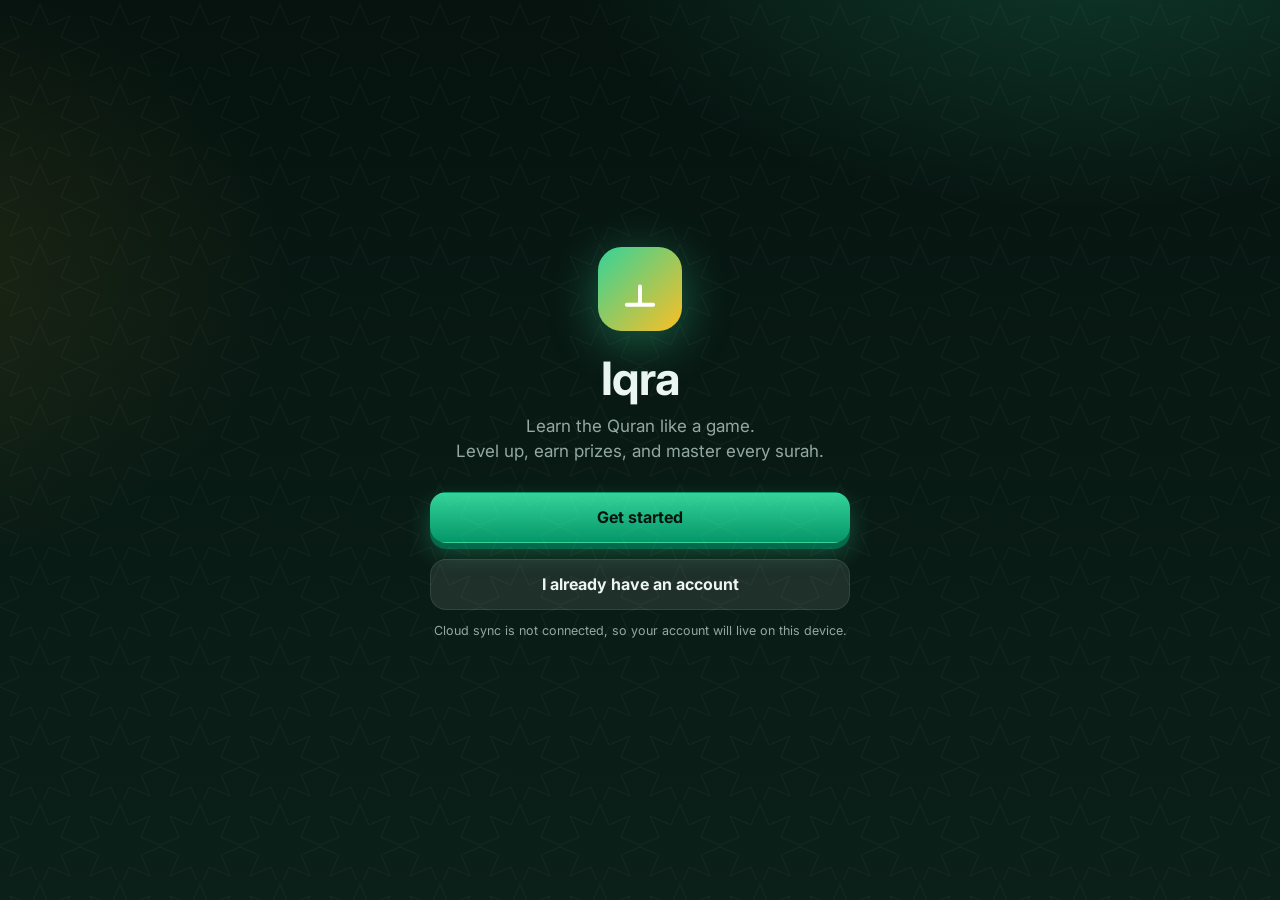
==== index.html @ e97f6e77 "Add Iqra: gamified Quran learning app Static site + Cloudflare Pages Function (KV accounts, Groq rec" ====
<!doctype html>
<html lang="en">
<head>
<meta charset="utf-8">
<meta name="viewport" content="width=device-width,initial-scale=1,viewport-fit=cover">
<meta name="theme-color" content="#06130f">
<meta name="apple-mobile-web-app-capable" content="yes">
<meta name="apple-mobile-web-app-status-bar-style" content="black-translucent">
<meta name="description" content="Iqra — learn the Quran like a game. Levels, prizes, arcade breaks and an AI recitation coach.">
<title>Iqra — Learn the Quran</title>
<link rel="manifest" href="manifest.webmanifest">
<link rel="icon" href="icon.svg" type="image/svg+xml">
<link rel="apple-touch-icon" href="icon.svg">
<link rel="preconnect" href="https://fonts.googleapis.com">
<link rel="preconnect" href="https://fonts.gstatic.com" crossorigin>
<link href="https://fonts.googleapis.com/css2?family=Amiri+Quran&family=Inter:wght@400;500;600;700;800&display=swap" rel="stylesheet">
<link rel="stylesheet" href="css/style.css">
</head>
<body>
<div id="app"></div>
<noscript><p style="padding:24px;color:#fff">Iqra needs JavaScript to run.</p></noscript>
<script type="module" src="js/app.js"></script>
</body>
</html>
---- css/style.css ----
:root{--ac:#34d399;--ac2:#059669;--gold:#fbbf24;--bg:#06130f;--bg2:#0b2019;--card:rgba(255,255,255,.055);--bd:rgba(255,255,255,.09);--tx:#ecf5f1;--mut:#93a8a0;--bad:#f87171;--warn:#fb923c;--info:#60a5fa;--fs:30px;--r:20px}
:root[data-theme=midnight]{--ac:#60a5fa;--ac2:#2563eb;--bg:#060a18;--bg2:#0c1530}
:root[data-theme=rose]{--ac:#f472b6;--ac2:#db2777;--bg:#14070f;--bg2:#2a0f1f}
:root[data-theme=sand]{--ac:#fbbf24;--ac2:#d97706;--gold:#34d399;--bg:#140f06;--bg2:#2a1f0c}
:root[data-theme=violet]{--ac:#a78bfa;--ac2:#7c3aed;--bg:#0c0714;--bg2:#1a1030}
.sw[data-theme=emerald]{--a:#34d399;--b:#06130f}.sw[data-theme=midnight]{--a:#60a5fa;--b:#060a18}.sw[data-theme=rose]{--a:#f472b6;--b:#14070f}.sw[data-theme=sand]{--a:#fbbf24;--b:#140f06}.sw[data-theme=violet]{--a:#a78bfa;--b:#0c0714}
*{box-sizing:border-box;-webkit-tap-highlight-color:transparent}
html{background:var(--bg)}
body{margin:0;font-family:Inter,system-ui,-apple-system,'Segoe UI',Roboto,sans-serif;color:var(--tx);background:radial-gradient(900px 500px at 85% -10%,color-mix(in srgb,var(--ac) 22%,transparent),transparent 60%),radial-gradient(700px 500px at -10% 30%,color-mix(in srgb,var(--gold) 10%,transparent),transparent 60%),linear-gradient(180deg,var(--bg),var(--bg2));background-attachment:fixed;min-height:100vh;line-height:1.45;-webkit-font-smoothing:antialiased}
body::before{content:"";position:fixed;inset:0;pointer-events:none;opacity:.05;background-image:url("data:image/svg+xml,%3Csvg xmlns='http://www.w3.org/2000/svg' width='80' height='80'%3E%3Cpath d='M40 4l9 21 21-9-9 21 21 9-21 9 9 21-21-9-9 21-9-21-21 9 9-21-21-9 21-9-9-21 21 9z' fill='none' stroke='white' stroke-width='1'/%3E%3C/svg%3E")}
body.noscroll{overflow:hidden}
h1,h2,h3{margin:0;line-height:1.2}h1{font-size:22px}h2{font-size:24px;margin-bottom:6px}h3{font-size:17px}
a{color:inherit;text-decoration:none}button{font:inherit;color:inherit;cursor:pointer;border:0;background:none}
.ar{font-family:'Amiri Quran','Scheherazade New','Noto Naskh Arabic',serif;direction:rtl;line-height:2.1;font-size:var(--fs)}
.muted{color:var(--mut)}.small{font-size:12.5px}.center{text-align:center}.grow{flex:1;min-width:0}.ok-t{color:var(--ac)}
.row-between{display:flex;align-items:center;justify-content:space-between;gap:12px}.row-gap{display:flex;gap:10px;flex-wrap:wrap}.col-gap{display:flex;flex-direction:column;gap:10px}
.view{max-width:720px;margin:0 auto;padding:max(18px,env(safe-area-inset-top)) 16px 130px}
.top{display:flex;align-items:center;justify-content:space-between;gap:10px;margin:6px 0 16px}.who{display:flex;align-items:center;gap:12px;min-width:0}.who h1{font-size:18px}
.avatar{width:46px;height:46px;border-radius:16px;display:grid;place-items:center;font-size:24px;background:linear-gradient(145deg,color-mix(in srgb,var(--ac) 35%,transparent),var(--card));border:1px solid var(--bd);flex:none}
.chips{display:flex;gap:6px}.chip{padding:6px 11px;border-radius:999px;background:var(--card);border:1px solid var(--bd);font-size:13px;font-weight:600;white-space:nowrap}.chip.gold{color:var(--gold)}
.card{background:var(--card);border:1px solid var(--bd);border-radius:var(--r);padding:16px;margin-bottom:14px;backdrop-filter:blur(8px);-webkit-backdrop-filter:blur(8px)}
.card.hero{display:flex;align-items:center;justify-content:space-between;gap:14px;background:linear-gradient(135deg,color-mix(in srgb,var(--ac) 22%,transparent),var(--card))}.hero-l{flex:1}
.eyebrow{display:block;text-transform:uppercase;letter-spacing:.08em;font-size:11px;font-weight:700;color:var(--ac);margin-bottom:6px}
.xpbar,.progress{height:10px;border-radius:99px;background:rgba(255,255,255,.08);overflow:hidden;margin:8px 0}.progress.thin{height:6px;margin:6px 0}
.xpbar i,.progress i{display:block;height:100%;border-radius:99px;background:linear-gradient(90deg,var(--ac2),var(--ac));transition:width .6s}
.continue h3{font-size:20px}.continue .progress{margin:14px 0}.sname{font-size:26px;line-height:1.6;color:var(--gold)}
.btn{display:inline-flex;align-items:center;justify-content:center;gap:8px;padding:13px 18px;border-radius:16px;font-weight:700;background:rgba(255,255,255,.09);border:1px solid var(--bd);transition:transform .12s,filter .15s;text-align:center}
.btn:active{transform:scale(.97)}.btn:disabled{opacity:.5;cursor:default}.btn.small{padding:8px 13px;font-size:13px;border-radius:12px}
.btn.primary{background:linear-gradient(180deg,var(--ac),var(--ac2));color:#04130d;border-color:transparent;box-shadow:0 6px 0 color-mix(in srgb,var(--ac2) 70%,black),0 10px 24px color-mix(in srgb,var(--ac) 30%,transparent);margin-bottom:6px}
.btn.primary:active{transform:translateY(4px);box-shadow:0 2px 0 color-mix(in srgb,var(--ac2) 70%,black)}
.btn.gold{background:linear-gradient(180deg,#fde68a,var(--gold));color:#2a1d00;border-color:transparent;box-shadow:0 6px 0 #b45309}.btn.gold:active{transform:translateY(4px);box-shadow:0 2px 0 #b45309}
.btn.ghost{background:none;border-color:transparent;color:var(--mut)}.btn.danger{background:linear-gradient(180deg,#fb7185,#e11d48);color:#fff;border-color:transparent}.btn.danger-o{border-color:var(--bad);color:var(--bad)}
.btn.big-mic{width:100%;padding:16px;font-size:16px}
.tiles{display:grid;grid-template-columns:repeat(3,1fr);gap:10px;margin-bottom:14px}.tile{background:var(--card);border:1px solid var(--bd);border-radius:18px;padding:14px 8px;display:flex;flex-direction:column;align-items:center;gap:3px;text-align:center}.tile span{font-size:26px}.tile b{font-size:13px}.tile small{color:var(--mut);font-size:11px}
.tip{display:flex;gap:12px;align-items:center}.tip span{font-size:28px}.tip small{display:block}
.quest{display:flex;align-items:center;gap:10px;padding:9px 0;border-top:1px solid var(--bd)}.quest:first-of-type{border-top:0}.quest.done b{color:var(--ac)}
.daily-ar{font-size:calc(var(--fs) + 2px);text-align:center;margin:8px 0}.en{color:#cfe0d9;margin:6px 0}.tl{color:var(--gold);font-style:italic;margin:6px 0;font-size:14px}
.skeleton{height:80px;border-radius:14px;background:linear-gradient(90deg,var(--card),rgba(255,255,255,.1),var(--card));background-size:200% 100%;animation:sk 1.2s infinite}@keyframes sk{to{background-position:-200% 0}}
/* inputs */
label{display:block;margin:12px 0 4px;font-size:13px;font-weight:600;color:var(--mut)}
input,select{width:100%;padding:13px 14px;margin-top:6px;border-radius:14px;border:1px solid var(--bd);background:rgba(0,0,0,.28);color:var(--tx);font:inherit;outline:none}
input:focus,select:focus{border-color:var(--ac);box-shadow:0 0 0 3px color-mix(in srgb,var(--ac) 25%,transparent)}input[type=range]{padding:0;accent-color:var(--ac)}input[type=checkbox]{width:22px;height:22px;margin:0;accent-color:var(--ac)}
select option{background:#10201b}.search{margin:0 0 12px;border-radius:16px}.err{color:var(--bad);min-height:20px;font-size:13px;margin:8px 0}hr{border:0;border-top:1px solid var(--bd);margin:16px 0}
.switch-row{display:flex;align-items:center;justify-content:space-between;gap:12px;padding:10px 0;color:var(--tx)}.switch-row span{display:flex;flex-direction:column;font-size:15px}
.chips-row{display:flex;gap:8px;flex-wrap:wrap;margin:8px 0 12px}.chips-row.scroll{flex-wrap:nowrap;overflow-x:auto;padding-bottom:4px;scrollbar-width:none}.chips-row.tight{margin:0}
.pick{padding:10px 16px;border-radius:999px;background:var(--card);border:1px solid var(--bd);font-weight:600;white-space:nowrap}.pick.sm{padding:6px 12px;font-size:12px}.pick.on{background:color-mix(in srgb,var(--ac) 25%,transparent);border-color:var(--ac);color:var(--ac)}
/* auth */
.auth{min-height:100vh;display:grid;place-items:center;padding:24px 16px}.auth-card{width:100%;max-width:420px}.logo{width:84px;margin:0 auto 14px}.logo svg{width:100%;filter:drop-shadow(0 10px 24px color-mix(in srgb,var(--ac) 40%,transparent))}
.hero-t{font-size:46px;text-align:center;letter-spacing:-.02em}.lead{text-align:center;color:var(--mut);font-size:17px;margin:8px 0 28px}.dots{display:flex;gap:6px;justify-content:center;margin-bottom:18px}.dots i{width:28px;height:5px;border-radius:9px;background:var(--bd)}.dots i.on{background:var(--ac)}
.auth-card h2{margin-bottom:12px}.auth-card .btn{width:100%}
/* quran list */
.slist{display:flex;flex-direction:column;gap:8px}.srow{display:flex;align-items:center;gap:12px;padding:12px;border-radius:18px;background:var(--card);border:1px solid var(--bd)}
.snum{width:44px;height:44px;display:grid;place-items:center;flex:none;position:relative}.snum::before{content:"";position:absolute;inset:0;background:color-mix(in srgb,var(--ac) 22%,transparent);transform:rotate(45deg) scale(.72);border-radius:10px}.snum::after{content:"";position:absolute;inset:0;background:color-mix(in srgb,var(--ac) 22%,transparent);border-radius:10px;transform:scale(.72)}.snum b{position:relative;z-index:1;font-size:14px}
.sinfo{flex:1;min-width:0}.sinfo small{color:var(--mut);display:block;font-size:12px}.sright{text-align:right;display:flex;flex-direction:column;align-items:flex-end}.sright .sname{font-size:22px;line-height:1.5}.stat{font-style:normal}.lockt{color:var(--mut);font-size:11px}
.srow.locked{opacity:.55}.srow.mastered{border-color:color-mix(in srgb,var(--gold) 55%,transparent)}.srow.learned{border-color:color-mix(in srgb,var(--ac) 45%,transparent)}
.back{display:inline-block;color:var(--ac);font-weight:600;margin-bottom:10px}
.surah-head{text-align:center}.big-name{font-size:44px;color:var(--gold);line-height:1.6}.surah-head .btn{width:100%}.surah-head.mastered{border-color:var(--gold)}
.bismillah{text-align:center;font-size:calc(var(--fs) + 4px);margin:14px 0}
.ayah{padding:14px 16px;border-radius:18px;margin-bottom:10px;background:var(--card);border:1px solid var(--bd);transition:background .3s,border-color .3s}.ayah.learned{border-color:color-mix(in srgb,var(--ac) 35%,transparent)}.ayah.playing{background:color-mix(in srgb,var(--ac) 18%,transparent);border-color:var(--ac)}
.ayah .ar{margin:6px 0}.ayah-top{display:flex;align-items:center;gap:8px}.num{width:28px;height:28px;border-radius:9px;display:grid;place-items:center;background:color-mix(in srgb,var(--ac) 25%,transparent);font-size:12px;font-weight:700}.chk{color:var(--ac);margin-left:auto}
.icon-btn{width:40px;height:40px;border-radius:14px;display:inline-grid;place-items:center;background:var(--card);border:1px solid var(--bd);font-size:16px}.icon-btn.sm{width:30px;height:30px;font-size:12px;border-radius:10px}.icon-btn.fav{color:#f472b6}
/* progress */
.stats4{display:grid;grid-template-columns:repeat(2,1fr);gap:10px}.stats3{display:grid;grid-template-columns:repeat(3,1fr);gap:10px}.stat{text-align:center;margin:0;padding:14px 8px}.stat b{display:block;font-size:24px}.stat small{color:var(--mut)}
.stats4+.card,.stats3+.card{margin-top:14px}.stats3{margin-bottom:14px}.stats4{margin-bottom:0}
.chart{width:100%;height:auto;margin-top:8px}.chart text{fill:var(--mut);font-size:11px}.chart .val{fill:var(--tx);font-weight:700}.cbar{fill:color-mix(in srgb,var(--ac) 45%,transparent)}.cbar.today{fill:var(--ac)}
.ring{position:relative;display:grid;place-items:center;margin:0 auto}.ring svg{width:100%;height:100%}.rb{fill:none;stroke:rgba(255,255,255,.09);stroke-width:8}.rf{fill:none;stroke:var(--ac);stroke-width:8;stroke-linecap:round;transition:stroke-dashoffset .6s}.rl{position:absolute;text-align:center;display:flex;flex-direction:column}.rl b{font-size:17px}.rl small{font-size:10px;color:var(--mut)}
.rings{display:flex;justify-content:space-around;flex-wrap:wrap;gap:8px}
.grid114{display:grid;grid-template-columns:repeat(auto-fill,minmax(38px,1fr));gap:6px}.cell{aspect-ratio:1;border-radius:10px;display:grid;place-items:center;font-size:12px;font-weight:700;background:rgba(255,255,255,.06);color:var(--mut)}
.cell.learning,.c.learning{background:color-mix(in srgb,var(--info) 40%,transparent);color:#fff}.cell.learned,.c.learned{background:color-mix(in srgb,var(--ac) 55%,transparent);color:#04130d}.cell.mastered,.c.mastered{background:linear-gradient(135deg,#fde68a,var(--gold));color:#2a1d00}
.legend{display:flex;gap:12px;flex-wrap:wrap;font-size:12px;color:var(--mut);margin:6px 0 10px;align-items:center}.legend .c{display:inline-block;width:10px;height:10px;border-radius:3px;background:rgba(255,255,255,.12);margin-right:4px}
.mrow{display:flex;align-items:center;gap:12px;padding:10px 0;border-top:1px solid var(--bd)}.badges{display:grid;grid-template-columns:repeat(auto-fill,minmax(100px,1fr));gap:10px}.badge{text-align:center;padding:12px 6px;border-radius:16px;background:rgba(255,255,255,.04);opacity:.5;display:flex;flex-direction:column;gap:2px}.badge span{font-size:28px}.badge b{font-size:12px}.badge small{font-size:10px;color:var(--mut)}.badge.got{opacity:1;background:color-mix(in srgb,var(--gold) 14%,transparent);border:1px solid color-mix(in srgb,var(--gold) 35%,transparent)}
/* more */
.list{padding:4px 14px}.lrow{display:flex;align-items:center;gap:12px;padding:13px 0;border-top:1px solid var(--bd)}.lrow:first-child{border-top:0}.lrow.cur{color:var(--ac);font-weight:700}.lrow small{display:block}.ico{width:38px;height:38px;border-radius:12px;background:var(--card);display:grid;place-items:center;font-size:20px;flex:none}.lrow i{color:var(--mut);font-style:normal;font-size:22px}
.form .btn{width:100%;margin-top:12px}.preview{text-align:center;margin-top:10px}.sec{margin:18px 0 8px;color:var(--ac);font-size:14px;text-transform:uppercase;letter-spacing:.06em}
.advice{display:flex;gap:14px;align-items:flex-start;padding:14px}.advice span{font-size:26px}.advice p{margin:3px 0 0}.hadith p{margin:0 0 8px}.hadith-today{background:linear-gradient(135deg,color-mix(in srgb,var(--gold) 18%,transparent),var(--card))}.quote{font-size:18px;font-weight:600;margin:6px 0 10px}
.shopgrid{display:grid;grid-template-columns:repeat(3,1fr);gap:10px}.shopi{background:var(--card);border:1px solid var(--bd);border-radius:18px;padding:14px 6px;display:flex;flex-direction:column;align-items:center;gap:8px;text-align:center}.shopi.eq{border-color:var(--ac)}.prev{font-size:34px;height:44px;display:grid;place-items:center}.sw{display:block;width:44px;height:44px;border-radius:50%;background:linear-gradient(135deg,var(--a),var(--b))}
.cal-h,.cal{display:grid;grid-template-columns:repeat(7,1fr);gap:6px}.cal-h{margin-top:12px;text-align:center;color:var(--mut);font-size:12px}.day{aspect-ratio:1;border-radius:12px;background:rgba(255,255,255,.05);font-weight:600;position:relative}.day.today{border:1px solid var(--ac)}.day.f{background:color-mix(in srgb,var(--ac) 35%,transparent)}.day i{position:absolute;bottom:5px;left:50%;width:5px;height:5px;margin-left:-2.5px;border-radius:50%;background:var(--gold)}
.countdown{font-size:42px;font-weight:800;font-variant-numeric:tabular-nums;color:var(--ac);margin:6px 0 14px}
.dhikr{text-align:center}.dhikr .ar{margin:10px 0}.dbtn{display:block;margin:12px auto;border-radius:50%;box-shadow:0 0 60px color-mix(in srgb,var(--ac) 25%,transparent);transition:transform .08s}.dbtn:active{transform:scale(.96)}.dbtn .rl b{font-size:56px}
.alpha{display:grid;grid-template-columns:repeat(4,1fr);gap:10px;margin:14px 0}.letter{background:var(--card);border:1px solid var(--bd);border-radius:16px;padding:8px 2px;display:flex;flex-direction:column;align-items:center}.letter .ar{font-size:36px;line-height:1.5}.letter small{color:var(--mut);font-size:11px}
.giant{font-size:110px;line-height:1.4;color:var(--gold)}.forms{display:flex;justify-content:space-around;margin:14px 0}.forms div{text-align:center;display:flex;flex-direction:column}.forms .ar{font-size:40px;line-height:1.5}.forms small{color:var(--mut);font-size:11px}
/* glass nav */
.nav{position:fixed;left:50%;bottom:calc(14px + env(safe-area-inset-bottom));transform:translateX(-50%);width:min(92vw,400px);height:68px;padding:6px;display:grid;grid-template-columns:repeat(4,1fr);border-radius:999px;z-index:50;
background:linear-gradient(180deg,rgba(255,255,255,.17),rgba(255,255,255,.05));-webkit-backdrop-filter:blur(22px) saturate(200%) brightness(1.08);backdrop-filter:blur(22px) saturate(200%) brightness(1.08);border:1px solid rgba(255,255,255,.22);
box-shadow:0 14px 40px rgba(0,0,0,.5),inset 0 1px 0 rgba(255,255,255,.5),inset 0 -1px 0 rgba(255,255,255,.1),inset 0 0 22px rgba(255,255,255,.07)}
.nav .pill{position:absolute;top:6px;bottom:6px;left:6px;width:calc((100% - 12px)/4);border-radius:999px;background:linear-gradient(180deg,rgba(255,255,255,.3),rgba(255,255,255,.08));box-shadow:inset 0 1px 0 rgba(255,255,255,.55),inset 0 -6px 14px color-mix(in srgb,var(--ac) 25%,transparent),0 4px 14px rgba(0,0,0,.28);transition:transform .5s cubic-bezier(.34,1.5,.64,1)}
.nav a{position:relative;z-index:1;display:flex;flex-direction:column;align-items:center;justify-content:center;gap:2px;font-size:11px;font-weight:600;color:rgba(255,255,255,.65);transition:color .2s}.nav a svg{width:23px;height:23px}.nav a.on{color:#fff}
body.authing .nav{display:none}
/* sheet, toast, confetti */
.sheet-wrap{position:fixed;inset:0;z-index:300;background:rgba(0,0,0,.5);display:flex;align-items:flex-end;justify-content:center;opacity:0;transition:opacity .2s}.sheet-wrap.in{opacity:1}
.sheet{width:100%;max-width:560px;max-height:85vh;overflow:auto;background:linear-gradient(180deg,#15251f,#0d1a15);border:1px solid var(--bd);border-radius:26px 26px 0 0;padding:12px 20px calc(24px + env(safe-area-inset-bottom));transform:translateY(30px);transition:transform .25s}.sheet-wrap.in .sheet{transform:none}.sheet .btn{width:100%;margin-top:12px}.grab{width:44px;height:5px;border-radius:9px;background:var(--bd);margin:0 auto 14px}
#toasts{position:fixed;top:max(14px,env(safe-area-inset-top));left:50%;transform:translateX(-50%);z-index:500;display:flex;flex-direction:column;gap:8px;align-items:center;pointer-events:none}.toast{display:flex;gap:8px;align-items:center;padding:11px 16px;border-radius:999px;background:rgba(20,35,29,.92);border:1px solid var(--bd);backdrop-filter:blur(12px);box-shadow:0 8px 30px rgba(0,0,0,.4);animation:tin .3s}.toast.out{opacity:0;transform:translateY(-8px);transition:.4s}@keyframes tin{from{opacity:0;transform:translateY(-14px)}}
.confetti{position:fixed;inset:0;pointer-events:none;z-index:600;overflow:hidden}.confetti i{position:absolute;top:-12px;width:9px;height:14px;border-radius:2px;animation:fall 2.4s ease-in forwards}@keyframes fall{to{transform:translate(var(--dx),105vh) rotate(var(--r));opacity:.9}}
/* game overlay */
.game{position:fixed;inset:0;z-index:200;display:flex;flex-direction:column;background:linear-gradient(180deg,var(--bg),var(--bg2));overflow:hidden}.game.arcade{z-index:250}.game.recite{z-index:220}
.game-top{display:flex;align-items:center;gap:12px;padding:max(14px,env(safe-area-inset-top)) 16px 10px;max-width:640px;width:100%;margin:0 auto}.game-top b{font-size:17px}
.bar{flex:1;height:14px;border-radius:99px;background:rgba(255,255,255,.1);overflow:hidden}.bar i{display:block;height:100%;width:0;background:linear-gradient(90deg,var(--ac2),var(--ac));border-radius:99px;transition:width .4s;box-shadow:inset 0 3px 0 rgba(255,255,255,.3)}
.combo{font-weight:800;color:var(--mut);min-width:54px;text-align:right}.combo.hot{color:var(--gold);animation:pulse .6s infinite alternate}@keyframes pulse{to{transform:scale(1.15)}}
.game-body{flex:1;overflow:auto;padding:10px 18px 24px;max-width:640px;width:100%;margin:0 auto}.game-foot{padding:12px 18px calc(18px + env(safe-area-inset-bottom));max-width:640px;width:100%;margin:0 auto;border-top:1px solid var(--bd)}.game-foot:empty{border:0;padding:0}.game-foot .btn{width:100%}
.step-tag{font-size:12px;text-transform:uppercase;letter-spacing:.07em;color:var(--ac);font-weight:700;margin-bottom:8px}.q{font-size:20px;font-weight:700;margin:6px 0}.big{font-size:calc(var(--fs) + 6px);text-align:center;margin:14px 0}
.listen{margin:6px 0 10px;padding:9px 16px;border-radius:99px;background:color-mix(in srgb,var(--info) 22%,transparent);border:1px solid color-mix(in srgb,var(--info) 50%,transparent);font-weight:700}
.slots{min-height:86px;display:flex;flex-wrap:wrap;gap:8px;padding:12px;margin:12px 0;border-radius:18px;border:2px dashed var(--bd);align-content:flex-start;justify-content:flex-start}.slots.good{border-color:var(--ac);background:color-mix(in srgb,var(--ac) 12%,transparent)}.slots.badx{border-color:var(--bad);animation:shake .4s}.ph{color:var(--mut);font-size:14px;align-self:center;margin:auto}
.bank{display:flex;flex-wrap:wrap;gap:8px;justify-content:center}.chip.ar{font-size:26px;line-height:1.7;padding:2px 14px;border-radius:14px;background:rgba(255,255,255,.08);border:1px solid var(--bd);box-shadow:0 3px 0 rgba(0,0,0,.35)}.chip.ghost{background:rgba(255,255,255,.03);border:1px dashed var(--bd);box-shadow:none;color:transparent;min-width:60px;height:56px;border-radius:14px}
.opts{display:grid;grid-template-columns:1fr 1fr;gap:10px;margin-top:14px}.opts.col{grid-template-columns:1fr}
.opt{padding:14px;border-radius:16px;background:rgba(255,255,255,.07);border:2px solid var(--bd);box-shadow:0 3px 0 rgba(0,0,0,.3);font-weight:600;text-align:center;line-height:1.4}.opt.ar{font-size:26px;line-height:1.8}.opts.col .opt:not(.ar){text-align:left;font-weight:500}
.opt.right{border-color:var(--ac);background:color-mix(in srgb,var(--ac) 20%,transparent)}.opt.wrong{border-color:var(--bad);background:color-mix(in srgb,var(--bad) 20%,transparent);animation:shake .4s}.opt.locked{pointer-events:none}
.opt.seq{display:flex;align-items:center;gap:10px;justify-content:center;position:relative}.opt.seq .ar{font-size:22px;line-height:1.8}.opt.seq i{position:absolute;left:10px;width:26px;height:26px;border-radius:50%;background:var(--ac);color:#04130d;display:grid;place-items:center;font-style:normal;font-weight:800;font-size:13px}.opt.seq.sel{border-color:var(--ac)}
.blank{display:inline-block;min-width:70px;border-bottom:3px solid var(--gold);color:var(--gold);text-align:center}@keyframes shake{25%{transform:translateX(-6px)}75%{transform:translateX(6px)}}
.fb{padding:12px 14px;border-radius:14px;margin-bottom:12px;display:flex;flex-direction:column;gap:2px;animation:tin .25s}.fb.ok{background:color-mix(in srgb,var(--ac) 22%,transparent);color:var(--ac)}.fb.bad{background:color-mix(in srgb,var(--bad) 20%,transparent);color:var(--bad)}.fb span{color:var(--tx);font-size:14px}.fb .ar{font-size:20px;line-height:1.8}
.result{text-align:center;padding-top:10px}.result h2{margin:8px 0}.big-emoji{font-size:64px}.stars{font-size:56px;display:flex;justify-content:center;gap:6px}.stars i{font-style:normal;color:rgba(255,255,255,.15);transform:scale(.4);opacity:0}.stars i.on{color:var(--gold);animation:pop .5s forwards;text-shadow:0 0 24px rgba(251,191,36,.6)}@keyframes pop{60%{transform:scale(1.3)}to{transform:scale(1);opacity:1}}.stars i:not(.on){opacity:1;transform:none}
.stat-row{display:grid;grid-template-columns:repeat(4,1fr);gap:8px;margin:18px 0}.stat-row div{background:var(--card);border-radius:14px;padding:10px 2px;border:1px solid var(--bd)}.stat-row b{display:block;font-size:19px}.stat-row small{color:var(--mut);font-size:11px}
.banner{padding:12px 14px;border-radius:14px;background:color-mix(in srgb,var(--info) 18%,transparent);margin:10px 0;text-align:left}.banner.gold{background:color-mix(in srgb,var(--gold) 20%,transparent)}.banner.bad{background:color-mix(in srgb,var(--bad) 18%,transparent)}
.score{font-size:60px;font-weight:800;color:var(--gold)}.gcard{display:flex;align-items:center;gap:14px;width:100%;text-align:left;padding:16px;margin-top:12px;border-radius:20px;background:var(--card);border:1px solid var(--bd);box-shadow:0 4px 0 rgba(0,0,0,.3)}.gcard span{font-size:38px}.gcard small{display:block;color:var(--mut)}.gcard:active{transform:translateY(2px)}
.g-head{display:flex;justify-content:space-between;align-items:center;margin-bottom:10px;font-size:17px}.mem{display:grid;grid-template-columns:repeat(4,1fr);gap:8px;margin:10px 0}.mcard{aspect-ratio:3/4;position:relative;border-radius:14px;perspective:600px}.mcard .f,.mcard .b{position:absolute;inset:0;display:grid;place-items:center;border-radius:14px;backface-visibility:hidden;transition:transform .35s;font-weight:700}.mcard .f{background:linear-gradient(145deg,var(--ac2),var(--ac));color:#04130d;font-size:22px}.mcard .b{background:rgba(255,255,255,.12);transform:rotateY(180deg);font-size:15px}.mcard .b.ar{font-size:34px;line-height:1.4}.mcard.open .f,.mcard.done .f{transform:rotateY(180deg)}.mcard.open .b,.mcard.done .b{transform:none}.mcard.done .b{background:color-mix(in srgb,var(--ac) 30%,transparent)}
.target{text-align:center;font-size:18px;margin-bottom:8px}.target .ar{font-size:40px;color:var(--gold);line-height:1.4}.field{position:relative;height:min(58vh,440px);border-radius:20px;overflow:hidden;background:linear-gradient(180deg,rgba(96,165,250,.12),rgba(52,211,153,.12));border:1px solid var(--bd)}
.bub{position:absolute;bottom:-90px;width:74px;height:74px;border-radius:50%;font-size:34px;line-height:1;display:grid;place-items:center;background:radial-gradient(circle at 30% 25%,rgba(255,255,255,.55),hsla(var(--h),80%,60%,.35) 55%,hsla(var(--h),80%,50%,.55));border:1px solid rgba(255,255,255,.4);animation:rise linear forwards;color:#fff;padding:0}@keyframes rise{to{transform:translateY(-560px)}}.bub.pop{animation:none;transform:scale(1.5);opacity:0;transition:.25s}.bub.bad{background:rgba(248,113,113,.5)}
canvas#cv{width:100%;max-width:360px;display:block;margin:0 auto;border-radius:20px;border:1px solid var(--bd);touch-action:manipulation}
/* recitation */
.coach-note{padding:12px 14px;border-radius:14px;background:color-mix(in srgb,var(--info) 14%,transparent);margin:6px 0 10px;font-size:14px}
.rtext{padding:16px;border-radius:18px;background:var(--card);border:1px solid var(--bd);text-align:center;margin:12px 0;font-size:calc(var(--fs) + 2px);line-height:2.4}.rtext.hidden-text{filter:blur(14px);user-select:none}
.w{border-radius:8px;padding:0 2px;cursor:default}.w.wrong,.w.missing{background:color-mix(in srgb,var(--bad) 28%,transparent);border-bottom:3px solid var(--bad);cursor:pointer}.w.missing{border-bottom-style:dashed}.w.pron{background:color-mix(in srgb,var(--warn) 28%,transparent);border-bottom:3px solid var(--warn);cursor:pointer}.w.taj{border-bottom:3px dotted var(--info);cursor:pointer}
.legend .w{font-size:12px;padding:2px 8px}.aend{color:var(--gold);font-size:.75em}
.recbar{display:flex;align-items:center;justify-content:center;gap:10px;margin-bottom:12px;font-size:22px}.dot{width:14px;height:14px;border-radius:50%;background:var(--bad);animation:pulse .8s infinite alternate}
.score-ring{width:150px;height:150px;border-radius:50%;margin:10px auto;display:flex;flex-direction:column;align-items:center;justify-content:center;border:10px solid color-mix(in srgb,var(--warn) 60%,transparent);background:var(--card)}.score-ring.pass{border-color:var(--ac);box-shadow:0 0 50px color-mix(in srgb,var(--ac) 40%,transparent)}.score-ring b{font-size:38px}.score-ring small{color:var(--mut)}
.issues{display:flex;flex-direction:column;gap:8px}.issue{display:flex;gap:14px;align-items:center;text-align:left;padding:10px 14px;border-radius:14px;background:var(--card);border:1px solid var(--bd);border-left:4px solid var(--info)}.issue.wrong,.issue.missing{border-left-color:var(--bad)}.issue.pron{border-left-color:var(--warn)}.issue .ar{font-size:28px;line-height:1.6}.issue small{display:block;color:var(--mut)}
.spinner{width:56px;height:56px;border-radius:50%;border:5px solid var(--bd);border-top-color:var(--ac);margin:30px auto 16px;animation:spin 1s linear infinite}@keyframes spin{to{transform:rotate(360deg)}}
@media(min-width:700px){.view{padding-top:30px}.nav{width:420px}}
@media(prefers-reduced-motion:reduce){*{animation-duration:.01ms!important;transition-duration:.01ms!important}}
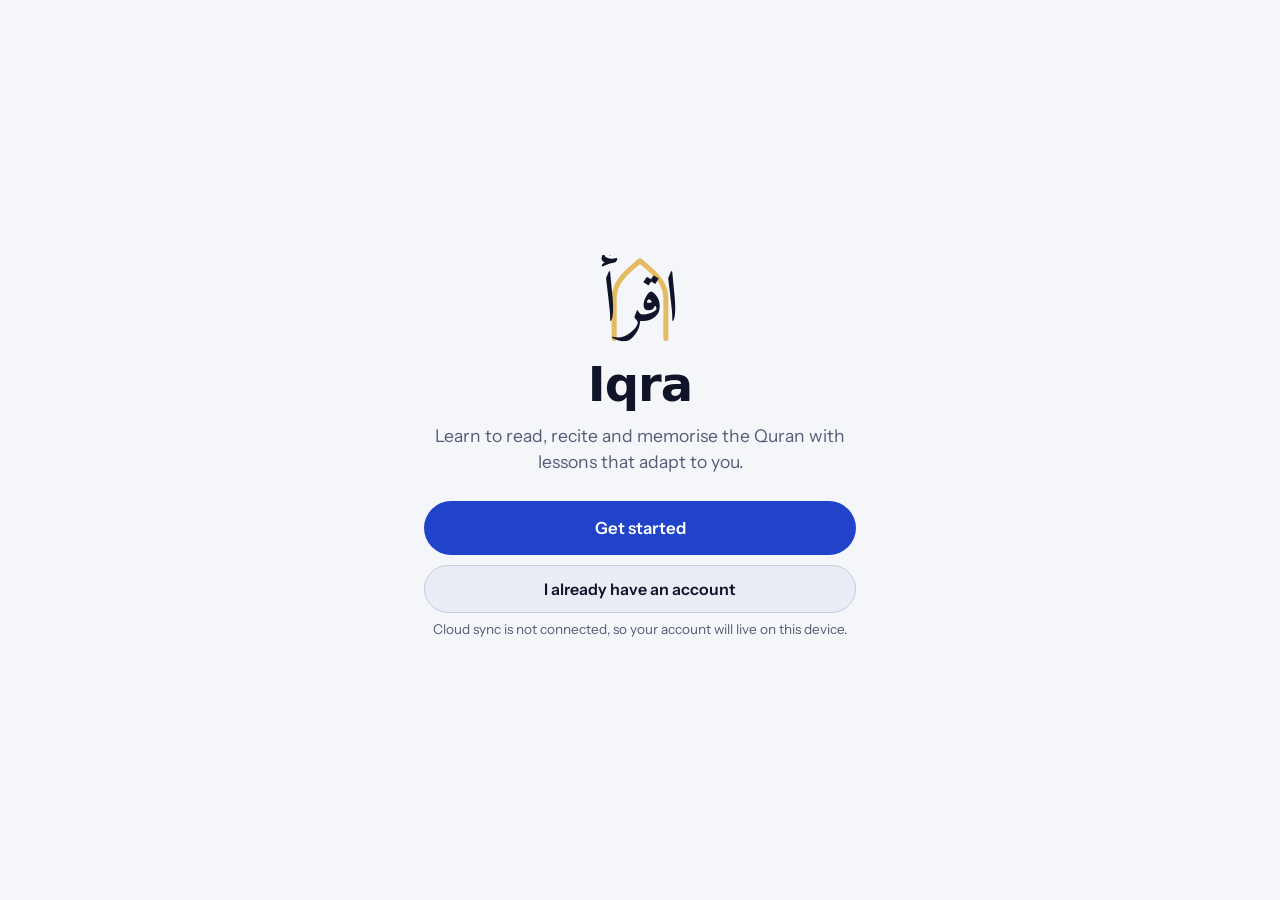
==== commit 9846ef9a: "Iqra v2: recitation grading, Nur chat, redesigned UI, mini player, glass nav, levels, resume lessons" ====
--- a/index.html
+++ b/index.html
@@ -2,18 +2,21 @@
 <html lang="en">
 <head>
 <meta charset="utf-8">
-<meta name="viewport" content="width=device-width,initial-scale=1,viewport-fit=cover">
-<meta name="theme-color" content="#06130f">
+<meta name="viewport" content="width=device-width,initial-scale=1,minimum-scale=1,maximum-scale=1,user-scalable=no,viewport-fit=cover">
+<meta name="theme-color" content="#0b0f24">
+<meta name="color-scheme" content="dark light">
 <meta name="apple-mobile-web-app-capable" content="yes">
+<meta name="mobile-web-app-capable" content="yes">
 <meta name="apple-mobile-web-app-status-bar-style" content="black-translucent">
-<meta name="description" content="Iqra — learn the Quran like a game. Levels, prizes, arcade breaks and an AI recitation coach.">
-<title>Iqra — Learn the Quran</title>
+<meta name="format-detection" content="telephone=no">
+<meta name="description" content="Iqra: learn to read, recite and memorise the Quran with adaptive lessons, graded recitation and an AI coach.">
+<title>Iqra | Learn the Quran</title>
 <link rel="manifest" href="manifest.webmanifest">
 <link rel="icon" href="icon.svg" type="image/svg+xml">
 <link rel="apple-touch-icon" href="icon.svg">
-<link rel="preconnect" href="https://fonts.googleapis.com">
-<link rel="preconnect" href="https://fonts.gstatic.com" crossorigin>
-<link href="https://fonts.googleapis.com/css2?family=Amiri+Quran&family=Inter:wght@400;500;600;700;800&display=swap" rel="stylesheet">
+<link rel="preload" href="fonts/instrument-sans.woff2" as="font" type="font/woff2" crossorigin>
+<link rel="preload" href="fonts/bricolage-grotesque.woff2" as="font" type="font/woff2" crossorigin>
+<link rel="preload" href="fonts/amiri-quran-arabic.woff2" as="font" type="font/woff2" crossorigin>
 <link rel="stylesheet" href="css/style.css">
 </head>
 <body>
--- a/css/style.css
+++ b/css/style.css
@@ -1,128 +1,372 @@
-:root{--ac:#34d399;--ac2:#059669;--gold:#fbbf24;--bg:#06130f;--bg2:#0b2019;--card:rgba(255,255,255,.055);--bd:rgba(255,255,255,.09);--tx:#ecf5f1;--mut:#93a8a0;--bad:#f87171;--warn:#fb923c;--info:#60a5fa;--fs:30px;--r:20px}
-:root[data-theme=midnight]{--ac:#60a5fa;--ac2:#2563eb;--bg:#060a18;--bg2:#0c1530}
-:root[data-theme=rose]{--ac:#f472b6;--ac2:#db2777;--bg:#14070f;--bg2:#2a0f1f}
-:root[data-theme=sand]{--ac:#fbbf24;--ac2:#d97706;--gold:#34d399;--bg:#140f06;--bg2:#2a1f0c}
-:root[data-theme=violet]{--ac:#a78bfa;--ac2:#7c3aed;--bg:#0c0714;--bg2:#1a1030}
-.sw[data-theme=emerald]{--a:#34d399;--b:#06130f}.sw[data-theme=midnight]{--a:#60a5fa;--b:#060a18}.sw[data-theme=rose]{--a:#f472b6;--b:#14070f}.sw[data-theme=sand]{--a:#fbbf24;--b:#140f06}.sw[data-theme=violet]{--a:#a78bfa;--b:#0c0714}
+/* Iqra: illuminated-manuscript palette driven by one hue (--h). Dark lapis by default. */
+@font-face{font-family:'Bricolage Grotesque';src:url(../fonts/bricolage-grotesque.woff2) format('woff2');font-weight:200 800;font-display:swap}
+@font-face{font-family:'Instrument Sans';src:url(../fonts/instrument-sans.woff2) format('woff2');font-weight:400 700;font-display:swap}
+@font-face{font-family:'Amiri Quran';src:url(../fonts/amiri-quran-arabic.woff2) format('woff2');font-weight:400;font-display:swap}
+
+:root{
+  --h:228;--fs:30px;
+  --r-card:26px;--r-md:18px;--r-sm:14px;
+  --bg:hsl(var(--h) 40% 7%);--card:hsl(var(--h) 32% 11%);--card2:hsl(var(--h) 30% 15%);--line:hsl(var(--h) 26% 20%);--line2:hsl(var(--h) 24% 27%);
+  --ink:hsl(var(--h) 25% 94%);--mute:hsl(var(--h) 14% 68%);--dim:hsl(var(--h) 12% 50%);
+  --ac:hsl(var(--h) 88% 70%);--ac-ink:hsl(var(--h) 50% 9%);--ac-soft:hsl(var(--h) 60% 62% / .16);
+  --gold:hsl(41 72% 64%);--gold-soft:hsl(41 70% 60% / .15);--gold-ink:hsl(41 60% 12%);
+  --good:hsl(152 52% 54%);--bad:hsl(350 74% 66%);--warn:hsl(38 85% 60%);
+  --glass:rgba(255,255,255,.07);--glass-line:rgba(255,255,255,.2);--glass-hi:rgba(255,255,255,.38);--shadow:0 10px 34px rgba(0,0,0,.35);
+  --star:url("data:image/svg+xml,%3Csvg xmlns='http://www.w3.org/2000/svg' width='56' height='56' viewBox='0 0 56 56'%3E%3Cg fill='none' stroke='%23fff' stroke-opacity='.055' stroke-width='1'%3E%3Crect x='12' y='12' width='32' height='32'/%3E%3Crect x='12' y='12' width='32' height='32' transform='rotate(45 28 28)'/%3E%3C/g%3E%3C/svg%3E");
+  color-scheme:dark;
+}
+@media (prefers-color-scheme:light){:root:not([data-mode=dark]){--bg:hsl(var(--h) 40% 97%);--card:#fff;--card2:hsl(var(--h) 38% 94%);--line:hsl(var(--h) 28% 90%);--line2:hsl(var(--h) 24% 82%);
+  --ink:hsl(var(--h) 45% 11%);--mute:hsl(var(--h) 16% 40%);--dim:hsl(var(--h) 12% 58%);
+  --ac:hsl(var(--h) 72% 46%);--ac-ink:#fff;--ac-soft:hsl(var(--h) 70% 50% / .1);
+  --gold:hsl(38 80% 38%);--gold-soft:hsl(41 80% 50% / .13);--gold-ink:#fff;
+  --good:hsl(152 62% 30%);--bad:hsl(350 68% 44%);--warn:hsl(32 90% 38%);
+  --glass:rgba(255,255,255,.38);--glass-line:rgba(255,255,255,.7);--glass-hi:rgba(255,255,255,.9);--shadow:0 10px 30px hsl(var(--h) 40% 20% / .14);
+  --star:url("data:image/svg+xml,%3Csvg xmlns='http://www.w3.org/2000/svg' width='56' height='56' viewBox='0 0 56 56'%3E%3Cg fill='none' stroke='%23000' stroke-opacity='.05' stroke-width='1'%3E%3Crect x='12' y='12' width='32' height='32'/%3E%3Crect x='12' y='12' width='32' height='32' transform='rotate(45 28 28)'/%3E%3C/g%3E%3C/svg%3E");color-scheme:light;}}
+:root[data-mode=dark]{color-scheme:dark}
+:root[data-mode=light]{--bg:hsl(var(--h) 40% 97%);--card:#fff;--card2:hsl(var(--h) 38% 94%);--line:hsl(var(--h) 28% 90%);--line2:hsl(var(--h) 24% 82%);
+  --ink:hsl(var(--h) 45% 11%);--mute:hsl(var(--h) 16% 40%);--dim:hsl(var(--h) 12% 58%);
+  --ac:hsl(var(--h) 72% 46%);--ac-ink:#fff;--ac-soft:hsl(var(--h) 70% 50% / .1);
+  --gold:hsl(38 80% 38%);--gold-soft:hsl(41 80% 50% / .13);--gold-ink:#fff;
+  --good:hsl(152 62% 30%);--bad:hsl(350 68% 44%);--warn:hsl(32 90% 38%);
+  --glass:rgba(255,255,255,.38);--glass-line:rgba(255,255,255,.7);--glass-hi:rgba(255,255,255,.9);--shadow:0 10px 30px hsl(var(--h) 40% 20% / .14);
+  --star:url("data:image/svg+xml,%3Csvg xmlns='http://www.w3.org/2000/svg' width='56' height='56' viewBox='0 0 56 56'%3E%3Cg fill='none' stroke='%23000' stroke-opacity='.05' stroke-width='1'%3E%3Crect x='12' y='12' width='32' height='32'/%3E%3Crect x='12' y='12' width='32' height='32' transform='rotate(45 28 28)'/%3E%3C/g%3E%3C/svg%3E");color-scheme:light;}
+
 *{box-sizing:border-box;-webkit-tap-highlight-color:transparent}
-html{background:var(--bg)}
-body{margin:0;font-family:Inter,system-ui,-apple-system,'Segoe UI',Roboto,sans-serif;color:var(--tx);background:radial-gradient(900px 500px at 85% -10%,color-mix(in srgb,var(--ac) 22%,transparent),transparent 60%),radial-gradient(700px 500px at -10% 30%,color-mix(in srgb,var(--gold) 10%,transparent),transparent 60%),linear-gradient(180deg,var(--bg),var(--bg2));background-attachment:fixed;min-height:100vh;line-height:1.45;-webkit-font-smoothing:antialiased}
-body::before{content:"";position:fixed;inset:0;pointer-events:none;opacity:.05;background-image:url("data:image/svg+xml,%3Csvg xmlns='http://www.w3.org/2000/svg' width='80' height='80'%3E%3Cpath d='M40 4l9 21 21-9-9 21 21 9-21 9 9 21-21-9-9 21-9-21-21 9 9-21-21-9 21-9-9-21 21 9z' fill='none' stroke='white' stroke-width='1'/%3E%3C/svg%3E")}
+html{touch-action:manipulation;-webkit-text-size-adjust:100%;overscroll-behavior:none;background:var(--bg)}
+body{margin:0;background:var(--bg);color:var(--ink);font:400 16px/1.5 'Instrument Sans',system-ui,-apple-system,sans-serif;-webkit-font-smoothing:antialiased;overscroll-behavior:none;-webkit-user-select:none;user-select:none;-webkit-touch-callout:none;min-height:100dvh}
+input,textarea,select,.msg .bub{-webkit-user-select:text;user-select:text}
 body.noscroll{overflow:hidden}
-h1,h2,h3{margin:0;line-height:1.2}h1{font-size:22px}h2{font-size:24px;margin-bottom:6px}h3{font-size:17px}
-a{color:inherit;text-decoration:none}button{font:inherit;color:inherit;cursor:pointer;border:0;background:none}
-.ar{font-family:'Amiri Quran','Scheherazade New','Noto Naskh Arabic',serif;direction:rtl;line-height:2.1;font-size:var(--fs)}
-.muted{color:var(--mut)}.small{font-size:12.5px}.center{text-align:center}.grow{flex:1;min-width:0}.ok-t{color:var(--ac)}
-.row-between{display:flex;align-items:center;justify-content:space-between;gap:12px}.row-gap{display:flex;gap:10px;flex-wrap:wrap}.col-gap{display:flex;flex-direction:column;gap:10px}
-.view{max-width:720px;margin:0 auto;padding:max(18px,env(safe-area-inset-top)) 16px 130px}
-.top{display:flex;align-items:center;justify-content:space-between;gap:10px;margin:6px 0 16px}.who{display:flex;align-items:center;gap:12px;min-width:0}.who h1{font-size:18px}
-.avatar{width:46px;height:46px;border-radius:16px;display:grid;place-items:center;font-size:24px;background:linear-gradient(145deg,color-mix(in srgb,var(--ac) 35%,transparent),var(--card));border:1px solid var(--bd);flex:none}
-.chips{display:flex;gap:6px}.chip{padding:6px 11px;border-radius:999px;background:var(--card);border:1px solid var(--bd);font-size:13px;font-weight:600;white-space:nowrap}.chip.gold{color:var(--gold)}
-.card{background:var(--card);border:1px solid var(--bd);border-radius:var(--r);padding:16px;margin-bottom:14px;backdrop-filter:blur(8px);-webkit-backdrop-filter:blur(8px)}
-.card.hero{display:flex;align-items:center;justify-content:space-between;gap:14px;background:linear-gradient(135deg,color-mix(in srgb,var(--ac) 22%,transparent),var(--card))}.hero-l{flex:1}
-.eyebrow{display:block;text-transform:uppercase;letter-spacing:.08em;font-size:11px;font-weight:700;color:var(--ac);margin-bottom:6px}
-.xpbar,.progress{height:10px;border-radius:99px;background:rgba(255,255,255,.08);overflow:hidden;margin:8px 0}.progress.thin{height:6px;margin:6px 0}
-.xpbar i,.progress i{display:block;height:100%;border-radius:99px;background:linear-gradient(90deg,var(--ac2),var(--ac));transition:width .6s}
-.continue h3{font-size:20px}.continue .progress{margin:14px 0}.sname{font-size:26px;line-height:1.6;color:var(--gold)}
-.btn{display:inline-flex;align-items:center;justify-content:center;gap:8px;padding:13px 18px;border-radius:16px;font-weight:700;background:rgba(255,255,255,.09);border:1px solid var(--bd);transition:transform .12s,filter .15s;text-align:center}
-.btn:active{transform:scale(.97)}.btn:disabled{opacity:.5;cursor:default}.btn.small{padding:8px 13px;font-size:13px;border-radius:12px}
-.btn.primary{background:linear-gradient(180deg,var(--ac),var(--ac2));color:#04130d;border-color:transparent;box-shadow:0 6px 0 color-mix(in srgb,var(--ac2) 70%,black),0 10px 24px color-mix(in srgb,var(--ac) 30%,transparent);margin-bottom:6px}
-.btn.primary:active{transform:translateY(4px);box-shadow:0 2px 0 color-mix(in srgb,var(--ac2) 70%,black)}
-.btn.gold{background:linear-gradient(180deg,#fde68a,var(--gold));color:#2a1d00;border-color:transparent;box-shadow:0 6px 0 #b45309}.btn.gold:active{transform:translateY(4px);box-shadow:0 2px 0 #b45309}
-.btn.ghost{background:none;border-color:transparent;color:var(--mut)}.btn.danger{background:linear-gradient(180deg,#fb7185,#e11d48);color:#fff;border-color:transparent}.btn.danger-o{border-color:var(--bad);color:var(--bad)}
-.btn.big-mic{width:100%;padding:16px;font-size:16px}
-.tiles{display:grid;grid-template-columns:repeat(3,1fr);gap:10px;margin-bottom:14px}.tile{background:var(--card);border:1px solid var(--bd);border-radius:18px;padding:14px 8px;display:flex;flex-direction:column;align-items:center;gap:3px;text-align:center}.tile span{font-size:26px}.tile b{font-size:13px}.tile small{color:var(--mut);font-size:11px}
-.tip{display:flex;gap:12px;align-items:center}.tip span{font-size:28px}.tip small{display:block}
-.quest{display:flex;align-items:center;gap:10px;padding:9px 0;border-top:1px solid var(--bd)}.quest:first-of-type{border-top:0}.quest.done b{color:var(--ac)}
-.daily-ar{font-size:calc(var(--fs) + 2px);text-align:center;margin:8px 0}.en{color:#cfe0d9;margin:6px 0}.tl{color:var(--gold);font-style:italic;margin:6px 0;font-size:14px}
-.skeleton{height:80px;border-radius:14px;background:linear-gradient(90deg,var(--card),rgba(255,255,255,.1),var(--card));background-size:200% 100%;animation:sk 1.2s infinite}@keyframes sk{to{background-position:-200% 0}}
-/* inputs */
-label{display:block;margin:12px 0 4px;font-size:13px;font-weight:600;color:var(--mut)}
-input,select{width:100%;padding:13px 14px;margin-top:6px;border-radius:14px;border:1px solid var(--bd);background:rgba(0,0,0,.28);color:var(--tx);font:inherit;outline:none}
-input:focus,select:focus{border-color:var(--ac);box-shadow:0 0 0 3px color-mix(in srgb,var(--ac) 25%,transparent)}input[type=range]{padding:0;accent-color:var(--ac)}input[type=checkbox]{width:22px;height:22px;margin:0;accent-color:var(--ac)}
-select option{background:#10201b}.search{margin:0 0 12px;border-radius:16px}.err{color:var(--bad);min-height:20px;font-size:13px;margin:8px 0}hr{border:0;border-top:1px solid var(--bd);margin:16px 0}
-.switch-row{display:flex;align-items:center;justify-content:space-between;gap:12px;padding:10px 0;color:var(--tx)}.switch-row span{display:flex;flex-direction:column;font-size:15px}
-.chips-row{display:flex;gap:8px;flex-wrap:wrap;margin:8px 0 12px}.chips-row.scroll{flex-wrap:nowrap;overflow-x:auto;padding-bottom:4px;scrollbar-width:none}.chips-row.tight{margin:0}
-.pick{padding:10px 16px;border-radius:999px;background:var(--card);border:1px solid var(--bd);font-weight:600;white-space:nowrap}.pick.sm{padding:6px 12px;font-size:12px}.pick.on{background:color-mix(in srgb,var(--ac) 25%,transparent);border-color:var(--ac);color:var(--ac)}
-/* auth */
-.auth{min-height:100vh;display:grid;place-items:center;padding:24px 16px}.auth-card{width:100%;max-width:420px}.logo{width:84px;margin:0 auto 14px}.logo svg{width:100%;filter:drop-shadow(0 10px 24px color-mix(in srgb,var(--ac) 40%,transparent))}
-.hero-t{font-size:46px;text-align:center;letter-spacing:-.02em}.lead{text-align:center;color:var(--mut);font-size:17px;margin:8px 0 28px}.dots{display:flex;gap:6px;justify-content:center;margin-bottom:18px}.dots i{width:28px;height:5px;border-radius:9px;background:var(--bd)}.dots i.on{background:var(--ac)}
-.auth-card h2{margin-bottom:12px}.auth-card .btn{width:100%}
-/* quran list */
-.slist{display:flex;flex-direction:column;gap:8px}.srow{display:flex;align-items:center;gap:12px;padding:12px;border-radius:18px;background:var(--card);border:1px solid var(--bd)}
-.snum{width:44px;height:44px;display:grid;place-items:center;flex:none;position:relative}.snum::before{content:"";position:absolute;inset:0;background:color-mix(in srgb,var(--ac) 22%,transparent);transform:rotate(45deg) scale(.72);border-radius:10px}.snum::after{content:"";position:absolute;inset:0;background:color-mix(in srgb,var(--ac) 22%,transparent);border-radius:10px;transform:scale(.72)}.snum b{position:relative;z-index:1;font-size:14px}
-.sinfo{flex:1;min-width:0}.sinfo small{color:var(--mut);display:block;font-size:12px}.sright{text-align:right;display:flex;flex-direction:column;align-items:flex-end}.sright .sname{font-size:22px;line-height:1.5}.stat{font-style:normal}.lockt{color:var(--mut);font-size:11px}
-.srow.locked{opacity:.55}.srow.mastered{border-color:color-mix(in srgb,var(--gold) 55%,transparent)}.srow.learned{border-color:color-mix(in srgb,var(--ac) 45%,transparent)}
-.back{display:inline-block;color:var(--ac);font-weight:600;margin-bottom:10px}
-.surah-head{text-align:center}.big-name{font-size:44px;color:var(--gold);line-height:1.6}.surah-head .btn{width:100%}.surah-head.mastered{border-color:var(--gold)}
-.bismillah{text-align:center;font-size:calc(var(--fs) + 4px);margin:14px 0}
-.ayah{padding:14px 16px;border-radius:18px;margin-bottom:10px;background:var(--card);border:1px solid var(--bd);transition:background .3s,border-color .3s}.ayah.learned{border-color:color-mix(in srgb,var(--ac) 35%,transparent)}.ayah.playing{background:color-mix(in srgb,var(--ac) 18%,transparent);border-color:var(--ac)}
-.ayah .ar{margin:6px 0}.ayah-top{display:flex;align-items:center;gap:8px}.num{width:28px;height:28px;border-radius:9px;display:grid;place-items:center;background:color-mix(in srgb,var(--ac) 25%,transparent);font-size:12px;font-weight:700}.chk{color:var(--ac);margin-left:auto}
-.icon-btn{width:40px;height:40px;border-radius:14px;display:inline-grid;place-items:center;background:var(--card);border:1px solid var(--bd);font-size:16px}.icon-btn.sm{width:30px;height:30px;font-size:12px;border-radius:10px}.icon-btn.fav{color:#f472b6}
-/* progress */
-.stats4{display:grid;grid-template-columns:repeat(2,1fr);gap:10px}.stats3{display:grid;grid-template-columns:repeat(3,1fr);gap:10px}.stat{text-align:center;margin:0;padding:14px 8px}.stat b{display:block;font-size:24px}.stat small{color:var(--mut)}
-.stats4+.card,.stats3+.card{margin-top:14px}.stats3{margin-bottom:14px}.stats4{margin-bottom:0}
-.chart{width:100%;height:auto;margin-top:8px}.chart text{fill:var(--mut);font-size:11px}.chart .val{fill:var(--tx);font-weight:700}.cbar{fill:color-mix(in srgb,var(--ac) 45%,transparent)}.cbar.today{fill:var(--ac)}
-.ring{position:relative;display:grid;place-items:center;margin:0 auto}.ring svg{width:100%;height:100%}.rb{fill:none;stroke:rgba(255,255,255,.09);stroke-width:8}.rf{fill:none;stroke:var(--ac);stroke-width:8;stroke-linecap:round;transition:stroke-dashoffset .6s}.rl{position:absolute;text-align:center;display:flex;flex-direction:column}.rl b{font-size:17px}.rl small{font-size:10px;color:var(--mut)}
-.rings{display:flex;justify-content:space-around;flex-wrap:wrap;gap:8px}
-.grid114{display:grid;grid-template-columns:repeat(auto-fill,minmax(38px,1fr));gap:6px}.cell{aspect-ratio:1;border-radius:10px;display:grid;place-items:center;font-size:12px;font-weight:700;background:rgba(255,255,255,.06);color:var(--mut)}
-.cell.learning,.c.learning{background:color-mix(in srgb,var(--info) 40%,transparent);color:#fff}.cell.learned,.c.learned{background:color-mix(in srgb,var(--ac) 55%,transparent);color:#04130d}.cell.mastered,.c.mastered{background:linear-gradient(135deg,#fde68a,var(--gold));color:#2a1d00}
-.legend{display:flex;gap:12px;flex-wrap:wrap;font-size:12px;color:var(--mut);margin:6px 0 10px;align-items:center}.legend .c{display:inline-block;width:10px;height:10px;border-radius:3px;background:rgba(255,255,255,.12);margin-right:4px}
-.mrow{display:flex;align-items:center;gap:12px;padding:10px 0;border-top:1px solid var(--bd)}.badges{display:grid;grid-template-columns:repeat(auto-fill,minmax(100px,1fr));gap:10px}.badge{text-align:center;padding:12px 6px;border-radius:16px;background:rgba(255,255,255,.04);opacity:.5;display:flex;flex-direction:column;gap:2px}.badge span{font-size:28px}.badge b{font-size:12px}.badge small{font-size:10px;color:var(--mut)}.badge.got{opacity:1;background:color-mix(in srgb,var(--gold) 14%,transparent);border:1px solid color-mix(in srgb,var(--gold) 35%,transparent)}
-/* more */
-.list{padding:4px 14px}.lrow{display:flex;align-items:center;gap:12px;padding:13px 0;border-top:1px solid var(--bd)}.lrow:first-child{border-top:0}.lrow.cur{color:var(--ac);font-weight:700}.lrow small{display:block}.ico{width:38px;height:38px;border-radius:12px;background:var(--card);display:grid;place-items:center;font-size:20px;flex:none}.lrow i{color:var(--mut);font-style:normal;font-size:22px}
-.form .btn{width:100%;margin-top:12px}.preview{text-align:center;margin-top:10px}.sec{margin:18px 0 8px;color:var(--ac);font-size:14px;text-transform:uppercase;letter-spacing:.06em}
-.advice{display:flex;gap:14px;align-items:flex-start;padding:14px}.advice span{font-size:26px}.advice p{margin:3px 0 0}.hadith p{margin:0 0 8px}.hadith-today{background:linear-gradient(135deg,color-mix(in srgb,var(--gold) 18%,transparent),var(--card))}.quote{font-size:18px;font-weight:600;margin:6px 0 10px}
-.shopgrid{display:grid;grid-template-columns:repeat(3,1fr);gap:10px}.shopi{background:var(--card);border:1px solid var(--bd);border-radius:18px;padding:14px 6px;display:flex;flex-direction:column;align-items:center;gap:8px;text-align:center}.shopi.eq{border-color:var(--ac)}.prev{font-size:34px;height:44px;display:grid;place-items:center}.sw{display:block;width:44px;height:44px;border-radius:50%;background:linear-gradient(135deg,var(--a),var(--b))}
-.cal-h,.cal{display:grid;grid-template-columns:repeat(7,1fr);gap:6px}.cal-h{margin-top:12px;text-align:center;color:var(--mut);font-size:12px}.day{aspect-ratio:1;border-radius:12px;background:rgba(255,255,255,.05);font-weight:600;position:relative}.day.today{border:1px solid var(--ac)}.day.f{background:color-mix(in srgb,var(--ac) 35%,transparent)}.day i{position:absolute;bottom:5px;left:50%;width:5px;height:5px;margin-left:-2.5px;border-radius:50%;background:var(--gold)}
-.countdown{font-size:42px;font-weight:800;font-variant-numeric:tabular-nums;color:var(--ac);margin:6px 0 14px}
-.dhikr{text-align:center}.dhikr .ar{margin:10px 0}.dbtn{display:block;margin:12px auto;border-radius:50%;box-shadow:0 0 60px color-mix(in srgb,var(--ac) 25%,transparent);transition:transform .08s}.dbtn:active{transform:scale(.96)}.dbtn .rl b{font-size:56px}
-.alpha{display:grid;grid-template-columns:repeat(4,1fr);gap:10px;margin:14px 0}.letter{background:var(--card);border:1px solid var(--bd);border-radius:16px;padding:8px 2px;display:flex;flex-direction:column;align-items:center}.letter .ar{font-size:36px;line-height:1.5}.letter small{color:var(--mut);font-size:11px}
-.giant{font-size:110px;line-height:1.4;color:var(--gold)}.forms{display:flex;justify-content:space-around;margin:14px 0}.forms div{text-align:center;display:flex;flex-direction:column}.forms .ar{font-size:40px;line-height:1.5}.forms small{color:var(--mut);font-size:11px}
-/* glass nav */
-.nav{position:fixed;left:50%;bottom:calc(14px + env(safe-area-inset-bottom));transform:translateX(-50%);width:min(92vw,400px);height:68px;padding:6px;display:grid;grid-template-columns:repeat(4,1fr);border-radius:999px;z-index:50;
-background:linear-gradient(180deg,rgba(255,255,255,.17),rgba(255,255,255,.05));-webkit-backdrop-filter:blur(22px) saturate(200%) brightness(1.08);backdrop-filter:blur(22px) saturate(200%) brightness(1.08);border:1px solid rgba(255,255,255,.22);
-box-shadow:0 14px 40px rgba(0,0,0,.5),inset 0 1px 0 rgba(255,255,255,.5),inset 0 -1px 0 rgba(255,255,255,.1),inset 0 0 22px rgba(255,255,255,.07)}
-.nav .pill{position:absolute;top:6px;bottom:6px;left:6px;width:calc((100% - 12px)/4);border-radius:999px;background:linear-gradient(180deg,rgba(255,255,255,.3),rgba(255,255,255,.08));box-shadow:inset 0 1px 0 rgba(255,255,255,.55),inset 0 -6px 14px color-mix(in srgb,var(--ac) 25%,transparent),0 4px 14px rgba(0,0,0,.28);transition:transform .5s cubic-bezier(.34,1.5,.64,1)}
-.nav a{position:relative;z-index:1;display:flex;flex-direction:column;align-items:center;justify-content:center;gap:2px;font-size:11px;font-weight:600;color:rgba(255,255,255,.65);transition:color .2s}.nav a svg{width:23px;height:23px}.nav a.on{color:#fff}
-body.authing .nav{display:none}
-/* sheet, toast, confetti */
-.sheet-wrap{position:fixed;inset:0;z-index:300;background:rgba(0,0,0,.5);display:flex;align-items:flex-end;justify-content:center;opacity:0;transition:opacity .2s}.sheet-wrap.in{opacity:1}
-.sheet{width:100%;max-width:560px;max-height:85vh;overflow:auto;background:linear-gradient(180deg,#15251f,#0d1a15);border:1px solid var(--bd);border-radius:26px 26px 0 0;padding:12px 20px calc(24px + env(safe-area-inset-bottom));transform:translateY(30px);transition:transform .25s}.sheet-wrap.in .sheet{transform:none}.sheet .btn{width:100%;margin-top:12px}.grab{width:44px;height:5px;border-radius:9px;background:var(--bd);margin:0 auto 14px}
-#toasts{position:fixed;top:max(14px,env(safe-area-inset-top));left:50%;transform:translateX(-50%);z-index:500;display:flex;flex-direction:column;gap:8px;align-items:center;pointer-events:none}.toast{display:flex;gap:8px;align-items:center;padding:11px 16px;border-radius:999px;background:rgba(20,35,29,.92);border:1px solid var(--bd);backdrop-filter:blur(12px);box-shadow:0 8px 30px rgba(0,0,0,.4);animation:tin .3s}.toast.out{opacity:0;transform:translateY(-8px);transition:.4s}@keyframes tin{from{opacity:0;transform:translateY(-14px)}}
-.confetti{position:fixed;inset:0;pointer-events:none;z-index:600;overflow:hidden}.confetti i{position:absolute;top:-12px;width:9px;height:14px;border-radius:2px;animation:fall 2.4s ease-in forwards}@keyframes fall{to{transform:translate(var(--dx),105vh) rotate(var(--r));opacity:.9}}
-/* game overlay */
-.game{position:fixed;inset:0;z-index:200;display:flex;flex-direction:column;background:linear-gradient(180deg,var(--bg),var(--bg2));overflow:hidden}.game.arcade{z-index:250}.game.recite{z-index:220}
-.game-top{display:flex;align-items:center;gap:12px;padding:max(14px,env(safe-area-inset-top)) 16px 10px;max-width:640px;width:100%;margin:0 auto}.game-top b{font-size:17px}
-.bar{flex:1;height:14px;border-radius:99px;background:rgba(255,255,255,.1);overflow:hidden}.bar i{display:block;height:100%;width:0;background:linear-gradient(90deg,var(--ac2),var(--ac));border-radius:99px;transition:width .4s;box-shadow:inset 0 3px 0 rgba(255,255,255,.3)}
-.combo{font-weight:800;color:var(--mut);min-width:54px;text-align:right}.combo.hot{color:var(--gold);animation:pulse .6s infinite alternate}@keyframes pulse{to{transform:scale(1.15)}}
-.game-body{flex:1;overflow:auto;padding:10px 18px 24px;max-width:640px;width:100%;margin:0 auto}.game-foot{padding:12px 18px calc(18px + env(safe-area-inset-bottom));max-width:640px;width:100%;margin:0 auto;border-top:1px solid var(--bd)}.game-foot:empty{border:0;padding:0}.game-foot .btn{width:100%}
-.step-tag{font-size:12px;text-transform:uppercase;letter-spacing:.07em;color:var(--ac);font-weight:700;margin-bottom:8px}.q{font-size:20px;font-weight:700;margin:6px 0}.big{font-size:calc(var(--fs) + 6px);text-align:center;margin:14px 0}
-.listen{margin:6px 0 10px;padding:9px 16px;border-radius:99px;background:color-mix(in srgb,var(--info) 22%,transparent);border:1px solid color-mix(in srgb,var(--info) 50%,transparent);font-weight:700}
-.slots{min-height:86px;display:flex;flex-wrap:wrap;gap:8px;padding:12px;margin:12px 0;border-radius:18px;border:2px dashed var(--bd);align-content:flex-start;justify-content:flex-start}.slots.good{border-color:var(--ac);background:color-mix(in srgb,var(--ac) 12%,transparent)}.slots.badx{border-color:var(--bad);animation:shake .4s}.ph{color:var(--mut);font-size:14px;align-self:center;margin:auto}
-.bank{display:flex;flex-wrap:wrap;gap:8px;justify-content:center}.chip.ar{font-size:26px;line-height:1.7;padding:2px 14px;border-radius:14px;background:rgba(255,255,255,.08);border:1px solid var(--bd);box-shadow:0 3px 0 rgba(0,0,0,.35)}.chip.ghost{background:rgba(255,255,255,.03);border:1px dashed var(--bd);box-shadow:none;color:transparent;min-width:60px;height:56px;border-radius:14px}
-.opts{display:grid;grid-template-columns:1fr 1fr;gap:10px;margin-top:14px}.opts.col{grid-template-columns:1fr}
-.opt{padding:14px;border-radius:16px;background:rgba(255,255,255,.07);border:2px solid var(--bd);box-shadow:0 3px 0 rgba(0,0,0,.3);font-weight:600;text-align:center;line-height:1.4}.opt.ar{font-size:26px;line-height:1.8}.opts.col .opt:not(.ar){text-align:left;font-weight:500}
-.opt.right{border-color:var(--ac);background:color-mix(in srgb,var(--ac) 20%,transparent)}.opt.wrong{border-color:var(--bad);background:color-mix(in srgb,var(--bad) 20%,transparent);animation:shake .4s}.opt.locked{pointer-events:none}
-.opt.seq{display:flex;align-items:center;gap:10px;justify-content:center;position:relative}.opt.seq .ar{font-size:22px;line-height:1.8}.opt.seq i{position:absolute;left:10px;width:26px;height:26px;border-radius:50%;background:var(--ac);color:#04130d;display:grid;place-items:center;font-style:normal;font-weight:800;font-size:13px}.opt.seq.sel{border-color:var(--ac)}
-.blank{display:inline-block;min-width:70px;border-bottom:3px solid var(--gold);color:var(--gold);text-align:center}@keyframes shake{25%{transform:translateX(-6px)}75%{transform:translateX(6px)}}
-.fb{padding:12px 14px;border-radius:14px;margin-bottom:12px;display:flex;flex-direction:column;gap:2px;animation:tin .25s}.fb.ok{background:color-mix(in srgb,var(--ac) 22%,transparent);color:var(--ac)}.fb.bad{background:color-mix(in srgb,var(--bad) 20%,transparent);color:var(--bad)}.fb span{color:var(--tx);font-size:14px}.fb .ar{font-size:20px;line-height:1.8}
-.result{text-align:center;padding-top:10px}.result h2{margin:8px 0}.big-emoji{font-size:64px}.stars{font-size:56px;display:flex;justify-content:center;gap:6px}.stars i{font-style:normal;color:rgba(255,255,255,.15);transform:scale(.4);opacity:0}.stars i.on{color:var(--gold);animation:pop .5s forwards;text-shadow:0 0 24px rgba(251,191,36,.6)}@keyframes pop{60%{transform:scale(1.3)}to{transform:scale(1);opacity:1}}.stars i:not(.on){opacity:1;transform:none}
-.stat-row{display:grid;grid-template-columns:repeat(4,1fr);gap:8px;margin:18px 0}.stat-row div{background:var(--card);border-radius:14px;padding:10px 2px;border:1px solid var(--bd)}.stat-row b{display:block;font-size:19px}.stat-row small{color:var(--mut);font-size:11px}
-.banner{padding:12px 14px;border-radius:14px;background:color-mix(in srgb,var(--info) 18%,transparent);margin:10px 0;text-align:left}.banner.gold{background:color-mix(in srgb,var(--gold) 20%,transparent)}.banner.bad{background:color-mix(in srgb,var(--bad) 18%,transparent)}
-.score{font-size:60px;font-weight:800;color:var(--gold)}.gcard{display:flex;align-items:center;gap:14px;width:100%;text-align:left;padding:16px;margin-top:12px;border-radius:20px;background:var(--card);border:1px solid var(--bd);box-shadow:0 4px 0 rgba(0,0,0,.3)}.gcard span{font-size:38px}.gcard small{display:block;color:var(--mut)}.gcard:active{transform:translateY(2px)}
-.g-head{display:flex;justify-content:space-between;align-items:center;margin-bottom:10px;font-size:17px}.mem{display:grid;grid-template-columns:repeat(4,1fr);gap:8px;margin:10px 0}.mcard{aspect-ratio:3/4;position:relative;border-radius:14px;perspective:600px}.mcard .f,.mcard .b{position:absolute;inset:0;display:grid;place-items:center;border-radius:14px;backface-visibility:hidden;transition:transform .35s;font-weight:700}.mcard .f{background:linear-gradient(145deg,var(--ac2),var(--ac));color:#04130d;font-size:22px}.mcard .b{background:rgba(255,255,255,.12);transform:rotateY(180deg);font-size:15px}.mcard .b.ar{font-size:34px;line-height:1.4}.mcard.open .f,.mcard.done .f{transform:rotateY(180deg)}.mcard.open .b,.mcard.done .b{transform:none}.mcard.done .b{background:color-mix(in srgb,var(--ac) 30%,transparent)}
-.target{text-align:center;font-size:18px;margin-bottom:8px}.target .ar{font-size:40px;color:var(--gold);line-height:1.4}.field{position:relative;height:min(58vh,440px);border-radius:20px;overflow:hidden;background:linear-gradient(180deg,rgba(96,165,250,.12),rgba(52,211,153,.12));border:1px solid var(--bd)}
-.bub{position:absolute;bottom:-90px;width:74px;height:74px;border-radius:50%;font-size:34px;line-height:1;display:grid;place-items:center;background:radial-gradient(circle at 30% 25%,rgba(255,255,255,.55),hsla(var(--h),80%,60%,.35) 55%,hsla(var(--h),80%,50%,.55));border:1px solid rgba(255,255,255,.4);animation:rise linear forwards;color:#fff;padding:0}@keyframes rise{to{transform:translateY(-560px)}}.bub.pop{animation:none;transform:scale(1.5);opacity:0;transition:.25s}.bub.bad{background:rgba(248,113,113,.5)}
-canvas#cv{width:100%;max-width:360px;display:block;margin:0 auto;border-radius:20px;border:1px solid var(--bd);touch-action:manipulation}
+h1,h2,h3{font-family:'Bricolage Grotesque',system-ui,sans-serif;letter-spacing:-.02em;line-height:1.15;margin:0;font-weight:650}
+h1{font-size:1.45rem}h2{font-size:1.5rem}h3{font-size:1.1rem}
+p{margin:.4em 0}a{color:inherit;text-decoration:none}
+button{font:inherit;color:inherit;cursor:pointer;border:0;background:none;padding:0;-webkit-appearance:none;appearance:none}
+button:disabled{cursor:default}
+:focus-visible{outline:2px solid var(--ac);outline-offset:2px;border-radius:8px}
+.ar{font-family:'Amiri Quran','Scheherazade New',serif;font-weight:400;line-height:2.1}
+.ic{flex:none;vertical-align:-.2em}
+.muted{color:var(--mute)}.small{font-size:.85rem}.center{text-align:center}.grow{flex:1;min-width:0}.dim{color:var(--dim)}.sr-only{position:absolute;width:1px;height:1px;overflow:hidden;clip:rect(0 0 0 0)}
+.ok-t{color:var(--good)}
+hr{border:0;border-top:1px solid var(--line);margin:14px 0}
+.row-between{display:flex;justify-content:space-between;align-items:center;gap:10px}
+.row-gap{display:flex;gap:10px;align-items:center}.col-gap{display:flex;flex-direction:column;gap:10px}
+@keyframes rise{from{opacity:0;transform:translateY(14px)}to{opacity:1;transform:none}}
+@keyframes fade{from{opacity:0}to{opacity:1}}
+@keyframes shake{0%,100%{transform:none}20%{transform:translateX(-7px)}40%{transform:translateX(6px)}60%{transform:translateX(-4px)}80%{transform:translateX(3px)}}
+@keyframes spin{to{transform:rotate(360deg)}}
+@media (prefers-reduced-motion:reduce){*{animation-duration:.01ms!important;transition-duration:.01ms!important}}
+
+/* ---------- buttons, forms ---------- */
+.btn{display:inline-flex;align-items:center;justify-content:center;gap:8px;min-height:48px;padding:0 20px;border-radius:999px;background:var(--card2);border:1px solid var(--line2);font-weight:600;transition:transform .18s cubic-bezier(.2,.8,.2,1),background .2s,opacity .2s;text-align:center}
+.btn:active:not(:disabled){transform:scale(.97)}
+.btn:disabled{opacity:.45}
+.btn.primary{background:var(--ac);color:var(--ac-ink);border-color:transparent}
+.btn.gold{background:var(--gold);color:var(--gold-ink);border-color:transparent}
+.btn.ghost{background:transparent;border-color:transparent;color:var(--mute)}
+.btn.danger{background:var(--bad);color:#fff;border-color:transparent}
+.btn.danger-o{border-color:var(--bad);color:var(--bad);background:transparent}
+.btn.big{min-height:54px;font-size:1.05rem}
+.btn.small{min-height:38px;padding:0 14px;font-size:.9rem}
+.btn.on{background:var(--ac-soft);border-color:var(--ac)}
+.icon-btn{display:grid;place-items:center;width:44px;height:44px;border-radius:50%;transition:background .2s,transform .18s}
+.icon-btn:hover{background:var(--card2)}.icon-btn:active{transform:scale(.92)}
+.icon-btn.sm{width:36px;height:36px}.icon-btn.fav{color:var(--bad)}.icon-btn.fav .ic path{fill:currentColor}
+label{display:block;font-weight:500;color:var(--mute);font-size:.9rem;margin:14px 0 6px}
+input,select,textarea{width:100%;min-height:50px;padding:0 16px;border-radius:var(--r-md);border:1px solid var(--line2);background:var(--card);color:var(--ink);font:inherit;font-size:16px;margin-top:6px}
+input[type=range]{padding:0;min-height:36px;accent-color:var(--ac);background:none;border:0}
+input[type=checkbox]{width:auto;min-height:0;margin:0}
+input:focus,select:focus,textarea:focus{outline:2px solid var(--ac);outline-offset:1px}
+.switch-row{display:flex;justify-content:space-between;align-items:center;gap:14px;color:var(--ink);font-size:1rem;margin:0;padding:12px 0;border-bottom:1px solid var(--line)}
+.switch-row:last-of-type{border-bottom:0}
+.switch-row small{display:block;font-weight:400}
+input[role=switch]{appearance:none;-webkit-appearance:none;width:52px;height:32px;border-radius:999px;background:var(--line2);position:relative;transition:background .25s;flex:none;margin:0;border:0;padding:0;min-height:0}
+input[role=switch]::after{content:'';position:absolute;top:3px;left:3px;width:26px;height:26px;border-radius:50%;background:#fff;transition:transform .3s cubic-bezier(.3,1.4,.5,1);box-shadow:0 1px 4px rgba(0,0,0,.3)}
+input[role=switch]:checked{background:var(--ac)}input[role=switch]:checked::after{transform:translateX(20px)}
+.err{color:var(--bad);min-height:1.3em;font-size:.9rem;margin:8px 0 0}
+.seg{display:flex;padding:4px;border-radius:999px;background:var(--card2);border:1px solid var(--line);gap:2px;position:relative}
+.seg button{flex:1;min-height:40px;border-radius:999px;font-weight:600;color:var(--mute);transition:background .25s,color .25s}
+.seg button.on{background:var(--ac);color:var(--ac-ink)}
+.seg.sm button{min-height:32px;padding:0 12px;font-size:.85rem;flex:none}
+.chips-row{display:flex;gap:8px;flex-wrap:wrap;margin:10px 0}.chips-row.scroll{flex-wrap:nowrap;overflow-x:auto;scrollbar-width:none;margin-inline:-16px;padding-inline:16px}
+.pick{min-height:42px;padding:0 18px;border-radius:999px;border:1px solid var(--line2);background:var(--card);color:var(--mute);font-weight:600;white-space:nowrap;transition:all .22s}
+.pick.on{background:var(--ac);color:var(--ac-ink);border-color:transparent}
+
+/* ---------- cards, layout ---------- */
+.view{max-width:640px;margin:0 auto;padding:calc(env(safe-area-inset-top) + 16px) 16px calc(env(safe-area-inset-bottom) + 130px)}
+body.has-mini .view{padding-bottom:calc(env(safe-area-inset-bottom) + 196px)}
+.view.enter{animation:rise .45s cubic-bezier(.2,.8,.2,1)}
+.view>*+*{margin-top:14px}
+.card{background:var(--card);border:1px solid var(--line);border-radius:var(--r-card);padding:18px}
+.card h3{margin-bottom:4px}
+.top{display:flex;justify-content:space-between;align-items:center;gap:12px;margin-bottom:4px}
+.who{display:flex;align-items:center;gap:12px;min-width:0}.who h1{font-size:1.2rem}
+.avatar{display:grid;place-items:center;width:46px;height:46px;border-radius:50%;background:var(--ac-soft);color:var(--ac);flex:none}
+.chips{display:flex;gap:6px}
+.chip{display:inline-flex;align-items:center;gap:6px;min-height:34px;padding:0 12px;border-radius:999px;background:var(--card);border:1px solid var(--line);font-weight:600;font-size:.9rem;white-space:nowrap}
+.chip.gold{color:var(--gold);border-color:color-mix(in srgb,var(--gold) 35%,transparent)}
+.back{display:inline-flex;align-items:center;gap:2px;color:var(--mute);font-weight:600;min-height:40px;margin-left:-6px}
+.sec{margin:22px 0 4px}
+.banner{padding:14px 16px;border-radius:var(--r-md);background:var(--card2);border:1px solid var(--line)}
+.banner.gold{background:var(--gold-soft);border-color:color-mix(in srgb,var(--gold) 40%,transparent);color:var(--gold)}
+.banner.bad{background:color-mix(in srgb,var(--bad) 14%,var(--card));border-color:color-mix(in srgb,var(--bad) 40%,transparent)}
+.ico{display:inline-grid;place-items:center;width:40px;height:40px;border-radius:14px;background:var(--ac-soft);color:var(--ac);flex:none}
+.ico.big{width:52px;height:52px;border-radius:18px}
+.progress{height:10px;border-radius:99px;background:var(--card2);overflow:hidden;margin:12px 0}
+.progress.thin{height:6px;margin:8px 0 0}
+.progress i{display:block;height:100%;border-radius:inherit;background:var(--ac);transition:width .8s cubic-bezier(.2,.8,.2,1)}
+.progress.good i{background:var(--good)}.progress.mid i{background:var(--gold)}.progress.low i{background:var(--bad)}
+.xpbar{height:8px;border-radius:99px;background:var(--card2);overflow:hidden;margin:10px 0 6px}.xpbar i{display:block;height:100%;border-radius:inherit;background:var(--gold);transition:width .8s}
+.skeleton{height:90px;border-radius:var(--r-md);background:linear-gradient(90deg,var(--card2),var(--line),var(--card2));background-size:200% 100%;animation:sk 1.4s infinite;margin-top:10px}
+@keyframes sk{to{background-position:-200% 0}}
+.spinner{width:34px;height:34px;border-radius:50%;border:3px solid var(--line2);border-top-color:var(--ac);animation:spin .8s linear infinite}.spinner.sm{width:20px;height:20px;border-width:2px}
+
+/* ---------- auth ---------- */
+.auth{min-height:100dvh;display:grid;place-items:center;padding:24px 16px}
+.auth-card{width:100%;max-width:440px;padding:8px 4px}
+.auth-card.enter{animation:rise .5s cubic-bezier(.2,.8,.2,1)}
+.auth-card .col-gap{margin-top:18px}
+.logo{width:92px;height:92px;display:block;margin:0 auto 10px;--gold:hsl(41 72% 64%)}
+.logo .a-ar{font-family:'Amiri Quran'}
+.hero-t{font-size:3rem;text-align:center;font-weight:700}
+.lead{color:var(--mute);text-align:center;font-size:1.1rem;margin:10px 0 26px}
+.card-step .lead,.teach .lead{text-align:start;font-size:1.05rem;color:var(--mute);margin:12px 0}
+.dots{display:flex;gap:6px;margin-bottom:18px}.dots i{height:5px;flex:1;border-radius:9px;background:var(--line2);transition:background .3s}.dots i.on{background:var(--ac)}
+.levels{display:flex;flex-direction:column;gap:10px;margin:14px 0}
+.lv{display:flex;align-items:center;gap:14px;text-align:start;padding:14px;border-radius:var(--r-md);background:var(--card);border:1px solid var(--line);transition:all .22s}
+.lv>div{flex:1}.lv b{display:block}.lv small{display:block;color:var(--mute)}.lv em{display:block;font-style:normal;color:var(--ac);font-size:.82rem;margin-top:3px}
+.lv.on{border-color:var(--ac);background:var(--ac-soft)}.lv .chk,.lv>.ic{color:var(--ac)}
+
+/* ---------- home ---------- */
+.hero>.hero-l{min-width:0}.hero{display:grid;grid-template-columns:1fr 140px;align-items:center;gap:6px;padding:20px 8px 14px 20px;border-radius:32px;background:var(--star),var(--card);border:1px solid var(--line);overflow:hidden}
+.hero .mins{font-size:2.5rem;font-weight:700;margin-top:6px;line-height:1}.hero .mins span{font-size:.95rem;font-weight:500;color:var(--mute);letter-spacing:0;display:block;margin-top:6px}
+.trk{white-space:nowrap;display:inline-flex;align-items:center;gap:6px;margin-top:12px;min-height:38px;padding:0 12px;border-radius:999px;background:var(--card2);border:1px solid var(--line);font-weight:600;font-size:.88rem}
+.arch{width:150px;height:auto;display:block}
+.a-track{fill:none;stroke:var(--line2);stroke-width:5;stroke-linecap:round}
+.a-prog{fill:none;stroke:var(--gold);stroke-width:5;stroke-linecap:round;transition:stroke-dashoffset 1.4s cubic-bezier(.2,.8,.2,1)}
+.a-ar{font-family:'Amiri Quran';font-size:50px;fill:var(--ink)}
+.up-h{display:flex;align-items:center;gap:14px}.up-h>div{flex:1;min-width:0}.up-h p{margin:2px 0 0}.up-ar{font-size:1.9rem;line-height:1.4;color:var(--gold)}
+.up .row-gap,.resume .btn.big,.up .btn.big{margin-top:2px}.up .row-gap{margin-top:12px}.up>.btn{margin-top:12px;width:100%}
+.resume{border-color:color-mix(in srgb,var(--ac) 50%,var(--line));background:linear-gradient(var(--ac-soft),var(--ac-soft)),var(--card)}.resume .btn{width:100%}
+.tiles{display:grid;grid-template-columns:repeat(3,1fr);gap:10px}
+.tile{display:flex;flex-direction:column;align-items:flex-start;gap:2px;padding:14px;border-radius:var(--r-card);background:var(--card);border:1px solid var(--line);text-align:start;transition:transform .2s,border-color .2s}
+.tile:active{transform:scale(.97)}.tile .ico{margin-bottom:8px}.tile b{font-size:.98rem}.tile small{color:var(--mute);font-size:.8rem}
+.quest{display:flex;align-items:center;gap:12px;padding:10px 0}.quest+.quest{border-top:1px solid var(--line)}
+.qi{display:grid;place-items:center;width:30px;height:30px;border-radius:50%;background:var(--card2);color:var(--mute);flex:none}.quest.done .qi{background:var(--good);color:#06130c}.quest.done b{color:var(--mute)}
+.quest small{color:var(--gold);display:flex;align-items:center;gap:3px}.quest .progress{margin:6px 0 0}
+.daily-ar{font-size:calc(var(--fs) * .95);text-align:center;line-height:2.2;margin:8px 0}.daily .en{color:var(--mute);text-align:center}.daily .row-gap{justify-content:center;margin-top:12px}
+.nur-card{display:flex;align-items:center;gap:14px;width:100%;text-align:start}.nur-card small{display:block}
+
+/* ---------- path ---------- */
+.plist{display:flex;flex-direction:column;gap:8px;margin-top:14px!important}
+.prow{display:flex;align-items:center;gap:12px;width:100%;padding:12px 14px;border-radius:var(--r-md);background:var(--card);border:1px solid var(--line);text-align:start;transition:transform .18s,border-color .2s}
+.prow:active{transform:scale(.985)}.prow b{display:block}.prow small{display:block}
+.pn{display:grid;place-items:center;width:34px;height:34px;border-radius:50%;background:var(--card2);color:var(--mute);flex:none}
+.prow.done .pn{background:var(--good);color:#06130c}.prow.cur{border-color:var(--ac);background:var(--ac-soft)}.prow.cur .pn{background:var(--ac);color:var(--ac-ink)}
+.prow em{font-style:normal;font-size:.78rem;font-weight:700;color:var(--ac)}
+.prow.slim{border:0;border-radius:12px;background:none;padding:10px 4px;border-top:1px solid var(--line);border-radius:0}.prow.slim .pn{width:26px;height:26px}
+.lrow.plain{background:none;border:0}button.lrow{width:100%;text-align:start}
+
+/* ---------- quran ---------- */
+.search{display:flex;align-items:center;gap:10px;min-height:50px;padding:0 16px;border-radius:999px;background:var(--card);border:1px solid var(--line2);color:var(--mute);margin:10px 0 0}
+.search input{border:0;background:none;min-height:46px;margin:0;padding:0;outline:none!important}
+.srow{display:flex;align-items:center;gap:14px;padding:13px 4px;border-bottom:1px solid var(--line);transition:background .2s}.srow:active{background:var(--card)}
+.snum{display:grid;place-items:center;width:42px;height:42px;border-radius:14px;background:var(--card);border:1px solid var(--line);flex:none;font-size:.95rem}
+.srow.learning .snum{border-color:var(--ac);color:var(--ac)}.srow.learned .snum{background:var(--good);color:#06130c;border-color:transparent}.srow.mastered .snum{background:var(--gold);color:var(--gold-ink);border-color:transparent}
+.sinfo{flex:1;min-width:0}.sinfo b{display:block}.sinfo small{color:var(--mute)}.sright{display:flex;flex-direction:column;align-items:flex-end;gap:2px}.sname{font-size:1.35rem;line-height:1.5;color:var(--gold)}
+.stat{color:var(--good)}.lockt{color:var(--dim);display:flex;align-items:center;gap:3px}.srow.locked{opacity:.55}
+.surah-head{text-align:center}.big-name{font-size:3rem;line-height:1.5;color:var(--gold)}.surah-head .progress{margin:14px 0 8px}.surah-head .col-gap{margin-top:16px}
+.bismillah{text-align:center;font-size:calc(var(--fs) * 1.05);color:var(--gold);margin:18px 0 4px}
+.ayah{padding:16px 4px 18px;border-bottom:1px solid var(--line);border-radius:0;transition:background .4s}
+.ayah.playing{background:var(--ac-soft);border-radius:var(--r-md);padding-inline:12px}
+.ayah-top{display:flex;align-items:center;gap:10px}.num{display:grid;place-items:center;min-width:32px;height:32px;padding:0 6px;border-radius:50%;background:var(--card2);color:var(--mute);font-size:.82rem;font-weight:600}
+.chk{color:var(--good);display:inline-flex}
+.ayah .ar{font-size:var(--fs);line-height:2.25;text-align:right;margin:6px 0}.ayah .tl{color:var(--ac);font-style:italic;margin:4px 0}.ayah .en{color:var(--mute);margin:4px 0}
+
+/* ---------- progress ---------- */
+.stats4,.stats3{display:grid;gap:10px}.stats4{grid-template-columns:repeat(2,1fr)}.stats3{grid-template-columns:repeat(3,1fr)}
+.stat.card{text-align:center;padding:16px 10px}.stat b{display:block;font-family:'Bricolage Grotesque';font-size:1.8rem;font-weight:700}.stat small{color:var(--mute)}
+.chart{width:100%;margin-top:10px}.cbar{fill:var(--card2)}.cbar.today{fill:var(--ac)}.chart text{fill:var(--mute);font-size:11px}.chart .val{fill:var(--ink);font-weight:600}
+.rings{display:flex;justify-content:space-around;flex-wrap:wrap;gap:10px}
+.ring{position:relative;display:inline-block}.ring svg{width:100%;height:100%}.rb{fill:none;stroke:var(--card2);stroke-width:8}.rf{fill:none;stroke:var(--ac);stroke-width:8;stroke-linecap:round;transition:stroke-dashoffset 1s cubic-bezier(.2,.8,.2,1)}
+.rl{position:absolute;inset:0;display:flex;flex-direction:column;align-items:center;justify-content:center;text-align:center}.rl b{font-family:'Bricolage Grotesque';font-size:1.2rem}.rl small{color:var(--mute);font-size:.72rem}
+.legend{display:flex;flex-wrap:wrap;gap:12px;margin:10px 0;font-size:.8rem;color:var(--mute)}.legend .c{display:inline-block;width:11px;height:11px;border-radius:4px;margin-right:5px;background:var(--card2)}
+.c.learning{background:var(--ac)!important}.c.learned{background:var(--good)!important}.c.mastered{background:var(--gold)!important}
+.grid114{display:grid;grid-template-columns:repeat(auto-fill,minmax(38px,1fr));gap:6px}
+.cell{display:grid;place-items:center;aspect-ratio:1;border-radius:11px;background:var(--card2);font-size:.8rem;color:var(--mute);transition:transform .2s}.cell:active{transform:scale(.9)}
+.cell.learning{background:var(--ac-soft);color:var(--ac)}.cell.learned{background:var(--good);color:#06130c}.cell.mastered{background:var(--gold);color:var(--gold-ink)}
+.mrow{display:flex;align-items:center;gap:12px;padding:10px 0;border-top:1px solid var(--line)}.mrow:first-of-type{border-top:0}
+.badges{display:grid;grid-template-columns:repeat(auto-fill,minmax(96px,1fr));gap:10px;margin-top:12px}
+.badge{display:flex;flex-direction:column;align-items:center;text-align:center;gap:3px;padding:12px 6px;border-radius:var(--r-md);background:var(--card2);color:var(--dim)}.badge b{font-size:.82rem}.badge small{font-size:.7rem;line-height:1.25}
+.badge.got{background:var(--gold-soft);color:var(--gold)}.badge.got b{color:var(--ink)}.badge.got small{color:var(--mute)}
+.abars{display:flex;flex-direction:column;gap:2px;margin-top:8px}.ab{display:grid;grid-template-columns:28px 1fr 44px;align-items:center;gap:10px;font-size:.88rem}.ab .progress{margin:0}.ab b{text-align:right}
+
+/* ---------- lists, pages ---------- */
+.list{padding:6px 8px}
+.lrow{display:flex;align-items:center;gap:14px;padding:12px 10px;border-radius:var(--r-md);transition:background .2s}.lrow+.lrow{border-top:1px solid var(--line)}.lrow:active{background:var(--card2)}.lrow small{display:block}.lrow.cur{color:var(--gold)}
+.form h3{margin-bottom:6px}.form .btn{margin-top:12px}
+.swatches{display:flex;gap:12px;align-items:center;margin-top:8px}
+.sw-t{width:38px;height:38px;border-radius:50%;background:hsl(var(--sh) 80% 58%);border:3px solid var(--card);box-shadow:0 0 0 2px var(--line2);transition:box-shadow .25s,transform .2s}.sw-t.on{box-shadow:0 0 0 2px var(--ink)}.sw-t.big{width:56px;height:56px;display:block}
+.sw-more{display:grid;place-items:center;width:38px;height:38px;border-radius:50%;border:1px dashed var(--line2);color:var(--mute)}
+.preview{text-align:center;font-size:var(--fs);color:var(--gold)}
+.shopgrid{display:grid;grid-template-columns:repeat(2,1fr);gap:12px;margin-top:14px}
+.shopi{display:flex;flex-direction:column;align-items:center;gap:8px;padding:16px;border-radius:var(--r-card);background:var(--card);border:1px solid var(--line);text-align:center}.shopi.eq{border-color:var(--ac)}.shopi .prev{display:grid;place-items:center;height:60px;color:var(--ac)}.shopi small{display:flex;align-items:center;gap:4px}
+.cal-h,.cal{display:grid;grid-template-columns:repeat(7,1fr);gap:6px;text-align:center}.cal-h{color:var(--mute);font-size:.8rem;margin:14px 0 6px}
+.day{position:relative;aspect-ratio:1;border-radius:12px;background:var(--card2);font-weight:500}.day.today{outline:2px solid var(--ac)}.day.f{background:var(--ac);color:var(--ac-ink)}.day i{position:absolute;bottom:5px;left:50%;width:4px;height:4px;margin-left:-2px;border-radius:50%;background:currentColor}
+.hadith-today{background:var(--star),var(--card)}.quote{font-family:'Bricolage Grotesque';font-size:1.25rem;line-height:1.4;margin:10px 0}
+.hadith p{margin:0 0 8px}.advice{display:flex;gap:14px}.advice p{margin:2px 0 0}
+.countdown{font-family:'Bricolage Grotesque';font-size:2.6rem;font-variant-numeric:tabular-nums;margin:8px 0 14px}
+.dhikr{text-align:center}.dhikr .big{font-size:2.3rem;margin:10px 0;color:var(--gold)}.dbtn{border-radius:50%;transition:transform .1s}.dbtn:active{transform:scale(.96)}.dbtn .rl b{font-size:2.8rem}
+.alpha{display:grid;grid-template-columns:repeat(4,1fr);gap:10px;margin:14px 0}.letter{display:flex;flex-direction:column;align-items:center;padding:8px 4px 10px;border-radius:var(--r-md);background:var(--card);border:1px solid var(--line);transition:transform .18s}.letter:active{transform:scale(.94)}.letter .ar{font-size:2.2rem;line-height:1.7}.letter small{color:var(--mute)}
+.giant{font-size:6rem;line-height:1.5;color:var(--gold)}
+.forms{display:flex;justify-content:center;gap:10px;margin:12px 0}.forms>div{display:flex;flex-direction:column;align-items:center;min-width:64px;padding:6px 10px 8px;border-radius:var(--r-md);background:var(--card2)}.forms .ar{font-size:2.2rem;line-height:1.7}.forms small{color:var(--mute);font-size:.75rem}
+
+/* ---------- sheets, toasts ---------- */
+.sheet-wrap{position:fixed;inset:0;z-index:120;display:flex;align-items:flex-end;justify-content:center;background:rgba(0,0,0,0);transition:background .28s}
+.sheet-wrap.in{background:rgba(2,4,14,.55)}
+.sheet{width:100%;max-width:560px;max-height:88dvh;overflow:auto;background:var(--card);border:1px solid var(--line2);border-radius:30px 30px 0 0;padding:10px 20px calc(env(safe-area-inset-bottom) + 22px);transform:translateY(100%);transition:transform .38s cubic-bezier(.2,.9,.25,1)}
+.sheet-wrap.in .sheet{transform:none}.sheet-wrap.out{background:rgba(0,0,0,0)}.sheet-wrap.out .sheet{transform:translateY(100%)}
+.sheet>*+*{margin-top:12px}.grab{width:42px;height:5px;border-radius:9px;background:var(--line2);margin:0 auto 6px!important}
+.sheet .opts.col{margin-top:12px}.sheet .oi{display:inline-flex;margin-right:8px;color:var(--ac)}
+#toasts{position:fixed;top:calc(env(safe-area-inset-top) + 12px);left:0;right:0;z-index:130;display:flex;flex-direction:column;align-items:center;gap:8px;pointer-events:none}
+.toast{display:flex;align-items:center;gap:10px;padding:10px 18px 10px 12px;border-radius:999px;background:color-mix(in srgb,var(--card2) 82%,transparent);backdrop-filter:blur(18px) saturate(1.6);-webkit-backdrop-filter:blur(18px) saturate(1.6);border:1px solid var(--glass-line);box-shadow:var(--shadow);transform:translateY(-16px) scale(.96);opacity:0;transition:all .4s cubic-bezier(.2,.9,.25,1)}
+.toast.in{transform:none;opacity:1}.toast.out{transform:translateY(-12px);opacity:0}.t-ic{display:grid;place-items:center;width:28px;height:28px;border-radius:50%;background:var(--ac-soft);color:var(--ac)}
+.burst i{position:fixed;left:50%;top:32%;width:24px;height:24px;margin:-12px;border:2px solid var(--gold);border-radius:50%;z-index:140;pointer-events:none;animation:ringout 1.5s cubic-bezier(.2,.7,.3,1) forwards}.burst i+i{animation-delay:.18s}
+@keyframes ringout{from{transform:scale(.4);opacity:.9}to{transform:scale(16);opacity:0}}
+
+/* ---------- liquid glass navigation ---------- */
+.nav{position:fixed;left:50%;bottom:calc(env(safe-area-inset-bottom) + 12px);transform:translateX(-50%);width:min(440px,calc(100% - 28px));height:68px;display:grid;grid-template-columns:repeat(4,1fr);padding:0 6px;z-index:40;touch-action:none;cursor:grab;--gx:50px}
+.nav.press{cursor:grabbing}
+.nav-glass{position:absolute;inset:0;border-radius:999px;background:var(--glass);backdrop-filter:blur(16px) saturate(1.8);-webkit-backdrop-filter:blur(16px) saturate(1.8);border:1px solid var(--glass-line);box-shadow:inset 0 1px 0 var(--glass-hi),inset 0 -1px 0 rgba(255,255,255,.05),var(--shadow);transition:background .35s,backdrop-filter .35s,-webkit-backdrop-filter .35s,border-color .35s;overflow:hidden}
+.nav-glass::after{content:'';position:absolute;inset:0;border-radius:inherit;background:radial-gradient(130px 44px at var(--gx) -6px,rgba(255,255,255,.34),transparent 70%);opacity:.7;transition:opacity .3s;pointer-events:none}
+.nav.press .nav-glass{background:rgba(255,255,255,.015);backdrop-filter:blur(4px) saturate(2);-webkit-backdrop-filter:blur(4px) saturate(2);border-color:rgba(255,255,255,.3)}
+.nav.press .nav-glass::after{opacity:1}
+.nav-pill{position:absolute;left:0;top:7px;bottom:7px;border-radius:999px;z-index:1;background:linear-gradient(180deg,rgba(255,255,255,.2),rgba(255,255,255,.05));border:1px solid rgba(255,255,255,.3);box-shadow:inset 0 1px 1px rgba(255,255,255,.55),inset 0 -3px 6px rgba(255,255,255,.07),0 3px 14px rgba(0,0,0,.14);will-change:transform;backdrop-filter:blur(1px) brightness(1.12);-webkit-backdrop-filter:blur(1px) brightness(1.12);transition:background .3s,box-shadow .3s,border-color .3s;pointer-events:none}
+.nav.press .nav-pill{background:radial-gradient(circle at 32% 24%,rgba(255,255,255,.55),rgba(255,255,255,.08) 46%,rgba(255,255,255,.03));border-color:rgba(255,255,255,.55);box-shadow:inset 0 2px 3px rgba(255,255,255,.7),inset 0 -4px 8px rgba(255,255,255,.1),0 8px 22px rgba(0,0,0,.18)}
+.nav a{position:relative;z-index:2;display:flex;flex-direction:column;align-items:center;justify-content:center;gap:2px;color:var(--mute);font-size:11px;font-weight:600;transition:color .25s;-webkit-user-drag:none}
+.nav a.on,.nav a.hot{color:var(--ink)}.nav a.on .ni{color:var(--ac)}.nav a.hot .ni{color:var(--ac)}
+.ni{display:grid;place-items:center;will-change:transform}.nl{transition:opacity .25s}.nav.press .nl{opacity:.75}
+@media (hover:hover){.nav a:hover{color:var(--ink)}}
+
+/* ---------- mini player ---------- */
+.mini{position:fixed;left:50%;transform:translateX(-50%);bottom:calc(env(safe-area-inset-bottom) + 92px);width:min(440px,calc(100% - 28px));height:62px;z-index:38;display:flex;align-items:center;gap:4px;padding:0 8px 0 8px;border-radius:999px;background:color-mix(in srgb,var(--card2) 70%,transparent);backdrop-filter:blur(20px) saturate(1.7);-webkit-backdrop-filter:blur(20px) saturate(1.7);border:1px solid var(--glass-line);box-shadow:inset 0 1px 0 var(--glass-hi),var(--shadow);overflow:hidden;animation:miniin .5s cubic-bezier(.2,.9,.25,1)}
+.mini[hidden]{display:none}
+@keyframes miniin{from{opacity:0;transform:translate(-50%,20px) scale(.96)}to{opacity:1;transform:translateX(-50%)}}
+.mp-play{display:grid;place-items:center;width:46px;height:46px;border-radius:50%;background:var(--ac);color:var(--ac-ink);flex:none;transition:transform .15s}.mp-play:active{transform:scale(.92)}
+.mp-info{flex:1;min-width:0;display:flex;align-items:center;gap:10px;text-align:start;padding:0 6px;height:100%}
+.mp-t{min-width:0;display:flex;flex-direction:column}.mp-t b,.mp-t small{white-space:nowrap;overflow:hidden;text-overflow:ellipsis}.mp-t small{color:var(--mute);font-size:.8rem}.mp-t b{font-size:.95rem}
+.mp-eq{display:flex;align-items:flex-end;gap:2px;height:16px;flex:none}.mp-eq i{width:3px;height:30%;border-radius:2px;background:var(--gold)}
+.mp-eq.on i{animation:eq 1s ease-in-out infinite}.mp-eq.on i:nth-child(2){animation-delay:.2s}.mp-eq.on i:nth-child(3){animation-delay:.4s}
+@keyframes eq{0%,100%{height:25%}50%{height:100%}}
+.mp-b{display:grid;place-items:center;width:38px;height:38px;border-radius:50%;color:var(--mute);flex:none}.mp-b:disabled{opacity:.3}.mp-b:active{background:var(--card2)}
+.mp-bar{position:absolute;left:22px;right:22px;bottom:0;height:3px;border-radius:3px;background:transparent}.mp-bar b{display:block;height:100%;width:0;background:var(--gold);border-radius:3px;transition:width .3s linear}
+
+/* ---------- overlays: lesson, recite, nur, games ---------- */
+.lesson,.recite,.game,.nur{position:fixed;inset:0;background:var(--bg);display:flex;flex-direction:column;opacity:0;transform:translateY(22px);transition:opacity .3s,transform .4s cubic-bezier(.2,.9,.25,1)}
+.lesson.in,.recite.in,.game.in,.nur.in{opacity:1;transform:none}
+.lesson{z-index:70}.recite,.game{z-index:80}.nur{z-index:100}
+.l-top,.ov-top,.n-top{display:flex;align-items:center;gap:10px;padding:calc(env(safe-area-inset-top) + 8px) 12px 8px;flex:none}
+.ov-top{justify-content:space-between}.ov-top b{font-family:'Bricolage Grotesque';font-size:1.05rem}.ov-top span{width:44px}
+.l-bar{flex:1;height:8px;border-radius:9px;background:var(--card2);overflow:hidden}.l-bar i{display:block;height:100%;width:0;border-radius:inherit;background:var(--ac);transition:width .5s cubic-bezier(.2,.8,.2,1)}
+.l-count{color:var(--mute);font-size:.85rem;min-width:44px;text-align:right;font-variant-numeric:tabular-nums}
+.l-stage,.ov-body{flex:1;overflow-y:auto;overscroll-behavior:contain;padding:10px 20px 24px;max-width:640px;width:100%;margin:0 auto}
+.ov-body>*+*{margin-top:14px}
+.l-stage.enter>*{animation:rise .42s cubic-bezier(.2,.8,.2,1) both}
+.l-foot,.ov-foot{flex:none;padding:10px 20px calc(env(safe-area-inset-bottom) + 16px);max-width:640px;width:100%;margin:0 auto}
+.l-foot .btn,.ov-foot>.btn{width:100%}
+.l-fb{display:flex;align-items:center;gap:10px;min-height:0;max-height:0;overflow:hidden;opacity:0;padding:0 14px;border-radius:var(--r-md);font-weight:600;margin-bottom:0;transition:all .3s cubic-bezier(.2,.8,.2,1)}
+.l-fb.show{max-height:90px;opacity:1;padding:12px 14px;margin-bottom:10px}
+.l-fb.good{background:color-mix(in srgb,var(--good) 16%,var(--card));color:var(--good)}.l-fb.bad{background:color-mix(in srgb,var(--bad) 16%,var(--card));color:var(--bad)}
+.l-foot .btn:disabled{opacity:.4}
+.kicker{display:block;color:var(--mute);font-size:.85rem;margin-bottom:6px}
+.teach h2,.quiz h2,.card-step h2{margin-bottom:6px;outline:none}
+.big-ar{text-align:center;font-size:4.6rem;line-height:1.6;color:var(--gold);margin:14px 0}.big-ar.small{font-size:2rem;line-height:2}
+.teach-ar{font-size:calc(var(--fs) * 1.15);line-height:2.4;text-align:center;margin:10px 0;padding:0 2px}
+.teach-ar .gap{display:inline-block;min-width:3.2em;border-bottom:2px dashed var(--ac);vertical-align:middle;margin:0 .2em;text-align:center;transition:all .3s}.gap.filled{color:var(--good);border-bottom-style:solid}
+.exlist{display:flex;flex-direction:column;gap:8px;margin:14px 0}
+.ex{display:flex;align-items:center;justify-content:space-between;gap:14px;padding:12px 16px;border-radius:var(--r-md);background:var(--card);border:1px solid var(--line);flex-direction:row-reverse}.ex .ar{font-size:1.7rem;line-height:1.9;color:var(--ink);text-align:right}.ex small{color:var(--mute);text-align:left;flex:1}
+.note{display:flex;gap:10px;padding:12px 14px;border-radius:var(--r-md);background:var(--gold-soft);color:var(--gold);font-size:.92rem}
+.words{display:flex;flex-wrap:wrap;gap:8px;justify-content:center;margin:16px 0}
+.wd{display:flex;flex-direction:column;align-items:center;gap:1px;min-width:68px;padding:8px 12px 10px;border-radius:var(--r-md);background:var(--card);border:1px solid var(--line);transition:transform .18s cubic-bezier(.3,1.5,.5,1),border-color .2s,background .2s}
+.wd .ar{font-size:1.75rem;line-height:2}.wd .tr{color:var(--ac);font-size:.78rem}.wd .en{color:var(--mute);font-size:.78rem;max-width:110px;text-align:center;line-height:1.2}
+.wd.tap{transform:scale(1.08);border-color:var(--gold);background:var(--gold-soft)}.wd[data-na]{cursor:default}
+.en-line{color:var(--mute);text-align:center;margin:10px 0}.tl{color:var(--ac);text-align:center;font-style:italic}
+.teach-tools{display:flex;gap:8px;justify-content:center;margin-top:14px}.hint-line{color:var(--dim);text-align:center;font-size:.85rem}
+.listen{display:flex;align-items:center;justify-content:center;gap:10px;width:100%;min-height:76px;border-radius:var(--r-card);background:var(--ac-soft);color:var(--ac);font-weight:700;margin:12px 0;transition:transform .18s}.listen:active{transform:scale(.98)}
+.opts{display:flex;flex-direction:column;gap:10px;margin-top:16px}.opts.grid{display:grid;grid-template-columns:repeat(2,1fr)}
+.opt{display:flex;align-items:center;justify-content:space-between;gap:10px;padding:16px 18px;border-radius:var(--r-md);background:var(--card);border:1.5px solid var(--line);text-align:start;font-weight:500;transition:transform .16s,border-color .2s,background .25s,opacity .25s}
+.opt:active:not(:disabled){transform:scale(.98)}.opts.grid .opt{justify-content:center;text-align:center}.opt:disabled{opacity:.6}
+.opt.ar-opt .ar{font-size:1.9rem;line-height:2;width:100%;text-align:center;color:var(--ink)}.opts.col .ar-opt .ar{text-align:right;font-size:1.5rem}
+.opt.right{border-color:var(--good);background:color-mix(in srgb,var(--good) 15%,var(--card));opacity:1}.opt.wrong{border-color:var(--bad);background:color-mix(in srgb,var(--bad) 14%,var(--card));opacity:1;animation:shake .4s}
+/* word chips. Padding is in em with generous line-height so diacritics never poke out of the box */
+.line{display:flex;flex-wrap:wrap;gap:10px;justify-content:center;padding:14px;border-radius:var(--r-card)}
+.line.answer{min-height:96px;background:var(--card);border:1.5px dashed var(--line2);align-content:flex-start;transition:border-color .3s}
+.line.answer.has{border-style:solid;border-color:var(--ac)}.line.answer:not(.has)::before{content:attr(data-empty);color:var(--dim);align-self:center;font-size:.9rem}
+.line.bank{margin-top:10px;min-height:80px}
+.sw{display:inline-flex;align-items:center;justify-content:center;padding:.1em .8em .35em;min-height:3.1em;border-radius:18px;background:var(--card2);border:1.5px solid var(--line2);font-size:1rem;touch-action:none;cursor:grab;transition:background .2s,border-color .2s;overflow:visible}
+.sw .ar{display:block;font-size:1.65rem;line-height:2.3;padding:.05em 0 .12em;white-space:nowrap}
+.sw:active{background:var(--ac-soft)}.sw.right{border-color:var(--good);background:color-mix(in srgb,var(--good) 16%,var(--card))}.sw.bad{border-color:var(--bad);background:color-mix(in srgb,var(--bad) 16%,var(--card))}
+.sw.lifting{box-shadow:0 14px 34px rgba(0,0,0,.35);background:var(--ac-soft);border-color:var(--ac);cursor:grabbing}.sw.ph{background:transparent;border:1.5px dashed var(--ac);box-shadow:none}.sw.ph>*{visibility:hidden}
+.shake{animation:shake .4s}body.dragging{cursor:grabbing}body.dragging *{user-select:none}
+.vlist{display:flex;flex-direction:column;gap:10px;margin-top:14px}
+.sw.row{justify-content:space-between;border-radius:var(--r-md);padding:.1em .6em .25em;touch-action:auto;cursor:default;gap:8px;min-height:4.6em}
+.sw.row .ar{flex:1;text-align:right;font-size:1.5rem;white-space:normal;line-height:2.1}
+.grip{display:grid;place-items:center;width:44px;height:44px;color:var(--mute);touch-action:none;cursor:grab;flex:none;order:3}
+.upd{display:flex;flex-direction:column;order:0;flex:none}.upd button{display:grid;place-items:center;width:40px;height:30px;border-radius:10px;color:var(--mute)}.upd button:active{background:var(--ac-soft)}
+.done{text-align:center;padding-top:16px}.stars{display:flex;justify-content:center;gap:10px;margin-bottom:16px}
+.star{width:60px;height:60px;fill:var(--card2);stroke:var(--line2);stroke-width:1;stroke-linejoin:round;transform:scale(.6);opacity:.4}
+.star.on{fill:var(--gold);stroke:var(--gold);animation:starin .6s cubic-bezier(.3,1.6,.5,1) forwards}.stars .star:nth-child(2).on{animation-delay:.18s}.stars .star:nth-child(3).on{animation-delay:.36s}
+.star:not(.on){animation:starin .5s forwards;opacity:1;transform:scale(1)}
+@keyframes starin{from{transform:scale(.3) rotate(-30deg);opacity:0}to{transform:none;opacity:1}}
+.stat-row{display:grid;grid-template-columns:repeat(4,1fr);gap:8px;margin:20px 0}.stat-row>div{padding:12px 4px;border-radius:var(--r-md);background:var(--card)}.stat-row b{display:block;font-family:'Bricolage Grotesque';font-size:1.25rem}.stat-row small{color:var(--mute);font-size:.78rem}
+.lvl-line{display:flex;align-items:center;justify-content:center;gap:8px;color:var(--gold);font-weight:600}
+.l-foot .row-gap .btn{min-width:0}
+
 /* recitation */
-.coach-note{padding:12px 14px;border-radius:14px;background:color-mix(in srgb,var(--info) 14%,transparent);margin:6px 0 10px;font-size:14px}
-.rtext{padding:16px;border-radius:18px;background:var(--card);border:1px solid var(--bd);text-align:center;margin:12px 0;font-size:calc(var(--fs) + 2px);line-height:2.4}.rtext.hidden-text{filter:blur(14px);user-select:none}
-.w{border-radius:8px;padding:0 2px;cursor:default}.w.wrong,.w.missing{background:color-mix(in srgb,var(--bad) 28%,transparent);border-bottom:3px solid var(--bad);cursor:pointer}.w.missing{border-bottom-style:dashed}.w.pron{background:color-mix(in srgb,var(--warn) 28%,transparent);border-bottom:3px solid var(--warn);cursor:pointer}.w.taj{border-bottom:3px dotted var(--info);cursor:pointer}
-.legend .w{font-size:12px;padding:2px 8px}.aend{color:var(--gold);font-size:.75em}
-.recbar{display:flex;align-items:center;justify-content:center;gap:10px;margin-bottom:12px;font-size:22px}.dot{width:14px;height:14px;border-radius:50%;background:var(--bad);animation:pulse .8s infinite alternate}
-.score-ring{width:150px;height:150px;border-radius:50%;margin:10px auto;display:flex;flex-direction:column;align-items:center;justify-content:center;border:10px solid color-mix(in srgb,var(--warn) 60%,transparent);background:var(--card)}.score-ring.pass{border-color:var(--ac);box-shadow:0 0 50px color-mix(in srgb,var(--ac) 40%,transparent)}.score-ring b{font-size:38px}.score-ring small{color:var(--mut)}
-.issues{display:flex;flex-direction:column;gap:8px}.issue{display:flex;gap:14px;align-items:center;text-align:left;padding:10px 14px;border-radius:14px;background:var(--card);border:1px solid var(--bd);border-left:4px solid var(--info)}.issue.wrong,.issue.missing{border-left-color:var(--bad)}.issue.pron{border-left-color:var(--warn)}.issue .ar{font-size:28px;line-height:1.6}.issue small{display:block;color:var(--mut)}
-.spinner{width:56px;height:56px;border-radius:50%;border:5px solid var(--bd);border-top-color:var(--ac);margin:30px auto 16px;animation:spin 1s linear infinite}@keyframes spin{to{transform:rotate(360deg)}}
-@media(min-width:700px){.view{padding-top:30px}.nav{width:420px}}
-@media(prefers-reduced-motion:reduce){*{animation-duration:.01ms!important;transition-duration:.01ms!important}}
+.coach-note{display:flex;gap:12px;padding:14px 16px;border-radius:var(--r-md);background:var(--ac-soft);color:var(--ink)}.coach-note .ic{color:var(--ac);margin-top:3px}
+.rtext{font-size:calc(var(--fs) * 1.05);line-height:2.5;text-align:justify;text-align-last:center;padding:16px;border-radius:var(--r-card);background:var(--card);border:1px solid var(--line);transition:filter .5s}
+.rtext.hidden-text{filter:blur(14px);pointer-events:none}.aend{color:var(--gold);font-size:.8em;margin:0 .15em}
+.w{display:inline-block;padding:0 .1em;border-radius:10px;transition:background .3s}.w.wrong{background:color-mix(in srgb,var(--bad) 28%,transparent);box-shadow:0 0 0 2px color-mix(in srgb,var(--bad) 45%,transparent)}
+.w.missing{background:color-mix(in srgb,var(--warn) 22%,transparent);text-decoration:underline wavy var(--warn);text-underline-offset:.3em}
+.w.pron{background:color-mix(in srgb,var(--ac) 22%,transparent);box-shadow:0 0 0 2px color-mix(in srgb,var(--ac) 40%,transparent)}.w.taj{text-decoration:underline dotted var(--gold);text-underline-offset:.35em;text-decoration-thickness:2px}
+.legend .w{font-family:'Instrument Sans';font-size:.8rem;padding:2px 10px}
+.recbar{display:flex;align-items:center;justify-content:center;gap:18px;margin-bottom:12px}.recbar b{font-family:'Bricolage Grotesque';font-size:1.8rem;font-variant-numeric:tabular-nums}
+.meter{display:flex;gap:4px;align-items:center;height:32px}.meter i{width:5px;height:100%;border-radius:3px;background:var(--bad);transform:scaleY(.15);transition:transform .09s}
+.working{display:flex;flex-direction:column;align-items:center;gap:12px;text-align:center;padding:48px 8px;color:var(--mute)}.working .score{font-family:'Bricolage Grotesque';font-size:4rem;font-weight:700;color:var(--ink)}
+.grade{position:relative;width:170px;height:170px;margin:6px auto}.gring{width:100%;height:100%}.gb{fill:none;stroke:var(--card2);stroke-width:9}.gf{fill:none;stroke:var(--gold);stroke-width:9;stroke-linecap:round;transition:stroke-dashoffset 1.3s cubic-bezier(.2,.8,.2,1)}
+.grade.good .gf{stroke:var(--good)}.grade.low .gf{stroke:var(--bad)}.gt{position:absolute;inset:0;display:flex;flex-direction:column;align-items:center;justify-content:center}.gt b{font-family:'Bricolage Grotesque';font-size:2.6rem;line-height:1}.gt small{color:var(--mute);margin-top:4px}
+.issues{display:flex;flex-direction:column;gap:8px;margin-top:8px}.issue{display:flex;align-items:center;gap:14px;padding:10px 14px;border-radius:var(--r-md);background:var(--card);border:1px solid var(--line);text-align:start}.issue .ar{font-size:1.7rem;line-height:1.8;min-width:60px;text-align:center}.issue small{display:block;color:var(--mute)}
+.issue.wrong{border-inline-start:4px solid var(--bad)}.issue.missing{border-inline-start:4px solid var(--warn)}.issue.pron{border-inline-start:4px solid var(--ac)}.issue.taj{border-inline-start:4px solid var(--gold)}
+.range{display:grid;grid-template-columns:1fr 1fr;gap:12px;margin:8px 0 16px}.range label{margin:0}.step{display:flex;align-items:center;justify-content:space-between;margin-top:6px;padding:4px;border-radius:999px;background:var(--card2)}.step button{display:grid;place-items:center;width:40px;height:40px;border-radius:50%;background:var(--card);border:1px solid var(--line2)}.step b{font-family:'Bricolage Grotesque';font-size:1.3rem;color:var(--ink)}
+.ov-body .opt span.ar{font-size:1.2rem}
+
+/* nur chat */
+.n-id{display:flex;align-items:center;gap:10px;flex:1}.n-id b{display:block;font-family:'Bricolage Grotesque'}.n-id small{color:var(--mute)}
+.n-orb{display:grid;place-items:center;width:40px;height:40px;border-radius:50%;background:var(--ac);color:var(--ac-ink)}
+.n-list{flex:1;overflow-y:auto;overscroll-behavior:contain;padding:12px 16px;max-width:640px;width:100%;margin:0 auto;display:flex;flex-direction:column;gap:10px}
+.msg{display:flex;animation:rise .35s cubic-bezier(.2,.8,.2,1)}.msg.user{justify-content:flex-end}
+.msg .bub{max-width:86%;padding:12px 16px;border-radius:22px;line-height:1.5}
+.msg.ai .bub{background:var(--card);border:1px solid var(--line);border-bottom-left-radius:8px}.msg.user .bub{background:var(--ac);color:var(--ac-ink);border-bottom-right-radius:8px}
+.bub p{margin:0}.bub p+p,.bub ul{margin-top:8px}.bub ul{padding-inline-start:20px;margin-bottom:0}.bub .ar{font-size:1.35em;line-height:1.9;color:var(--gold)}
+.bub.typing{display:flex;gap:5px;padding:16px 18px}.typing i{width:8px;height:8px;border-radius:50%;background:var(--mute);animation:dotb 1.2s infinite}.typing i:nth-child(2){animation-delay:.15s}.typing i:nth-child(3){animation-delay:.3s}
+@keyframes dotb{0%,60%,100%{transform:none;opacity:.4}30%{transform:translateY(-5px);opacity:1}}
+.n-sug{display:flex;gap:8px;overflow-x:auto;padding:0 16px 8px;scrollbar-width:none;flex:none;max-width:640px;width:100%;margin:0 auto}
+.n-sug button{flex:none;min-height:40px;padding:0 16px;border-radius:999px;border:1px solid var(--line2);background:var(--card);color:var(--ink);font-size:.9rem;white-space:nowrap}
+.n-in{display:flex;align-items:flex-end;gap:10px;padding:8px 16px calc(env(safe-area-inset-bottom) + 12px);max-width:640px;width:100%;margin:0 auto;flex:none}
+.n-in textarea{margin:0;min-height:52px;max-height:120px;padding:14px 18px;border-radius:26px;resize:none;line-height:1.35}
+.send{display:grid;place-items:center;width:52px;height:52px;border-radius:50%;background:var(--ac);color:var(--ac-ink);flex:none;transition:transform .15s}.send:active{transform:scale(.92)}
+
+/* games */
+.gcard{display:flex;align-items:center;gap:14px;width:100%;padding:16px;border-radius:var(--r-card);background:var(--card);border:1px solid var(--line);text-align:start;transition:transform .2s}.gcard:active{transform:scale(.98)}.gcard>div{flex:1}.gcard small{display:block;color:var(--mute)}.gi{display:grid;place-items:center;width:48px;height:48px;border-radius:16px;background:var(--ac-soft);color:var(--ac)}
+.g-head{display:flex;justify-content:space-between;align-items:center;margin-bottom:12px;font-weight:600;color:var(--mute)}.g-head b{color:var(--ink);font-family:'Bricolage Grotesque';font-size:1.1rem}
+.mem{display:grid;grid-template-columns:repeat(4,1fr);gap:10px}
+.mcard{position:relative;aspect-ratio:3/4;perspective:700px}.mcard .f,.mcard .b{position:absolute;inset:0;display:grid;place-items:center;border-radius:var(--r-md);backface-visibility:hidden;transition:transform .5s cubic-bezier(.3,1.1,.4,1);font-weight:600}
+.mcard .f{background:var(--card2);border:1px solid var(--line2);background-image:var(--star)}.mcard .b{background:var(--card);border:1.5px solid var(--ac);transform:rotateY(180deg);font-size:.95rem}.mcard .b.ar{font-size:2.2rem;line-height:1.6}
+.mcard.open .f,.mcard.done .f{transform:rotateY(-180deg)}.mcard.open .b,.mcard.done .b{transform:none}.mcard.done .b{border-color:var(--good);background:color-mix(in srgb,var(--good) 15%,var(--card))}
+.target{text-align:center;font-size:1.1rem;margin-bottom:10px}.target b{font-size:2.6rem;color:var(--gold);vertical-align:middle}
+.field{position:relative;height:420px;overflow:hidden;border-radius:var(--r-card);background:var(--card);border:1px solid var(--line)}
+.field .bub{position:absolute;bottom:-70px;width:60px;height:60px;border-radius:50%;font-size:2rem;line-height:60px;padding:0;background:var(--card2);border:1.5px solid var(--line2);color:var(--ink);animation:floatup linear forwards;transition:transform .25s,opacity .25s}
+.field .bub.pop{transform:scale(1.5);opacity:0;border-color:var(--good)}.field .bub.bad{transform:scale(.6);opacity:0;border-color:var(--bad)}
+@keyframes floatup{to{bottom:460px}}
+canvas#cv{display:block;margin:0 auto;border-radius:var(--r-card);max-width:100%;touch-action:none;border:1px solid var(--line)}
+
+/* ---------- light theme polish ---------- */
+@media (prefers-color-scheme:light){:root:not([data-mode=dark]) .nav-glass::after{opacity:.5}}
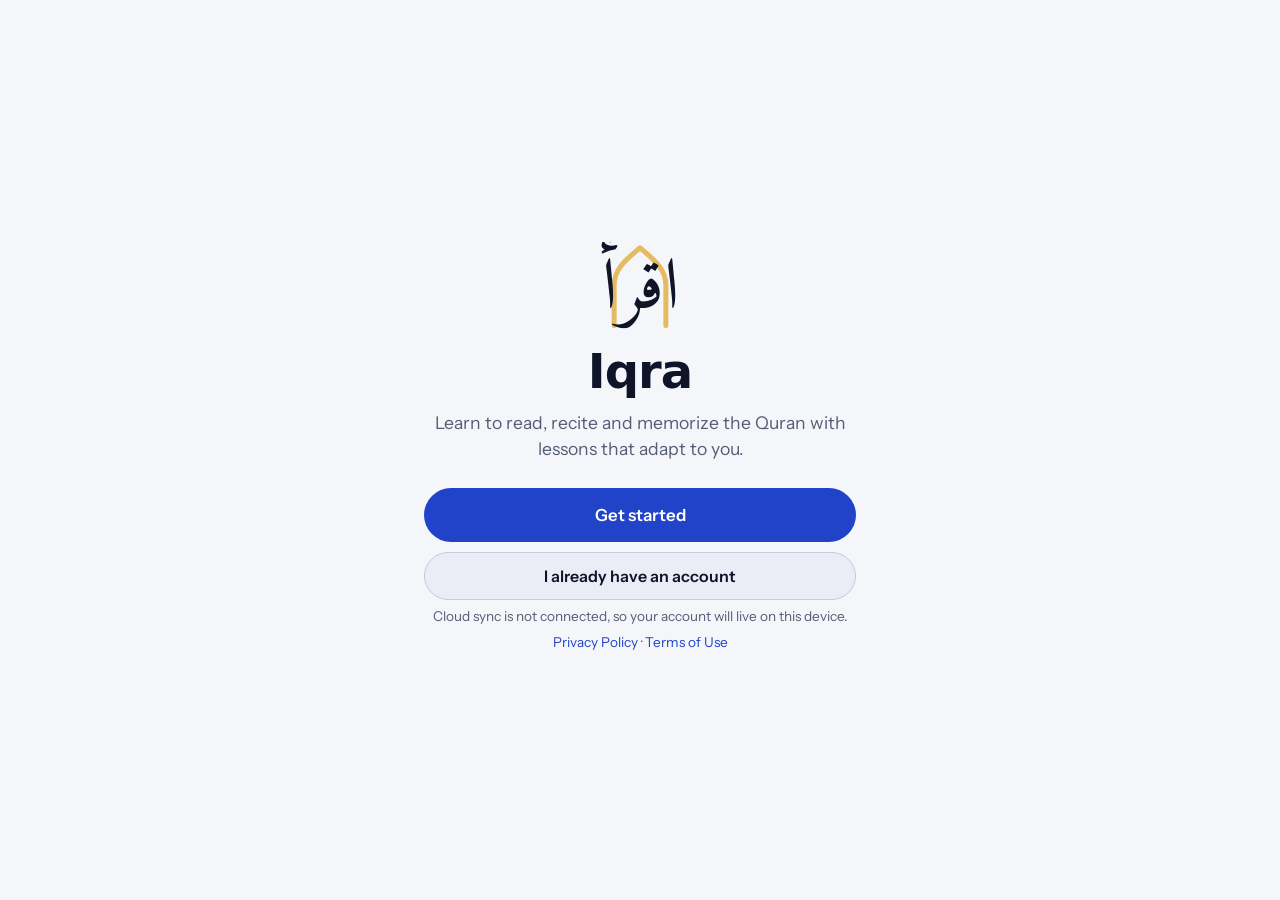
==== commit 82ab913e: "v4: tab bar, working word playback, quiz flow, no age limit + policy gate, quiet sounds, listen page" ====
--- a/index.html
+++ b/index.html
@@ -1,5 +1,5 @@
 <!doctype html>
-<html lang="en">
+<html lang="en-US">
 <head>
 <meta charset="utf-8">
 <meta name="viewport" content="width=device-width,initial-scale=1,minimum-scale=1,maximum-scale=1,user-scalable=no,viewport-fit=cover">
@@ -9,7 +9,7 @@
 <meta name="mobile-web-app-capable" content="yes">
 <meta name="apple-mobile-web-app-status-bar-style" content="black-translucent">
 <meta name="format-detection" content="telephone=no">
-<meta name="description" content="Iqra: learn to read, recite and memorise the Quran with adaptive lessons, graded recitation and an AI coach.">
+<meta name="description" content="Iqra: learn to read, recite and memorize the Quran with adaptive lessons, graded recitation and an AI coach.">
 <title>Iqra | Learn the Quran</title>
 <link rel="manifest" href="manifest.webmanifest">
 <link rel="icon" href="icon.svg" type="image/svg+xml">
--- a/css/style.css
+++ b/css/style.css
@@ -91,8 +91,8 @@
 .pick.on{background:var(--ac);color:var(--ac-ink);border-color:transparent}
 
 /* ---------- cards, layout ---------- */
-.view{max-width:640px;margin:0 auto;padding:calc(env(safe-area-inset-top) + 16px) 16px calc(env(safe-area-inset-bottom) + 130px)}
-body.has-mini .view{padding-bottom:calc(env(safe-area-inset-bottom) + 196px)}
+.view{max-width:640px;margin:0 auto;padding:calc(env(safe-area-inset-top) + 16px) 16px calc(env(safe-area-inset-bottom) + 100px)}
+body.has-mini .view{padding-bottom:calc(env(safe-area-inset-bottom) + 170px)}
 .view.enter{animation:rise .45s cubic-bezier(.2,.8,.2,1)}
 .view>*+*{margin-top:14px}
 .card{background:var(--card);border:1px solid var(--line);border-radius:var(--r-card);padding:18px}
@@ -232,22 +232,18 @@
 .burst i{position:fixed;left:50%;top:32%;width:24px;height:24px;margin:-12px;border:2px solid var(--gold);border-radius:50%;z-index:140;pointer-events:none;animation:ringout 1.5s cubic-bezier(.2,.7,.3,1) forwards}.burst i+i{animation-delay:.18s}
 @keyframes ringout{from{transform:scale(.4);opacity:.9}to{transform:scale(16);opacity:0}}
 
-/* ---------- liquid glass navigation ---------- */
-.nav{position:fixed;left:50%;bottom:calc(env(safe-area-inset-bottom) + 12px);transform:translateX(-50%);width:min(440px,calc(100% - 28px));height:68px;display:grid;grid-template-columns:repeat(4,1fr);padding:0 6px;z-index:40;touch-action:none;cursor:grab;--gx:50px}
-.nav.press{cursor:grabbing}
-.nav-glass{position:absolute;inset:0;border-radius:999px;background:var(--glass);backdrop-filter:blur(16px) saturate(1.8);-webkit-backdrop-filter:blur(16px) saturate(1.8);border:1px solid var(--glass-line);box-shadow:inset 0 1px 0 var(--glass-hi),inset 0 -1px 0 rgba(255,255,255,.05),var(--shadow);transition:background .35s,backdrop-filter .35s,-webkit-backdrop-filter .35s,border-color .35s;overflow:hidden}
-.nav-glass::after{content:'';position:absolute;inset:0;border-radius:inherit;background:radial-gradient(130px 44px at var(--gx) -6px,rgba(255,255,255,.34),transparent 70%);opacity:.7;transition:opacity .3s;pointer-events:none}
-.nav.press .nav-glass{background:rgba(255,255,255,.015);backdrop-filter:blur(4px) saturate(2);-webkit-backdrop-filter:blur(4px) saturate(2);border-color:rgba(255,255,255,.3)}
-.nav.press .nav-glass::after{opacity:1}
-.nav-pill{position:absolute;left:0;top:7px;bottom:7px;border-radius:999px;z-index:1;background:linear-gradient(180deg,rgba(255,255,255,.2),rgba(255,255,255,.05));border:1px solid rgba(255,255,255,.3);box-shadow:inset 0 1px 1px rgba(255,255,255,.55),inset 0 -3px 6px rgba(255,255,255,.07),0 3px 14px rgba(0,0,0,.14);will-change:transform;backdrop-filter:blur(1px) brightness(1.12);-webkit-backdrop-filter:blur(1px) brightness(1.12);transition:background .3s,box-shadow .3s,border-color .3s;pointer-events:none}
-.nav.press .nav-pill{background:radial-gradient(circle at 32% 24%,rgba(255,255,255,.55),rgba(255,255,255,.08) 46%,rgba(255,255,255,.03));border-color:rgba(255,255,255,.55);box-shadow:inset 0 2px 3px rgba(255,255,255,.7),inset 0 -4px 8px rgba(255,255,255,.1),0 8px 22px rgba(0,0,0,.18)}
-.nav a{position:relative;z-index:2;display:flex;flex-direction:column;align-items:center;justify-content:center;gap:2px;color:var(--mute);font-size:11px;font-weight:600;transition:color .25s;-webkit-user-drag:none}
-.nav a.on,.nav a.hot{color:var(--ink)}.nav a.on .ni{color:var(--ac)}.nav a.hot .ni{color:var(--ac)}
+/* ---------- bottom tab bar ---------- */
+.nav{position:fixed;left:50%;bottom:0;transform:translateX(-50%);width:min(560px,100%);height:calc(66px + env(safe-area-inset-bottom));padding:0 8px env(safe-area-inset-bottom);display:grid;grid-template-columns:repeat(4,1fr);z-index:40;touch-action:none;cursor:pointer}
+.nav-glass{position:absolute;inset:0;background:var(--card);border-top:1px solid var(--line);border-radius:22px 22px 0 0;box-shadow:0 -8px 28px hsl(var(--h) 40% 4% / .18)}
+.nav-pill{position:absolute;left:0;top:8px;height:50px;border-radius:17px;z-index:1;background:var(--ac-soft);will-change:transform;pointer-events:none;transition:background .25s}
+.nav.press .nav-pill{background:color-mix(in srgb,var(--ac) 26%,transparent)}
+.nav a{position:relative;z-index:2;display:flex;flex-direction:column;align-items:center;justify-content:center;gap:3px;color:var(--mute);font-size:11px;font-weight:600;transition:color .25s;-webkit-user-drag:none;height:66px}
+.nav a.on,.nav a.hot{color:var(--ink)}.nav a.on .ni,.nav a.hot .ni{color:var(--ac)}
 .ni{display:grid;place-items:center;will-change:transform}.nl{transition:opacity .25s}.nav.press .nl{opacity:.75}
 @media (hover:hover){.nav a:hover{color:var(--ink)}}
 
 /* ---------- mini player ---------- */
-.mini{position:fixed;left:50%;transform:translateX(-50%);bottom:calc(env(safe-area-inset-bottom) + 92px);width:min(440px,calc(100% - 28px));height:62px;z-index:38;display:flex;align-items:center;gap:4px;padding:0 8px 0 8px;border-radius:999px;background:color-mix(in srgb,var(--card2) 70%,transparent);backdrop-filter:blur(20px) saturate(1.7);-webkit-backdrop-filter:blur(20px) saturate(1.7);border:1px solid var(--glass-line);box-shadow:inset 0 1px 0 var(--glass-hi),var(--shadow);overflow:hidden;animation:miniin .5s cubic-bezier(.2,.9,.25,1)}
+.mini{position:fixed;left:50%;transform:translateX(-50%);bottom:calc(env(safe-area-inset-bottom) + 78px);width:min(440px,calc(100% - 28px));height:62px;z-index:38;display:flex;align-items:center;gap:4px;padding:0 8px 0 8px;border-radius:999px;background:color-mix(in srgb,var(--card2) 70%,transparent);backdrop-filter:blur(20px) saturate(1.7);-webkit-backdrop-filter:blur(20px) saturate(1.7);border:1px solid var(--glass-line);box-shadow:inset 0 1px 0 var(--glass-hi),var(--shadow);overflow:hidden;animation:miniin .5s cubic-bezier(.2,.9,.25,1)}
 .mini[hidden]{display:none}
 @keyframes miniin{from{opacity:0;transform:translate(-50%,20px) scale(.96)}to{opacity:1;transform:translateX(-50%)}}
 .mp-play{display:grid;place-items:center;width:46px;height:46px;border-radius:50%;background:var(--ac);color:var(--ac-ink);flex:none;transition:transform .15s}.mp-play:active{transform:scale(.92)}
@@ -369,4 +365,64 @@
 canvas#cv{display:block;margin:0 auto;border-radius:var(--r-card);max-width:100%;touch-action:none;border:1px solid var(--line)}
 
 /* ---------- light theme polish ---------- */
-@media (prefers-color-scheme:light){:root:not([data-mode=dark]) .nav-glass::after{opacity:.5}}
+
+/* word playback */
+.wplay{display:grid;grid-template-columns:1fr 1fr;gap:10px;margin:14px 0 6px}
+.wplay .primary{grid-column:1/-1}
+.wplay .btn.on{outline:2px solid var(--gold,#d8b45a);outline-offset:2px}
+.wplay .btn:disabled{opacity:.4}
+.pst{min-height:1.2em;margin:4px 0 12px}
+.disc{display:block;margin-top:10px;padding-top:8px;border-top:1px solid var(--line,rgba(255,255,255,.12));opacity:.7;font-size:.78em;line-height:1.4}
+
+/* placement quiz + consent */
+.plc{display:flex;flex-direction:column;gap:14px}
+.plc-hero{display:grid;place-items:center;width:76px;height:76px;border-radius:26px;background:var(--ac-soft);color:var(--ac);margin:4px auto 0}
+.plc h2{text-align:center;margin:4px 0}.plc>p{text-align:center}
+.plc-top{display:flex;flex-direction:column;gap:8px}
+.plc-list{list-style:none;margin:6px 0;padding:0;display:flex;flex-direction:column;gap:10px}
+.plc-list li{display:flex;gap:12px;align-items:flex-start;color:var(--mute)}.plc-list .ic{color:var(--ac);flex:none;margin-top:2px}
+.plc .big-ar{font-size:3rem;line-height:1.8;text-align:center;color:var(--ink)}
+.plc .abars .ab{display:grid;grid-template-columns:128px 1fr 44px;gap:10px;align-items:center}
+.plc-card{width:100%}.legal-links a{color:var(--ac)}
+.check-row{display:flex;gap:12px;align-items:flex-start;margin:14px 0 6px;font-size:.9rem;color:var(--mute);line-height:1.4}
+.check-row input{width:22px;height:22px;flex:none;margin-top:1px;accent-color:var(--ac)}
+.check-row a{color:var(--ac)}
+.auth-card .plc{max-height:none}
+.issue-row{display:flex;gap:8px;align-items:stretch}.issue-row .issue{flex:1;min-width:0}
+.issue-row .hear{flex:none;width:52px;height:auto;border-radius:var(--r-md);background:var(--card);border:1px solid var(--line);color:var(--ac)}
+.legal-gate{position:fixed;inset:0;z-index:200;display:grid;place-items:center;padding:20px;background:color-mix(in srgb,var(--bg) 88%,transparent);backdrop-filter:blur(10px);-webkit-backdrop-filter:blur(10px);opacity:0;transition:opacity .25s}
+.legal-gate.in{opacity:1}
+.legal-card{width:min(440px,100%);display:flex;flex-direction:column;gap:14px;align-items:center;text-align:center;padding:26px 22px;border-radius:28px;background:var(--card);border:1px solid var(--line)}
+.legal-card .check-row{text-align:start}.legal-card a{color:var(--ac)}
+.check-row.card{padding:14px 16px;border-radius:var(--r-md);background:var(--card);border:1px solid var(--line);margin:16px 0 6px}
+.plc-nudge .row-gap{margin-top:12px}
+
+/* sticky back row and back-to-top button */
+.view .back{position:sticky;top:0;z-index:20;display:flex;align-items:center;gap:6px;margin:calc(-1 * (env(safe-area-inset-top) + 16px)) -16px 10px;padding:calc(env(safe-area-inset-top) + 12px) 16px 10px;background:color-mix(in srgb,var(--bg) 92%,transparent);backdrop-filter:blur(12px);-webkit-backdrop-filter:blur(12px)}
+.totop{position:fixed;right:16px;bottom:calc(env(safe-area-inset-bottom) + 84px);z-index:150;width:46px;height:46px;border-radius:50%;display:grid;place-items:center;background:var(--card2);color:var(--ink);border:1px solid var(--line2);box-shadow:0 8px 22px hsl(var(--h) 40% 4% / .3);opacity:0;transform:translateY(12px) scale(.9);pointer-events:none;transition:opacity .25s,transform .3s cubic-bezier(.2,.9,.25,1)}
+.totop.on{opacity:1;transform:none;pointer-events:auto}
+body.has-mini .totop{bottom:calc(env(safe-area-inset-bottom) + 150px)}
+body.noscroll .totop{bottom:calc(env(safe-area-inset-bottom) + 110px)}
+
+/* listen */
+.seg.rdls{display:flex;gap:4px;margin:2px 0 14px}.seg.rdls a{flex:1;display:flex;align-items:center;justify-content:center;gap:8px;padding:11px;border-radius:14px;font-weight:600;color:var(--mute);transition:background .25s,color .25s}
+.seg.rdls a.on{background:var(--ac-soft);color:var(--ink)}
+.seg button{flex:1}
+.lrow2{display:flex;align-items:center;gap:6px;padding:6px 4px 6px 0;border-bottom:1px solid var(--line);transition:background .25s}
+.lrow2.now{background:var(--ac-soft);border-radius:var(--r-md)}
+.lr-info{display:flex;align-items:center;gap:14px;flex:1;min-width:0;padding:6px 6px 6px 8px}
+.lr-info b{display:block;overflow:hidden;text-overflow:ellipsis;white-space:nowrap}.lr-info small{display:block;overflow:hidden;text-overflow:ellipsis;white-space:nowrap}
+.lr-ar{font-size:1.35rem;color:var(--gold);flex:none}
+.lrow2 .fav{color:var(--dim)}.lrow2 .fav.on{color:var(--bad,#e0556f)}.lrow2 .fav.on svg{fill:currentColor}
+.lrow2 .play{background:var(--ac);color:var(--ac-ink);width:42px;height:42px;border-radius:50%;flex:none}
+.pbopts summary{display:flex;flex-direction:column;gap:2px;cursor:pointer;list-style:none;font-weight:600}.pbopts summary::-webkit-details-marker{display:none}
+.pbopts[open] summary{margin-bottom:12px}.pbopts summary::after{content:'';position:absolute}
+
+/* Arabic glyphs: Amiri Quran sits low in its line box and its descenders run long, so give tiles an explicit box and optically center the ink */
+.letter{padding:10px 4px 12px;gap:2px}
+.letter .ar{display:grid;place-items:center;width:100%;height:1.75em;line-height:1;padding-bottom:.2em}
+.mcard .b.ar{line-height:1;padding-bottom:.5em}
+.opt.ar-opt .ar{display:grid;place-items:center;line-height:1;height:1.9em;padding-bottom:.3em}
+.plc .opt.ar-opt .ar{height:2em}
+.forms .ar,.giant{line-height:1.5}
+.bub.pop,.bub.bad{line-height:1}
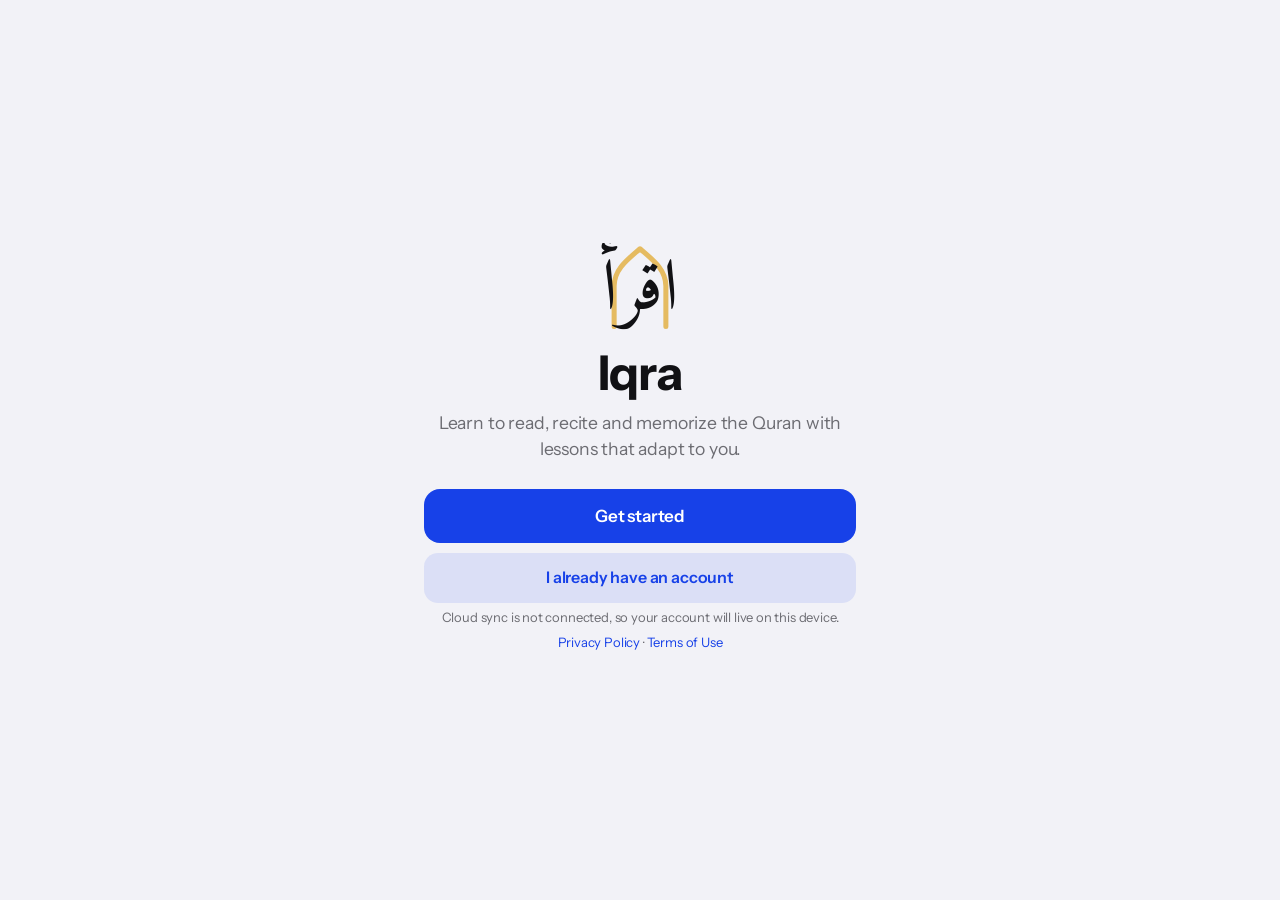
==== commit edb3553f: "v11: Apple-style UI system - grouped neutral surfaces, SF type, hairlines, translucent bars, iOS seg" ====
--- a/index.html
+++ b/index.html
@@ -15,7 +15,6 @@
 <link rel="icon" href="icon.svg" type="image/svg+xml">
 <link rel="apple-touch-icon" href="icon.svg">
 <link rel="preload" href="fonts/instrument-sans.woff2" as="font" type="font/woff2" crossorigin>
-<link rel="preload" href="fonts/bricolage-grotesque.woff2" as="font" type="font/woff2" crossorigin>
 <link rel="preload" href="fonts/amiri-quran-arabic.woff2" as="font" type="font/woff2" crossorigin>
 <link rel="stylesheet" href="css/style.css">
 </head>
--- a/css/style.css
+++ b/css/style.css
@@ -1,5 +1,4 @@
 /* Iqra: illuminated-manuscript palette driven by one hue (--h). Dark lapis by default. */
-@font-face{font-family:'Bricolage Grotesque';src:url(../fonts/bricolage-grotesque.woff2) format('woff2');font-weight:200 800;font-display:swap}
 @font-face{font-family:'Instrument Sans';src:url(../fonts/instrument-sans.woff2) format('woff2');font-weight:400 700;font-display:swap}
 @font-face{font-family:'Amiri Quran';src:url(../fonts/amiri-quran-arabic.woff2) format('woff2');font-weight:400;font-display:swap}
 
@@ -36,7 +35,7 @@
 body{margin:0;background:var(--bg);color:var(--ink);font:400 16px/1.5 'Instrument Sans',system-ui,-apple-system,sans-serif;-webkit-font-smoothing:antialiased;overscroll-behavior:none;-webkit-user-select:none;user-select:none;-webkit-touch-callout:none;min-height:100dvh}
 input,textarea,select,.msg .bub{-webkit-user-select:text;user-select:text}
 body.noscroll{overflow:hidden}
-h1,h2,h3{font-family:'Bricolage Grotesque',system-ui,sans-serif;letter-spacing:-.02em;line-height:1.15;margin:0;font-weight:650}
+h1,h2,h3{font-family:var(--disp);letter-spacing:-.02em;line-height:1.15;margin:0;font-weight:650}
 h1{font-size:1.45rem}h2{font-size:1.5rem}h3{font-size:1.1rem}
 p{margin:.4em 0}a{color:inherit;text-decoration:none}
 button{font:inherit;color:inherit;cursor:pointer;border:0;background:none;padding:0;-webkit-appearance:none;appearance:none}
@@ -91,8 +90,8 @@
 .pick.on{background:var(--ac);color:var(--ac-ink);border-color:transparent}
 
 /* ---------- cards, layout ---------- */
-.view{max-width:640px;margin:0 auto;padding:calc(env(safe-area-inset-top) + 16px) 16px calc(env(safe-area-inset-bottom) + 100px)}
-body.has-mini .view{padding-bottom:calc(env(safe-area-inset-bottom) + 170px)}
+.view{max-width:640px;margin:0 auto;padding:calc(env(safe-area-inset-top) + 16px) 16px calc(env(safe-area-inset-bottom) + 84px)}
+body.has-mini .view{padding-bottom:calc(env(safe-area-inset-bottom) + 150px)}
 .view.enter{animation:rise .45s cubic-bezier(.2,.8,.2,1)}
 .view>*+*{margin-top:14px}
 .card{background:var(--card);border:1px solid var(--line);border-radius:var(--r-card);padding:18px}
@@ -146,8 +145,8 @@
 .up-h{display:flex;align-items:center;gap:14px}.up-h>div{flex:1;min-width:0}.up-h p{margin:2px 0 0}.up-ar{font-size:1.9rem;line-height:1.4;color:var(--gold)}
 .up .row-gap,.resume .btn.big,.up .btn.big{margin-top:2px}.up .row-gap{margin-top:12px}.up>.btn{margin-top:12px;width:100%}
 .resume{border-color:color-mix(in srgb,var(--ac) 50%,var(--line));background:linear-gradient(var(--ac-soft),var(--ac-soft)),var(--card)}.resume .btn{width:100%}
-.tiles{display:grid;grid-template-columns:repeat(3,1fr);gap:10px}
-.tile{display:flex;flex-direction:column;align-items:flex-start;gap:2px;padding:14px;border-radius:var(--r-card);background:var(--card);border:1px solid var(--line);text-align:start;transition:transform .2s,border-color .2s}
+.tiles{display:grid;grid-template-columns:repeat(4,1fr);gap:8px}
+.tile{display:flex;flex-direction:column;align-items:flex-start;gap:2px;padding:12px 10px;min-width:0;border-radius:var(--r-card);background:var(--card);border:1px solid var(--line);text-align:start;transition:transform .2s,border-color .2s}
 .tile:active{transform:scale(.97)}.tile .ico{margin-bottom:8px}.tile b{font-size:.98rem}.tile small{color:var(--mute);font-size:.8rem}
 .quest{display:flex;align-items:center;gap:12px;padding:10px 0}.quest+.quest{border-top:1px solid var(--line)}
 .qi{display:grid;place-items:center;width:30px;height:30px;border-radius:50%;background:var(--card2);color:var(--mute);flex:none}.quest.done .qi{background:var(--good);color:#06130c}.quest.done b{color:var(--mute)}
@@ -183,11 +182,11 @@
 
 /* ---------- progress ---------- */
 .stats4,.stats3{display:grid;gap:10px}.stats4{grid-template-columns:repeat(2,1fr)}.stats3{grid-template-columns:repeat(3,1fr)}
-.stat.card{text-align:center;padding:16px 10px}.stat b{display:block;font-family:'Bricolage Grotesque';font-size:1.8rem;font-weight:700}.stat small{color:var(--mute)}
+.stat.card{text-align:center;padding:16px 10px}.stat b{display:block;font-family:var(--disp);font-size:1.8rem;font-weight:700}.stat small{color:var(--mute)}
 .chart{width:100%;margin-top:10px}.cbar{fill:var(--card2)}.cbar.today{fill:var(--ac)}.chart text{fill:var(--mute);font-size:11px}.chart .val{fill:var(--ink);font-weight:600}
 .rings{display:flex;justify-content:space-around;flex-wrap:wrap;gap:10px}
 .ring{position:relative;display:inline-block}.ring svg{width:100%;height:100%}.rb{fill:none;stroke:var(--card2);stroke-width:8}.rf{fill:none;stroke:var(--ac);stroke-width:8;stroke-linecap:round;transition:stroke-dashoffset 1s cubic-bezier(.2,.8,.2,1)}
-.rl{position:absolute;inset:0;display:flex;flex-direction:column;align-items:center;justify-content:center;text-align:center}.rl b{font-family:'Bricolage Grotesque';font-size:1.2rem}.rl small{color:var(--mute);font-size:.72rem}
+.rl{position:absolute;inset:0;display:flex;flex-direction:column;align-items:center;justify-content:center;text-align:center}.rl b{font-family:var(--disp);font-size:1.2rem}.rl small{color:var(--mute);font-size:.72rem}
 .legend{display:flex;flex-wrap:wrap;gap:12px;margin:10px 0;font-size:.8rem;color:var(--mute)}.legend .c{display:inline-block;width:11px;height:11px;border-radius:4px;margin-right:5px;background:var(--card2)}
 .c.learning{background:var(--ac)!important}.c.learned{background:var(--good)!important}.c.mastered{background:var(--gold)!important}
 .grid114{display:grid;grid-template-columns:repeat(auto-fill,minmax(38px,1fr));gap:6px}
@@ -201,7 +200,7 @@
 
 /* ---------- lists, pages ---------- */
 .list{padding:6px 8px}
-.lrow{display:flex;align-items:center;gap:14px;padding:12px 10px;border-radius:var(--r-md);transition:background .2s}.lrow+.lrow{border-top:1px solid var(--line)}.lrow:active{background:var(--card2)}.lrow small{display:block}.lrow.cur{color:var(--gold)}
+.lrow{position:relative;display:flex;align-items:center;gap:14px;padding:12px 10px;border-radius:var(--r-md);transition:background .2s}.lrow+.lrow::before{content:'';position:absolute;top:0;left:62px;right:10px;border-top:1px solid var(--line)}.lrow:active{background:var(--card2)}.lrow small{display:block}.lrow.cur{color:var(--gold)}
 .form h3{margin-bottom:6px}.form .btn{margin-top:12px}
 .swatches{display:flex;gap:12px;align-items:center;margin-top:8px}
 .sw-t{width:38px;height:38px;border-radius:50%;background:hsl(var(--sh) 80% 58%);border:3px solid var(--card);box-shadow:0 0 0 2px var(--line2);transition:box-shadow .25s,transform .2s}.sw-t.on{box-shadow:0 0 0 2px var(--ink)}.sw-t.big{width:56px;height:56px;display:block}
@@ -211,9 +210,9 @@
 .shopi{display:flex;flex-direction:column;align-items:center;gap:8px;padding:16px;border-radius:var(--r-card);background:var(--card);border:1px solid var(--line);text-align:center}.shopi.eq{border-color:var(--ac)}.shopi .prev{display:grid;place-items:center;height:60px;color:var(--ac)}.shopi small{display:flex;align-items:center;gap:4px}
 .cal-h,.cal{display:grid;grid-template-columns:repeat(7,1fr);gap:6px;text-align:center}.cal-h{color:var(--mute);font-size:.8rem;margin:14px 0 6px}
 .day{position:relative;aspect-ratio:1;border-radius:12px;background:var(--card2);font-weight:500}.day.today{outline:2px solid var(--ac)}.day.f{background:var(--ac);color:var(--ac-ink)}.day i{position:absolute;bottom:5px;left:50%;width:4px;height:4px;margin-left:-2px;border-radius:50%;background:currentColor}
-.hadith-today{background:var(--star),var(--card)}.quote{font-family:'Bricolage Grotesque';font-size:1.25rem;line-height:1.4;margin:10px 0}
+.hadith-today{background:var(--star),var(--card)}.quote{font-family:var(--disp);font-size:1.25rem;line-height:1.4;margin:10px 0}
 .hadith p{margin:0 0 8px}.advice{display:flex;gap:14px}.advice p{margin:2px 0 0}
-.countdown{font-family:'Bricolage Grotesque';font-size:2.6rem;font-variant-numeric:tabular-nums;margin:8px 0 14px}
+.countdown{font-family:var(--disp);font-size:2.6rem;font-variant-numeric:tabular-nums;margin:8px 0 14px}
 .dhikr{text-align:center}.dhikr .big{font-size:2.3rem;margin:10px 0;color:var(--gold)}.dbtn{border-radius:50%;transition:transform .1s}.dbtn:active{transform:scale(.96)}.dbtn .rl b{font-size:2.8rem}
 .alpha{display:grid;grid-template-columns:repeat(4,1fr);gap:10px;margin:14px 0}.letter{display:flex;flex-direction:column;align-items:center;padding:8px 4px 10px;border-radius:var(--r-md);background:var(--card);border:1px solid var(--line);transition:transform .18s}.letter:active{transform:scale(.94)}.letter .ar{font-size:2.2rem;line-height:1.7}.letter small{color:var(--mute)}
 .giant{font-size:6rem;line-height:1.5;color:var(--gold)}
@@ -233,17 +232,17 @@
 @keyframes ringout{from{transform:scale(.4);opacity:.9}to{transform:scale(16);opacity:0}}
 
 /* ---------- bottom tab bar ---------- */
-.nav{position:fixed;left:50%;bottom:0;transform:translateX(-50%);width:min(560px,100%);height:calc(66px + env(safe-area-inset-bottom));padding:0 8px env(safe-area-inset-bottom);display:grid;grid-template-columns:repeat(4,1fr);z-index:40;touch-action:none;cursor:pointer}
+.nav{position:fixed;left:50%;bottom:0;transform:translateX(-50%);width:min(560px,100%);height:calc(54px + env(safe-area-inset-bottom));padding:0 8px env(safe-area-inset-bottom);display:grid;grid-template-columns:repeat(5,1fr);z-index:40;touch-action:none;cursor:pointer}
 .nav-glass{position:absolute;inset:0;background:var(--card);border-top:1px solid var(--line);border-radius:22px 22px 0 0;box-shadow:0 -8px 28px hsl(var(--h) 40% 4% / .18)}
-.nav-pill{position:absolute;left:0;top:8px;height:50px;border-radius:17px;z-index:1;background:var(--ac-soft);will-change:transform;pointer-events:none;transition:background .25s}
+.nav-pill{position:absolute;left:0;top:6px;height:42px;border-radius:15px;z-index:1;background:var(--ac-soft);will-change:transform;pointer-events:none;transition:background .25s}
 .nav.press .nav-pill{background:color-mix(in srgb,var(--ac) 26%,transparent)}
-.nav a{position:relative;z-index:2;display:flex;flex-direction:column;align-items:center;justify-content:center;gap:3px;color:var(--mute);font-size:11px;font-weight:600;transition:color .25s;-webkit-user-drag:none;height:66px}
+.nav a{position:relative;z-index:2;display:flex;flex-direction:column;align-items:center;justify-content:center;gap:1px;color:var(--mute);font-size:10.5px;font-weight:600;transition:color .25s;-webkit-user-drag:none;height:54px}
 .nav a.on,.nav a.hot{color:var(--ink)}.nav a.on .ni,.nav a.hot .ni{color:var(--ac)}
 .ni{display:grid;place-items:center;will-change:transform}.nl{transition:opacity .25s}.nav.press .nl{opacity:.75}
 @media (hover:hover){.nav a:hover{color:var(--ink)}}
 
 /* ---------- mini player ---------- */
-.mini{position:fixed;left:50%;transform:translateX(-50%);bottom:calc(env(safe-area-inset-bottom) + 78px);width:min(440px,calc(100% - 28px));height:62px;z-index:38;display:flex;align-items:center;gap:4px;padding:0 8px 0 8px;border-radius:999px;background:color-mix(in srgb,var(--card2) 70%,transparent);backdrop-filter:blur(20px) saturate(1.7);-webkit-backdrop-filter:blur(20px) saturate(1.7);border:1px solid var(--glass-line);box-shadow:inset 0 1px 0 var(--glass-hi),var(--shadow);overflow:hidden;animation:miniin .5s cubic-bezier(.2,.9,.25,1)}
+.mini{position:fixed;left:50%;transform:translateX(-50%);bottom:calc(env(safe-area-inset-bottom) + 66px);width:min(440px,calc(100% - 28px));height:62px;z-index:38;display:flex;align-items:center;gap:4px;padding:0 8px 0 8px;border-radius:999px;background:color-mix(in srgb,var(--card2) 70%,transparent);backdrop-filter:blur(20px) saturate(1.7);-webkit-backdrop-filter:blur(20px) saturate(1.7);border:1px solid var(--glass-line);box-shadow:inset 0 1px 0 var(--glass-hi),var(--shadow);overflow:hidden;animation:miniin .5s cubic-bezier(.2,.9,.25,1)}
 .mini[hidden]{display:none}
 @keyframes miniin{from{opacity:0;transform:translate(-50%,20px) scale(.96)}to{opacity:1;transform:translateX(-50%)}}
 .mp-play{display:grid;place-items:center;width:46px;height:46px;border-radius:50%;background:var(--ac);color:var(--ac-ink);flex:none;transition:transform .15s}.mp-play:active{transform:scale(.92)}
@@ -260,7 +259,7 @@
 .lesson.in,.recite.in,.game.in,.nur.in{opacity:1;transform:none}
 .lesson{z-index:70}.recite,.game{z-index:80}.nur{z-index:100}
 .l-top,.ov-top,.n-top{display:flex;align-items:center;gap:10px;padding:calc(env(safe-area-inset-top) + 8px) 12px 8px;flex:none}
-.ov-top{justify-content:space-between}.ov-top b{font-family:'Bricolage Grotesque';font-size:1.05rem}.ov-top span{width:44px}
+.ov-top{justify-content:space-between}.ov-top b{font-family:var(--disp);font-size:1.05rem}.ov-top span{width:44px}
 .l-bar{flex:1;height:8px;border-radius:9px;background:var(--card2);overflow:hidden}.l-bar i{display:block;height:100%;width:0;border-radius:inherit;background:var(--ac);transition:width .5s cubic-bezier(.2,.8,.2,1)}
 .l-count{color:var(--mute);font-size:.85rem;min-width:44px;text-align:right;font-variant-numeric:tabular-nums}
 .l-stage,.ov-body{flex:1;overflow-y:auto;overscroll-behavior:contain;padding:10px 20px 24px;max-width:640px;width:100%;margin:0 auto}
@@ -312,7 +311,7 @@
 .star.on{fill:var(--gold);stroke:var(--gold);animation:starin .6s cubic-bezier(.3,1.6,.5,1) forwards}.stars .star:nth-child(2).on{animation-delay:.18s}.stars .star:nth-child(3).on{animation-delay:.36s}
 .star:not(.on){animation:starin .5s forwards;opacity:1;transform:scale(1)}
 @keyframes starin{from{transform:scale(.3) rotate(-30deg);opacity:0}to{transform:none;opacity:1}}
-.stat-row{display:grid;grid-template-columns:repeat(4,1fr);gap:8px;margin:20px 0}.stat-row>div{padding:12px 4px;border-radius:var(--r-md);background:var(--card)}.stat-row b{display:block;font-family:'Bricolage Grotesque';font-size:1.25rem}.stat-row small{color:var(--mute);font-size:.78rem}
+.stat-row{display:grid;grid-template-columns:repeat(4,1fr);gap:8px;margin:20px 0}.stat-row>div{padding:12px 4px;border-radius:var(--r-md);background:var(--card)}.stat-row b{display:block;font-family:var(--disp);font-size:1.25rem}.stat-row small{color:var(--mute);font-size:.78rem}
 .lvl-line{display:flex;align-items:center;justify-content:center;gap:8px;color:var(--gold);font-weight:600}
 .l-foot .row-gap .btn{min-width:0}
 
@@ -324,18 +323,18 @@
 .w.missing{background:color-mix(in srgb,var(--warn) 22%,transparent);text-decoration:underline wavy var(--warn);text-underline-offset:.3em}
 .w.pron{background:color-mix(in srgb,var(--ac) 22%,transparent);box-shadow:0 0 0 2px color-mix(in srgb,var(--ac) 40%,transparent)}.w.taj{text-decoration:underline dotted var(--gold);text-underline-offset:.35em;text-decoration-thickness:2px}
 .legend .w{font-family:'Instrument Sans';font-size:.8rem;padding:2px 10px}
-.recbar{display:flex;align-items:center;justify-content:center;gap:18px;margin-bottom:12px}.recbar b{font-family:'Bricolage Grotesque';font-size:1.8rem;font-variant-numeric:tabular-nums}
+.recbar{display:flex;align-items:center;justify-content:center;gap:18px;margin-bottom:12px}.recbar b{font-family:var(--disp);font-size:1.8rem;font-variant-numeric:tabular-nums}
 .meter{display:flex;gap:4px;align-items:center;height:32px}.meter i{width:5px;height:100%;border-radius:3px;background:var(--bad);transform:scaleY(.15);transition:transform .09s}
-.working{display:flex;flex-direction:column;align-items:center;gap:12px;text-align:center;padding:48px 8px;color:var(--mute)}.working .score{font-family:'Bricolage Grotesque';font-size:4rem;font-weight:700;color:var(--ink)}
+.working{display:flex;flex-direction:column;align-items:center;gap:12px;text-align:center;padding:48px 8px;color:var(--mute)}.working .score{font-family:var(--disp);font-size:4rem;font-weight:700;color:var(--ink)}
 .grade{position:relative;width:170px;height:170px;margin:6px auto}.gring{width:100%;height:100%}.gb{fill:none;stroke:var(--card2);stroke-width:9}.gf{fill:none;stroke:var(--gold);stroke-width:9;stroke-linecap:round;transition:stroke-dashoffset 1.3s cubic-bezier(.2,.8,.2,1)}
-.grade.good .gf{stroke:var(--good)}.grade.low .gf{stroke:var(--bad)}.gt{position:absolute;inset:0;display:flex;flex-direction:column;align-items:center;justify-content:center}.gt b{font-family:'Bricolage Grotesque';font-size:2.6rem;line-height:1}.gt small{color:var(--mute);margin-top:4px}
+.grade.good .gf{stroke:var(--good)}.grade.low .gf{stroke:var(--bad)}.gt{position:absolute;inset:0;display:flex;flex-direction:column;align-items:center;justify-content:center}.gt b{font-family:var(--disp);font-size:2.6rem;line-height:1}.gt small{color:var(--mute);margin-top:4px}
 .issues{display:flex;flex-direction:column;gap:8px;margin-top:8px}.issue{display:flex;align-items:center;gap:14px;padding:10px 14px;border-radius:var(--r-md);background:var(--card);border:1px solid var(--line);text-align:start}.issue .ar{font-size:1.7rem;line-height:1.8;min-width:60px;text-align:center}.issue small{display:block;color:var(--mute)}
 .issue.wrong{border-inline-start:4px solid var(--bad)}.issue.missing{border-inline-start:4px solid var(--warn)}.issue.pron{border-inline-start:4px solid var(--ac)}.issue.taj{border-inline-start:4px solid var(--gold)}
-.range{display:grid;grid-template-columns:1fr 1fr;gap:12px;margin:8px 0 16px}.range label{margin:0}.step{display:flex;align-items:center;justify-content:space-between;margin-top:6px;padding:4px;border-radius:999px;background:var(--card2)}.step button{display:grid;place-items:center;width:40px;height:40px;border-radius:50%;background:var(--card);border:1px solid var(--line2)}.step b{font-family:'Bricolage Grotesque';font-size:1.3rem;color:var(--ink)}
+.range{display:grid;grid-template-columns:1fr 1fr;gap:12px;margin:8px 0 16px}.range label{margin:0}.step{display:flex;align-items:center;justify-content:space-between;margin-top:6px;padding:4px;border-radius:999px;background:var(--card2)}.step button{display:grid;place-items:center;width:40px;height:40px;border-radius:50%;background:var(--card);border:1px solid var(--line2)}.step b{font-family:var(--disp);font-size:1.3rem;color:var(--ink)}
 .ov-body .opt span.ar{font-size:1.2rem}
 
 /* nur chat */
-.n-id{display:flex;align-items:center;gap:10px;flex:1}.n-id b{display:block;font-family:'Bricolage Grotesque'}.n-id small{color:var(--mute)}
+.n-id{display:flex;align-items:center;gap:10px;flex:1}.n-id b{display:block;font-family:var(--disp)}.n-id small{color:var(--mute)}
 .n-orb{display:grid;place-items:center;width:40px;height:40px;border-radius:50%;background:var(--ac);color:var(--ac-ink)}
 .n-list{flex:1;overflow-y:auto;overscroll-behavior:contain;padding:12px 16px;max-width:640px;width:100%;margin:0 auto;display:flex;flex-direction:column;gap:10px}
 .msg{display:flex;animation:rise .35s cubic-bezier(.2,.8,.2,1)}.msg.user{justify-content:flex-end}
@@ -352,7 +351,7 @@
 
 /* games */
 .gcard{display:flex;align-items:center;gap:14px;width:100%;padding:16px;border-radius:var(--r-card);background:var(--card);border:1px solid var(--line);text-align:start;transition:transform .2s}.gcard:active{transform:scale(.98)}.gcard>div{flex:1}.gcard small{display:block;color:var(--mute)}.gi{display:grid;place-items:center;width:48px;height:48px;border-radius:16px;background:var(--ac-soft);color:var(--ac)}
-.g-head{display:flex;justify-content:space-between;align-items:center;margin-bottom:12px;font-weight:600;color:var(--mute)}.g-head b{color:var(--ink);font-family:'Bricolage Grotesque';font-size:1.1rem}
+.g-head{display:flex;justify-content:space-between;align-items:center;margin-bottom:12px;font-weight:600;color:var(--mute)}.g-head b{color:var(--ink);font-family:var(--disp);font-size:1.1rem}
 .mem{display:grid;grid-template-columns:repeat(4,1fr);gap:10px}
 .mcard{position:relative;aspect-ratio:3/4;perspective:700px}.mcard .f,.mcard .b{position:absolute;inset:0;display:grid;place-items:center;border-radius:var(--r-md);backface-visibility:hidden;transition:transform .5s cubic-bezier(.3,1.1,.4,1);font-weight:600}
 .mcard .f{background:var(--card2);border:1px solid var(--line2);background-image:var(--star)}.mcard .b{background:var(--card);border:1.5px solid var(--ac);transform:rotateY(180deg);font-size:.95rem}.mcard .b.ar{font-size:2.2rem;line-height:1.6}
@@ -399,9 +398,9 @@
 
 /* sticky back row and back-to-top button */
 .view .back{position:sticky;top:0;z-index:20;display:flex;align-items:center;gap:6px;margin:calc(-1 * (env(safe-area-inset-top) + 16px)) -16px 10px;padding:calc(env(safe-area-inset-top) + 12px) 16px 10px;background:color-mix(in srgb,var(--bg) 92%,transparent);backdrop-filter:blur(12px);-webkit-backdrop-filter:blur(12px)}
-.totop{position:fixed;right:16px;bottom:calc(env(safe-area-inset-bottom) + 84px);z-index:150;width:46px;height:46px;border-radius:50%;display:grid;place-items:center;background:var(--card2);color:var(--ink);border:1px solid var(--line2);box-shadow:0 8px 22px hsl(var(--h) 40% 4% / .3);opacity:0;transform:translateY(12px) scale(.9);pointer-events:none;transition:opacity .25s,transform .3s cubic-bezier(.2,.9,.25,1)}
+.totop{position:fixed;right:16px;bottom:calc(env(safe-area-inset-bottom) + 72px);z-index:150;width:46px;height:46px;border-radius:50%;display:grid;place-items:center;background:var(--card2);color:var(--ink);border:1px solid var(--line2);box-shadow:0 8px 22px hsl(var(--h) 40% 4% / .3);opacity:0;transform:translateY(12px) scale(.9);pointer-events:none;transition:opacity .25s,transform .3s cubic-bezier(.2,.9,.25,1)}
 .totop.on{opacity:1;transform:none;pointer-events:auto}
-body.has-mini .totop{bottom:calc(env(safe-area-inset-bottom) + 150px)}
+body.has-mini .totop{bottom:calc(env(safe-area-inset-bottom) + 138px)}
 body.noscroll .totop{bottom:calc(env(safe-area-inset-bottom) + 110px)}
 
 /* listen */
@@ -426,3 +425,403 @@
 .plc .opt.ar-opt .ar{height:2em}
 .forms .ar,.giant{line-height:1.5}
 .bub.pop,.bub.bad{line-height:1}
+
+/* v5: live recitation tips, corrected words, extra-credit button */
+.rtip{min-height:0;max-height:0;opacity:0;overflow:hidden;text-align:center;font-weight:700;font-size:14px;padding:0 14px;margin:0 auto;border-radius:999px;background:color-mix(in srgb,var(--warn) 22%,var(--card));color:var(--ink);border:1px solid color-mix(in srgb,var(--warn) 50%,transparent);transition:opacity .25s,max-height .25s,padding .25s,margin .25s;width:fit-content;max-width:100%}
+.rtip.on{opacity:1;max-height:44px;padding:8px 14px;margin:0 auto 10px}
+.rtip.good{background:color-mix(in srgb,var(--good) 20%,var(--card));border-color:color-mix(in srgb,var(--good) 50%,transparent)}
+.w.fixed{background:color-mix(in srgb,var(--good) 22%,transparent);box-shadow:0 0 0 2px color-mix(in srgb,var(--good) 45%,transparent)}
+.issue.fixed{border-inline-start:4px solid var(--good)}
+.btn.gold-b{background:color-mix(in srgb,var(--gold) 22%,var(--card));border-color:color-mix(in srgb,var(--gold) 55%,transparent);margin:6px 0}
+
+/* v5: halal scanner */
+.hl-card{display:grid;gap:12px}.hl-top{display:flex;gap:12px;align-items:center}.hl-top img,.hl-ph{width:64px;height:64px;border-radius:14px;object-fit:cover;background:var(--card2);flex:none;display:grid;place-items:center;color:var(--mute)}
+.hl-top small{display:block}.hl-card h4{margin:4px 0 0;font-size:13px;color:var(--mute);text-transform:uppercase;letter-spacing:.06em}
+.vd{display:grid;gap:3px;padding:14px;border-radius:16px;border:1px solid var(--line);background:var(--card2)}.vd b{font-size:20px}.vd span{font-size:14px;color:var(--mute)}
+.vd.haram{background:color-mix(in srgb,var(--bad) 16%,var(--card));border-color:color-mix(in srgb,var(--bad) 55%,transparent)}.vd.haram b{color:var(--bad)}
+.vd.doubt{background:color-mix(in srgb,var(--warn) 16%,var(--card));border-color:color-mix(in srgb,var(--warn) 55%,transparent)}.vd.doubt b{color:var(--warn)}
+.vd.likely,.vd.halal{background:color-mix(in srgb,var(--good) 14%,var(--card));border-color:color-mix(in srgb,var(--good) 50%,transparent)}.vd.likely b,.vd.halal b{color:var(--good)}
+.hl-hits{list-style:none;margin:0;padding:0;display:grid;gap:8px}.hl-hits li{display:grid;gap:2px;padding:10px 12px;border-radius:12px;background:var(--card2);border-inline-start:4px solid var(--mute)}
+.hl-hits li.haram{border-color:var(--bad)}.hl-hits li.doubt{border-color:var(--warn)}.hl-hits li small{color:var(--mute)}
+.hl-ing{font-size:14px;line-height:1.55;margin:0;color:var(--mute)}.hl-ing mark{border-radius:5px;padding:0 3px;color:var(--ink)}.hl-ing mark.haram{background:color-mix(in srgb,var(--bad) 35%,transparent)}.hl-ing mark.doubt{background:color-mix(in srgb,var(--warn) 35%,transparent)}.hl-ing mark.low{background:color-mix(in srgb,var(--mute) 25%,transparent)}
+.vdot{width:12px;height:12px;border-radius:50%;flex:none;background:var(--mute)}.vdot.haram{background:var(--bad)}.vdot.doubt{background:var(--warn)}.vdot.likely,.vdot.halal{background:var(--good)}
+.scanner{position:fixed;inset:0;z-index:300;background:#000;display:grid;place-items:center}.scanner video{position:absolute;inset:0;width:100%;height:100%;object-fit:cover}
+.sc-frame{position:relative;width:min(78vw,340px);height:min(44vw,190px);border-radius:18px;border:3px solid #fff;box-shadow:0 0 0 100vmax rgba(0,0,0,.55)}.sc-frame i{position:absolute;left:8%;right:8%;top:50%;height:2px;background:var(--good);animation:scan 1.6s ease-in-out infinite alternate}
+@keyframes scan{from{transform:translateY(-60px)}to{transform:translateY(60px)}}
+.sc-hint{position:absolute;bottom:calc(env(safe-area-inset-bottom) + 96px);color:#fff;font-weight:600;text-shadow:0 1px 8px #000;margin:0}.sc-x{position:absolute;top:calc(env(safe-area-inset-top) + 14px);right:14px}
+.hl-in{width:100%;padding:12px 14px;border-radius:14px;border:1px solid var(--line);background:var(--card2);color:var(--ink);font:inherit}
+.grp{margin:20px 4px 8px;font-size:12px;font-weight:700;letter-spacing:.08em;text-transform:uppercase;color:var(--mute)}
+.tile b{font-size:.9rem}.tile small{font-size:.74rem}
+.btn.hl-scan{width:100%}body.studying .totop{display:none}
+
+/* v6: flat tab bar, icon highlight only */
+.nav-glass{border-radius:0;box-shadow:none}.nav-pill{display:none}
+.nav a{transition:color .2s}.nav a.on,.nav a.hot{color:var(--ac)}.nav a.on .ni,.nav a.hot .ni{color:var(--ac)}
+.nav a.on .ni{transform:translateY(-1px)}
+.nav.press a.on:not(.hot),.nav.press a.on:not(.hot) .ni{color:var(--mute)}
+
+/* v6: prayer widget, community, banner, unread dot */
+.pw{display:flex;align-items:center;gap:12px;padding:12px 14px;text-decoration:none;color:inherit}.pw .ico{width:40px;height:40px;border-radius:12px;display:grid;place-items:center;background:var(--ac-soft);color:var(--ac);flex:none}
+.pw b{display:block;font-size:1.05rem}.pw-r{text-align:end}.pw-r b{font-size:1rem}.pw-r small{display:block}
+.post{display:grid;gap:8px}.post h3{margin:0}.post p{margin:0;line-height:1.5}.post.pin{border-color:color-mix(in srgb,var(--gold) 55%,transparent)}
+.post-h{display:flex;align-items:center;gap:8px;flex-wrap:wrap}.post-h small{margin-inline-start:auto}
+.pill{display:inline-flex;align-items:center;gap:4px;padding:2px 9px;border-radius:99px;font-size:12px;font-weight:600;background:var(--card2);color:var(--mute)}.pill.gold{background:color-mix(in srgb,var(--gold) 20%,transparent);color:var(--gold)}
+.sbanner{margin:0 0 12px;padding:11px 14px;border-radius:14px;font-weight:600;font-size:14px;background:var(--ac-soft);border:1px solid color-mix(in srgb,var(--ac) 35%,transparent)}
+.sbanner.warn{background:color-mix(in srgb,var(--warn) 18%,var(--card));border-color:color-mix(in srgb,var(--warn) 50%,transparent)}.sbanner.good{background:color-mix(in srgb,var(--good) 16%,var(--card));border-color:color-mix(in srgb,var(--good) 50%,transparent)}
+.badge-n{min-width:22px;height:22px;padding:0 6px;border-radius:11px;background:var(--ac);color:#fff;font-size:12px;font-weight:700;display:grid;place-items:center}
+.nav a.dot .ni::after{content:'';position:absolute;top:-1px;right:-3px;width:9px;height:9px;border-radius:50%;background:var(--bad);border:2px solid var(--card)}.nav a .ni{position:relative}
+
+/* v6: phone-first tap targets */
+.icon-btn.sm{width:44px;height:44px}.seg.sm button{min-height:40px}.day{min-width:40px;min-height:40px}
+input[type=range]{min-height:44px}input[type=checkbox],input[type=radio]{min-width:22px;min-height:22px}
+.recite .ov-foot,.lesson .ov-foot{padding-bottom:calc(env(safe-area-inset-bottom) + 12px)}
+
+/* v7: suspended screen */
+.ban{position:fixed;inset:0;z-index:400;display:grid;place-items:center;padding:24px;background:color-mix(in srgb,var(--bg) 92%,#000);opacity:0;transition:opacity .25s}.ban.in{opacity:1}
+.ban-card{width:min(420px,100%);display:grid;gap:12px;text-align:center;padding:28px 22px;border-radius:28px;background:var(--card);border:1px solid var(--line)}.ban-card .ico{margin:0 auto;color:var(--bad)}.ban-card h2{margin:0}.ban-card p{margin:0}
+
+/* v7: community photos, likes, comments */
+.post-imgs{display:grid;gap:4px;border-radius:18px;overflow:hidden;background:var(--card2)}.post-imgs img{width:100%;height:100%;object-fit:cover;display:block;background:var(--card2)}
+.post-imgs.n1 img{aspect-ratio:16/10}.post-imgs.n2,.post-imgs.n3,.post-imgs.n4{grid-template-columns:1fr 1fr}.post-imgs.n2 img,.post-imgs.n3 img,.post-imgs.n4 img{aspect-ratio:1}.post-imgs.n3 img:first-child{grid-row:span 2;aspect-ratio:auto}
+.post-bar{display:flex;gap:6px;margin:2px -6px -6px}.act{display:inline-flex;align-items:center;gap:7px;min-height:44px;padding:0 14px;border-radius:999px;color:var(--mute);font-weight:600;transition:background .15s,color .15s,transform .12s}
+.act b{font-variant-numeric:tabular-nums;font-size:14px}.act:active{transform:scale(.94);background:var(--card2)}.act.like.on{color:var(--bad)}.act.like.pop .hrt{animation:pop .38s cubic-bezier(.3,1.6,.5,1)}
+@keyframes pop{0%{transform:scale(.7)}60%{transform:scale(1.3)}100%{transform:scale(1)}}
+.cm-head{display:flex;align-items:baseline;gap:8px}.cm-head h3{margin:0}.cm-list{display:grid;gap:12px;max-height:46dvh;overflow:auto;overscroll-behavior:contain;padding:2px 0}
+.cm{display:grid;gap:2px}.cm p{margin:0;line-height:1.45;overflow-wrap:anywhere}.cm-top{display:flex;align-items:center;gap:8px}.cm-top b{font-size:14px}.cm-x{margin-inline-start:auto;width:44px;height:30px;display:grid;place-items:center;color:var(--mute);border-radius:10px}
+.cm-form{display:flex;gap:8px;position:sticky;bottom:0}.cm-form input{flex:1;min-width:0;height:48px;padding:0 14px;border-radius:14px;border:1px solid var(--line);background:var(--card2);color:var(--ink);font:inherit;font-size:16px}
+@media (prefers-reduced-motion:reduce){*,*::before,*::after{animation-duration:.01ms!important;transition-duration:.01ms!important}}
+
+/* v7: Prayer tab */
+.p-hero{position:relative;overflow:hidden;border-radius:26px;padding:18px 20px 96px;min-height:270px;color:#fff;background:linear-gradient(170deg,var(--s1),var(--s2));margin-bottom:14px;isolation:isolate;transition:background .6s}
+.p-hero .p-in{position:relative;z-index:2;display:grid;gap:2px}.p-top{display:flex;align-items:center;justify-content:space-between;margin-bottom:14px}.p-top small{opacity:.85;font-weight:600}
+.p-gear{width:44px;height:44px;margin:-8px -10px 0 0;display:grid;place-items:center;border-radius:50%;color:#fff;background:rgba(255,255,255,.14);backdrop-filter:blur(8px);transition:transform .12s,background .15s}.p-gear:active{transform:scale(.92);background:rgba(255,255,255,.26)}
+.p-lab{opacity:.85;font-weight:600;letter-spacing:.02em}.p-count{font-size:44px;line-height:1.05;font-weight:800;letter-spacing:-.02em;font-variant-numeric:tabular-nums}.p-count.s{font-size:26px}.p-sub{opacity:.9;font-weight:600}.p-hj{opacity:.7;margin-top:6px}
+.p-arc{position:absolute;left:0;right:0;bottom:0;width:100%;height:auto;z-index:1;pointer-events:none}
+.stars{position:absolute;inset:0;z-index:0;pointer-events:none}.stars i{position:absolute;width:2px;height:2px;border-radius:50%;background:#fff;animation:twk 3.2s ease-in-out infinite}.stars.dawn i,.stars.dusk i{opacity:.5}
+@keyframes twk{0%,100%{opacity:.25}50%{opacity:.95}}
+.p-sum{display:flex;align-items:center;gap:14px}.p-sum h3{margin:0}.p-sum p{margin:2px 0 0}
+.ring{--p:0;width:60px;height:60px;border-radius:50%;display:grid;place-items:center;flex:none;background:conic-gradient(var(--ac) calc(var(--p)*360deg),var(--card2) 0);position:relative;transition:background .4s}.ring::before{content:'';position:absolute;inset:6px;border-radius:50%;background:var(--card)}.ring b{position:relative;font-size:18px}.ring b small{font-size:11px;color:var(--mute)}
+.p-list{padding:6px 14px}.p-row{display:flex;align-items:center;gap:12px;min-height:64px;border-bottom:1px solid var(--line)}.p-row:last-child{border:0}
+.p-n{flex:1;display:grid;min-width:0}.p-n b{font-size:17px}.p-t{display:flex;align-items:center;gap:10px;font-variant-numeric:tabular-nums}.p-row.next .p-n b,.p-row.cur .p-n b{color:var(--ac)}.p-row:not(.ok):has(.chk:disabled) .p-n,.p-row:not(.ok):has(.chk:disabled) .p-t{opacity:.6}
+.chk{width:44px;height:44px;flex:none;border-radius:50%;display:grid;place-items:center;border:2px solid var(--line);color:#fff;transition:background .18s,border-color .18s,transform .12s}.chk:active:not(:disabled){transform:scale(.9)}.chk:disabled{opacity:.45}.chk.on{background:var(--good);border-color:var(--good);animation:pop .38s cubic-bezier(.3,1.6,.5,1)}.chk.ghost{border:0;color:var(--mute);background:none}
+.bell{width:44px;height:44px;flex:none;display:grid;place-items:center;border-radius:50%;color:var(--mute);transition:color .15s,background .15s,transform .12s}.bell.on{color:var(--ac)}.bell:active{transform:scale(.9);background:var(--card2)}
+.sig{height:22px;width:55px;color:var(--mute)}.sun .p-n b{font-weight:600}.sun{min-height:52px}
+.wk-row{display:flex;justify-content:space-between;gap:6px;margin-top:10px}.wk{display:grid;justify-items:center;gap:6px;flex:1}.wk-d{font-size:12px;color:var(--mute);font-weight:600}.wk.today .wk-d{color:var(--ac)}
+.wk-b{--p:0;width:36px;height:36px;border-radius:50%;display:grid;place-items:center;background:conic-gradient(var(--ac) calc(var(--p)*360deg),var(--card2) 0);position:relative}.wk-b::before{content:'';position:absolute;inset:4px;border-radius:50%;background:var(--card)}.wk-b b{position:relative;font-size:13px}
+.p-note{margin:6px 0 0}
+.pad{position:relative;height:150px;border-radius:18px;border:1.5px dashed var(--line);background:var(--card2);margin:12px 0;color:var(--ink)}.pad canvas{position:absolute;inset:0;width:100%;height:100%;touch-action:none;cursor:crosshair}.pad-h{position:absolute;inset:0;display:grid;place-items:center;color:var(--mute);pointer-events:none;transition:opacity .2s}
+.row-gap{display:flex;gap:10px}.row-gap .btn{flex:1;min-height:48px}.fld{display:grid;gap:6px;margin:12px 0;font-weight:600}.fld select,.fld input{height:48px;border-radius:14px;border:1px solid var(--line);background:var(--card2);color:var(--ink);padding:0 12px;font:inherit;font-size:16px;font-weight:400}.btn.wide{width:100%;margin:8px 0}
+.athan-bar{position:fixed;left:12px;right:12px;top:calc(env(safe-area-inset-top) + 10px);z-index:130;display:flex;align-items:center;gap:10px;padding:10px 12px;border-radius:20px;background:var(--card);border:1px solid var(--line);box-shadow:0 12px 36px rgba(0,0,0,.28);animation:drop .4s cubic-bezier(.2,1.2,.4,1)}.athan-bar .grow{display:grid}.athan-bar small{color:var(--mute)}
+@keyframes drop{from{transform:translateY(-120%)}}
+.nav a{min-width:0}
+
+/* ======================= v8: design system pass ======================= */
+:root{--bar:48px;--r-card:22px;--r-md:16px;--r-sm:12px;--ease:cubic-bezier(.2,.8,.2,1);
+  --sh-card:0 1px 2px hsl(var(--h) 40% 12% / .05),0 10px 24px -16px hsl(var(--h) 40% 12% / .28)}
+@media (prefers-color-scheme:dark){:root:not([data-mode=light]){--sh-card:inset 0 1px 0 rgba(255,255,255,.045)}}
+:root[data-mode=dark]{--sh-card:inset 0 1px 0 rgba(255,255,255,.045)}
+/* type scale: 12 / 13 / 15 / 17 / 22 / 30 */
+body{font-size:15.5px;line-height:1.5;text-wrap:pretty}
+h1,h2,h3,h4{text-wrap:balance}
+.top h1,.view>h2,.view>.top h2{font-size:1.85rem;font-weight:700;letter-spacing:-.035em;line-height:1.1}
+.who h1{font-size:1.25rem;font-weight:650;letter-spacing:-.025em}
+.card h3,h3{font-size:1.06rem;font-weight:650;letter-spacing:-.015em}
+.card p,.view>p{font-size:.95rem}
+small,.small{font-size:.8125rem}
+.sec{font-size:.75rem;font-weight:700;letter-spacing:.08em;text-transform:uppercase;color:var(--dim);margin:26px 4px 6px}
+/* surfaces */
+.card{border-radius:var(--r-card);padding:16px;box-shadow:var(--sh-card)}
+.view>*+*{margin-top:12px}
+.tile{border-radius:var(--r-md);box-shadow:var(--sh-card)}
+.chip{min-height:32px;font-size:.84rem;max-width:100%;overflow:hidden;text-overflow:ellipsis}
+.pill{line-height:1.5}
+/* app bar */
+.appbar{position:fixed;top:0;left:0;right:0;z-index:30;height:calc(var(--bar) + env(safe-area-inset-top));padding:env(safe-area-inset-top) max(8px,calc((100% - 640px)/2 + 8px)) 0 max(8px,calc((100% - 640px)/2 + 8px));display:flex;align-items:center;gap:8px;background:color-mix(in srgb,var(--bg) 78%,transparent);backdrop-filter:saturate(1.6) blur(18px);-webkit-backdrop-filter:saturate(1.6) blur(18px);border-bottom:1px solid transparent;transition:border-color .25s}
+.appbar.scrolled{border-bottom-color:var(--line)}
+.ab-l{display:flex;align-items:center;min-width:0;flex:0 1 auto}.ab-t{flex:1;min-width:0;text-align:center;font:650 1rem var(--disp);white-space:nowrap;overflow:hidden;text-overflow:ellipsis;opacity:0;transform:translateY(4px);transition:opacity .2s,transform .25s var(--ease)}
+.appbar.scrolled .ab-t{opacity:1;transform:none}
+.appbar .back{position:static;margin:0;padding:0 10px 0 4px;min-height:44px;background:none;backdrop-filter:none;-webkit-backdrop-filter:none;font-weight:600;color:var(--ac)}
+.wordmark{display:flex;align-items:center;gap:8px;min-height:44px;padding:0 10px;font:700 1.25rem var(--disp);letter-spacing:-.03em}
+.wm-dot{width:10px;height:10px;border-radius:3px;background:var(--ac);transform:rotate(45deg)}
+.ab-nur{margin-inline-start:auto;position:relative;width:44px;height:44px;display:grid;place-items:center;flex:none;color:var(--ac);transition:transform .15s var(--ease)}
+.ab-nur::before{content:'';position:absolute;inset:4px;border-radius:50%;background:var(--ac-soft);border:1px solid color-mix(in srgb,var(--ac) 30%,transparent);transition:background .15s}
+.ab-nur .ic{position:relative}.ab-nur:active{transform:scale(.9)}.ab-nur:active::before{background:color-mix(in srgb,var(--ac) 28%,transparent)}
+.view{padding-top:calc(env(safe-area-inset-top) + var(--bar) + 6px)}
+body.studying .appbar,body.noscroll .appbar{visibility:hidden}
+/* press feedback everywhere it matters */
+a.card,button.card,.lrow,.pick,.chip,.tile,.srow,.row-link{transition:transform .15s var(--ease),background .15s,border-color .15s}
+a.card:active,button.card:active{transform:scale(.985);background:var(--card2)}
+.lrow:active,.srow:active{background:var(--card2)}
+.btn.primary{box-shadow:0 8px 20px -10px var(--ac)}.btn.primary:active:not(:disabled){transform:scale(.97);filter:brightness(.94)}
+.btn:disabled{opacity:.5}
+:focus-visible{outline:2px solid var(--ac);outline-offset:2px}
+/* text always fits its box */
+.btn,.chip,.pill,.seg button,.tile b,.tile small,.pick{overflow-wrap:break-word}
+.btn{line-height:1.2;padding-block:10px;text-wrap:balance}
+.tile b{display:block;white-space:normal;line-height:1.15}.tile small{display:block;line-height:1.25}
+.card,.sheet,.post,.cm,.msg .bub{overflow-wrap:anywhere}
+.ar{overflow-wrap:normal}
+/* inputs */
+input:not([type=checkbox]):not([type=radio]):not([type=range]),textarea,select{font-size:16px;border-radius:var(--r-sm)}
+/* progress rings: 3 across */
+.rings{display:grid;grid-template-columns:repeat(3,1fr);gap:6px;justify-items:center;padding:14px 8px}
+/* sheets */
+.sheet{border-radius:26px 26px 0 0;padding-bottom:calc(env(safe-area-inset-bottom) + 18px)}
+.sheet h3{margin-bottom:6px}
+.weak-list{display:grid;gap:12px;margin:10px 0;max-height:52dvh;overflow:auto;overscroll-behavior:contain}.sec2{display:block;font-weight:700;color:var(--dim);letter-spacing:.06em;text-transform:uppercase;font-size:.72rem;margin-bottom:2px}
+.weak-r{display:flex;align-items:center;gap:12px;padding:8px 0;border-bottom:1px solid var(--line)}.weak-r:last-child{border:0}.weak-r .ar{font-size:1.6rem;line-height:1.4;min-width:64px;text-align:center}.btn.sm{min-height:40px;padding:0 14px;font-size:.88rem}
+.wlist{display:block;font-size:1.5rem;line-height:1.9;margin-top:2px}
+.weak-card{border:1px solid color-mix(in srgb,var(--gold) 35%,var(--line));background:color-mix(in srgb,var(--gold) 7%,var(--card))}.weak-card .ico{background:var(--gold-soft);color:var(--gold)}
+.weak-r .grow{display:grid;gap:2px}.weak-r .grow small{line-height:1.3}
+.cal-h,.cal{grid-template-columns:repeat(7,minmax(0,1fr));gap:5px}.day{min-width:0;width:100%;min-height:36px}
+.wk-row{gap:2px}.wk-b{width:32px;height:32px}
+.toast{pointer-events:auto}.t-undo{margin-inline-start:6px;min-height:34px;padding:0 12px;border-radius:999px;font-weight:700;color:var(--ac);background:var(--ac-soft)}.t-undo:active{transform:scale(.94)}
+.offline{position:fixed;left:12px;right:12px;top:calc(env(safe-area-inset-top) + var(--bar) + 4px);z-index:35;padding:8px 14px;border-radius:14px;background:color-mix(in srgb,var(--warn) 18%,var(--card));border:1px solid color-mix(in srgb,var(--warn) 40%,transparent);font-size:.85rem;font-weight:600;text-align:center}.offline[hidden]{display:none}
+.nudge{display:flex;align-items:center;gap:8px;margin:0;padding:10px 14px;border-radius:14px;background:var(--gold-soft);color:var(--ink);font-size:.9rem;font-weight:550}.nudge .ic{color:var(--gold);flex:none}
+#hl-ing{font-size:16px}.cal-h,.cal{gap:2px}.day{border-radius:10px}
+
+/* ======================= v9: calmer Home ======================= */
+.ab-r{margin-inline-start:auto;display:flex;gap:6px;align-items:center}.ab-r+.ab-nur{margin-inline-start:0}
+.ab-r .chip{min-height:30px;padding:0 10px;font-size:.82rem}
+.hhead{display:grid;gap:2px;margin-top:2px}.hhead h1{font-size:1.35rem;font-weight:700;letter-spacing:-.03em;line-height:1.15}.hhead small{font-size:.8rem}
+.tcard{position:relative;display:grid;grid-template-columns:64px minmax(0,1fr) auto;column-gap:14px;row-gap:14px;align-items:center;padding:18px;background:linear-gradient(160deg,color-mix(in srgb,var(--ac) 12%,var(--card)),var(--card) 62%);overflow:hidden}
+.tcard::after{content:'';position:absolute;inset:0;background:var(--star);opacity:.7;pointer-events:none;-webkit-mask:linear-gradient(120deg,transparent 35%,#000);mask:linear-gradient(120deg,transparent 35%,#000)}
+.tcard>*{position:relative;z-index:1}
+.gring2{position:relative;width:64px;height:64px;display:grid;place-items:center;align-content:center}.gring2 svg{position:absolute;inset:0;width:100%;height:100%}
+.g-t{fill:none;stroke:var(--card2);stroke-width:4}.g-p{fill:none;stroke:var(--gold);stroke-width:4;stroke-linecap:round;transition:stroke-dashoffset 1s var(--ease)}
+.gring2 b{font:700 1.2rem/1 var(--disp)}.gring2 small{font-size:.62rem;color:var(--mute);line-height:1.1;margin-top:1px}
+.today-t{min-width:0}.today-t .kick{display:block;font-size:.72rem;font-weight:700;letter-spacing:.07em;text-transform:uppercase;color:var(--ac)}
+.today-t h2{font-size:1.2rem;font-weight:700;letter-spacing:-.02em;line-height:1.2;margin:2px 0}.today-t p{margin:0;font-size:.88rem}
+.today-ar{font-size:1.6rem;line-height:1.3;color:var(--gold);white-space:nowrap;align-self:start}
+.tcard>.btn{grid-column:1/-1}.tcard .btn.big{min-height:52px;font-size:1.02rem}
+.lvl{grid-column:1/-1;display:grid;grid-template-columns:auto 1fr auto;align-items:center;gap:4px 10px;text-align:start;margin:-2px -4px -6px;padding:8px 4px;border-radius:12px;font-size:.8rem;color:var(--mute);transition:background .15s}.lvl:active{background:var(--card2)}
+.lvl .lv-n{font-weight:700;color:var(--ink)}.lv-bar{height:6px;border-radius:99px;background:var(--card2);overflow:hidden}.lv-bar i{display:block;height:100%;border-radius:inherit;background:var(--gold)}.lv-x{font-variant-numeric:tabular-nums}
+.lv-p{grid-column:1/-1;display:flex;align-items:center;gap:6px;color:var(--mute)}
+.hrow-list{padding:4px 6px}.hrow{display:flex;align-items:center;gap:12px;width:100%;min-height:60px;padding:8px 8px;border-radius:16px;text-align:start;transition:background .15s}
+.hrow+.hrow{position:relative}.hrow+.hrow::before{content:'';position:absolute;top:0;left:60px;right:8px;border-top:1px solid var(--line)}.hrow:active{background:var(--card2)}
+.hrow .ico{width:40px;height:40px}.hrow b{display:block;font-weight:650}.hrow small{display:block;font-size:.8rem;line-height:1.3}.hrow-v{font-variant-numeric:tabular-nums;white-space:nowrap}
+.qa{display:grid;grid-template-columns:repeat(4,minmax(0,1fr));gap:8px}.qa>*{display:flex;flex-direction:column;align-items:center;gap:6px;padding:12px 4px 10px;min-height:76px;border-radius:var(--r-md);background:var(--card);border:1px solid var(--line);box-shadow:var(--sh-card);transition:transform .15s var(--ease),background .15s}
+.qa>*:active{transform:scale(.95);background:var(--card2)}.qa .ico{width:38px;height:38px;border-radius:12px}.qa b{font-size:.8rem;font-weight:600}
+.tasks{padding:0}.tasks summary{display:flex;align-items:center;gap:10px;padding:14px 16px;list-style:none;cursor:pointer;min-height:56px}.tasks summary::-webkit-details-marker{display:none}.tasks summary h3{margin:0}
+.tasks summary>.ic{transition:transform .25s var(--ease)}.tasks[open] summary>.ic{transform:rotate(180deg)}.tasks>:not(summary){margin-inline:16px}.tasks>small{display:block;margin:4px 16px 14px}
+.seg-dots{display:flex;gap:4px;margin-top:6px}.seg-dots i{width:22px;height:4px;border-radius:99px;background:var(--card2)}.seg-dots i.on{background:var(--gold)}
+.daily{padding:16px}
+.nudge{padding:9px 12px;font-size:.86rem}
+
+/* ======================= v9: Progress ======================= */
+.statband{display:grid;grid-template-columns:repeat(3,1fr);padding:16px 8px}.st{text-align:center;padding:0 4px}.st+.st{border-inline-start:1px solid var(--line)}
+.st b{display:block;font:700 1.7rem/1.1 var(--disp);letter-spacing:-.03em}.st:first-child b{color:var(--good)}.st:nth-child(2) b{color:var(--gold)}.st small{color:var(--mute);font-size:.78rem}
+.quranbar .progress{margin:12px 0 10px}.qb-row{display:flex;justify-content:space-between;gap:8px;flex-wrap:wrap;color:var(--mute);font-size:.8rem}.qb-row b{color:var(--ink)}
+.empty-c{margin:18px 0 8px;font-size:.9rem}
+.badges{grid-template-columns:repeat(3,minmax(0,1fr))}
+.profile{display:flex;align-items:center;gap:14px;padding:14px 16px}.profile b{display:block;font-size:1.1rem;font-weight:650}.avatar.big{width:54px;height:54px}
+
+/* ======================= v9: surah screen ======================= */
+.surah-head{padding:20px 16px 16px}.surah-head .big-name{font-size:2.5rem;line-height:1.4}.surah-head h2{font-size:1.5rem}
+.surah-head .row-gap .btn{flex:1 1 0;min-width:0;padding:0 8px;white-space:nowrap}
+.ayah{padding:12px 2px 14px}.ayah-top{gap:6px}.ayah-top .chk{margin-inline-start:auto;display:grid;place-items:center;width:26px;height:26px;border-radius:50%;background:color-mix(in srgb,var(--good) 18%,transparent);color:var(--good)}
+.ayah.learned .num{background:color-mix(in srgb,var(--good) 18%,transparent);color:var(--good)}
+.ayah .icon-btn.sm{color:var(--mute);width:40px;height:40px}
+.bismillah{text-align:center;font-size:1.7rem;line-height:2;color:var(--gold);margin:6px 0}
+.seg.rdls a{padding:8px}.srow{padding-block:9px}
+
+/* ======================= v9: lesson stage ======================= */
+.l-stage{display:flex;flex-direction:column}.l-stage>.card-step,.l-stage>.teach{margin-block:auto;padding-bottom:4vh}
+.card-step{text-align:center}.card-step h2{font-size:1.5rem}
+.card-step .big-ar{background:var(--card);border:1px solid var(--line);border-radius:28px;padding:10px 12px;margin:18px auto;max-width:360px;box-shadow:var(--sh-card)}
+.card-step .lead,.teach .lead{text-align:center;font-size:1rem;line-height:1.55;max-width:34ch;margin-inline:auto;text-wrap:balance}
+.l-bar{height:6px}.l-count{font-variant-numeric:tabular-nums;color:var(--mute);font-size:.8rem}
+.banner{border-radius:14px}
+.l-stage>.card-step,.l-stage>.teach{margin-block:0;padding-top:6vh}
+.card-step .big-ar{line-height:1.5;padding:4px 12px 14px;min-height:150px;display:grid;place-items:center}
+
+/* ======================= v9: recite result ======================= */
+.rsum{display:flex;align-items:center;gap:16px;padding:16px}.rsum .grade{width:104px;height:104px;margin:0;flex:none}.rsum .gt b{font-size:1.7rem}.rsum .gb,.rsum .gf{stroke-width:11}
+.rs-info{min-width:0;display:grid;gap:4px}.rs-title{font:700 1.25rem/1.2 var(--disp);letter-spacing:-.02em}.rs-info p{margin:0;font-size:.9rem}.rs-chips{display:flex;gap:6px;flex-wrap:wrap;margin-top:4px}
+.ins{list-style:none;margin:0;display:grid;gap:10px;padding:14px 16px}.ins li{position:relative;padding-inline-start:18px;font-size:.9rem;line-height:1.45}.ins li::before{content:'';position:absolute;left:0;top:.5em;width:7px;height:7px;border-radius:50%;background:var(--gold)}
+.byayah{padding:0}.byayah summary{display:flex;align-items:center;justify-content:space-between;padding:14px 16px;list-style:none;cursor:pointer;min-height:52px}.byayah summary::-webkit-details-marker{display:none}.byayah summary h3{margin:0}.byayah[open] summary>.ic{transform:rotate(180deg)}.byayah .abars{padding:0 16px 14px}
+.ov-body>*+*{margin-top:12px}.ov-body>.legend{margin-top:16px}
+.form>.btn.primary,.card .form+.btn.primary{width:100%}
+.day{min-height:0}
+
+/* ===== v10: calmer, adult tone. Mihrab hero returns; no coins, XP bars or stars ===== */
+.streak-t{font-size:.82rem;font-weight:600;color:var(--mute);padding-inline:6px;white-space:nowrap}
+.hhead{grid-template-columns:auto minmax(0,1fr);align-items:center;column-gap:12px}
+.hhead .avatar{width:46px;height:46px;border-radius:16px;background:var(--ac-soft);color:var(--ac);display:grid;place-items:center}
+.hhead h1{font-size:1.3rem}
+.hero2{position:relative;padding:20px 18px 18px;border-radius:30px;background:var(--star),linear-gradient(165deg,color-mix(in srgb,var(--ac) 9%,var(--card)),var(--card) 70%);overflow:hidden;display:grid;gap:16px}
+.h2-top{display:grid;grid-template-columns:minmax(0,1fr) 112px;align-items:center;gap:6px}
+.h2-l .kick{display:block;font-size:.72rem;font-weight:700;letter-spacing:.08em;text-transform:uppercase;color:var(--ac)}
+.hero2 .mins{font-size:2.9rem;font-weight:700;line-height:1;margin:6px 0 4px;letter-spacing:-.04em}
+.hero2 .mins span{font-size:.95rem;font-weight:500;color:var(--mute);letter-spacing:0}
+.h2-l p{margin:0;font-size:.88rem}
+.hero2 .arch{width:112px;margin:-8px -4px -8px 0}
+.h2-next{display:flex;align-items:center;gap:12px;padding:12px;border-radius:20px;background:color-mix(in srgb,var(--card) 82%,transparent);border:1px solid var(--line)}
+.h2-next .ico{flex:none}.h2-next .grow{min-width:0;display:grid;gap:1px}.h2-next b{font-size:1rem;line-height:1.25;overflow-wrap:break-word}.h2-next small{font-size:.8rem}
+.h2-ar{font-size:1.5rem;color:var(--gold);white-space:nowrap;flex:none}
+.hero2 .row-gap{display:flex;gap:10px}.hero2 .btn.big{min-height:52px}
+.done-ic{width:76px;height:76px;border-radius:50%;margin:0 auto 16px;display:grid;place-items:center;background:var(--card2);color:var(--mute)}
+.done-ic.ok{background:var(--ac-soft);color:var(--ac)}
+.stat-row{grid-template-columns:repeat(3,1fr)}
+button.lrow{width:100%;text-align:start}
+.shopi{text-align:center;cursor:pointer}.shopi.eq{border-color:var(--ac)}
+.badge.got{background:var(--card)}
+
+/* ===== v11: Apple-style system. Neutral grouped surfaces, SF type, hairlines, one accent, shadows only on floating layers ===== */
+:root{
+  --disp:-apple-system,BlinkMacSystemFont,"SF Pro Display","Instrument Sans",system-ui,"Segoe UI",Roboto,sans-serif;
+  --sans:-apple-system,BlinkMacSystemFont,"SF Pro Text","Instrument Sans",system-ui,"Segoe UI",Roboto,sans-serif;
+  --r-card:20px;--r-md:14px;--r-sm:10px;--sh-card:none;
+  --bg:#000;--card:#1c1c1e;--card2:#2c2c2e;--line:rgba(255,255,255,.09);--line2:rgba(255,255,255,.17);
+  --ink:#f5f5f7;--mute:#a1a1a8;--dim:#6e6e73;
+  --ac:hsl(var(--h) 92% 68%);--ac-ink:#06091c;--ac-soft:hsl(var(--h) 80% 66% / .16);
+  --gold:hsl(40 85% 62%);--gold-soft:hsl(40 85% 60% / .14);
+  --good:#32d74b;--bad:#ff453a;--warn:#ff9f0a;
+  --mat:rgba(28,28,30,.72);
+}
+@media (prefers-color-scheme:light){:root:not([data-mode=dark]){
+  --bg:#f2f2f7;--card:#fff;--card2:#f2f2f7;--line:rgba(60,60,67,.13);--line2:rgba(60,60,67,.22);
+  --ink:#111114;--mute:#6c6c72;--dim:#a2a2a8;--ac:hsl(var(--h) 82% 50%);--ac-ink:#fff;--ac-soft:hsl(var(--h) 80% 50% / .1);
+  --gold:hsl(38 88% 40%);--gold-soft:hsl(38 90% 50% / .12);--good:#1f9d3a;--bad:#d92d20;--warn:#c76a00;--mat:rgba(249,249,251,.78)}}
+:root[data-mode=light]{--bg:#f2f2f7;--card:#fff;--card2:#f2f2f7;--line:rgba(60,60,67,.13);--line2:rgba(60,60,67,.22);
+  --ink:#111114;--mute:#6c6c72;--dim:#a2a2a8;--ac:hsl(var(--h) 82% 50%);--ac-ink:#fff;--ac-soft:hsl(var(--h) 80% 50% / .1);
+  --gold:hsl(38 88% 40%);--gold-soft:hsl(38 90% 50% / .12);--good:#1f9d3a;--bad:#d92d20;--warn:#c76a00;--mat:rgba(249,249,251,.78)}
+:root[data-mode=dark]{--bg:#000;--card:#1c1c1e;--card2:#2c2c2e;--line:rgba(255,255,255,.09);--line2:rgba(255,255,255,.17);--ink:#f5f5f7;--mute:#a1a1a8;--dim:#6e6e73;--mat:rgba(28,28,30,.72)}
+body{font-family:var(--sans);font-size:16px;letter-spacing:-.011em;font-feature-settings:"tnum" 0}
+h1,h2,h3,h4{font-family:var(--disp)}
+/* type: large titles, tight tracking */
+.top h1,.view>h2,.view>.top h2{font-size:2.1rem;font-weight:700;letter-spacing:-.04em;line-height:1.08}
+.hhead h1{font-size:1.5rem;font-weight:700;letter-spacing:-.035em}
+.card h3,h3{font-size:1.0625rem;font-weight:600;letter-spacing:-.02em}
+.grp,.sec{margin:26px 16px 8px;font-size:.78rem;font-weight:600;letter-spacing:.02em;text-transform:none;color:var(--mute)}
+/* surfaces: flat, borderless, hairline only where needed */
+.card{border:0;border-radius:var(--r-card);box-shadow:none;padding:16px}
+.tile,.srow,.chip{box-shadow:none}
+.chip{background:var(--card2);border:0}
+.view>*+*{margin-top:12px}
+.view>.grp{margin-top:24px}
+/* buttons */
+.btn{min-height:50px;border-radius:14px;border:0;background:var(--ac-soft);color:var(--ac);font-weight:600;letter-spacing:-.01em}
+.btn.primary{background:var(--ac);color:var(--ac-ink);box-shadow:none}
+.btn.ghost{background:none;color:var(--ac)}
+.btn.gold{background:var(--gold-soft);color:var(--gold)}
+.btn.danger{background:var(--bad);color:#fff}.btn.danger-o{background:none;border:0;color:var(--bad)}
+.btn.small{min-height:36px;border-radius:12px}.btn.big{min-height:54px;font-size:1.0625rem;border-radius:16px}
+.btn.on{background:var(--ac);color:var(--ac-ink)}
+.btn:active:not(:disabled){transform:scale(.975);opacity:.85}
+/* segmented control */
+.seg{padding:2px;border-radius:11px;background:var(--card2);border:0;gap:0}
+.seg button{min-height:34px;border-radius:9px;font-weight:600;font-size:.9rem;color:var(--ink);opacity:.62;transition:background .2s,opacity .2s,box-shadow .2s}
+.seg button.on{background:var(--card);opacity:1;color:var(--ink);box-shadow:0 1px 3px rgba(0,0,0,.18),0 0 0 .5px rgba(0,0,0,.04)}
+:root[data-mode=dark] .seg button.on,:root:not([data-mode=light]) .seg button.on{box-shadow:0 1px 3px rgba(0,0,0,.4)}
+@media (prefers-color-scheme:dark){:root:not([data-mode=light]) .seg button.on{background:#636366}}
+:root[data-mode=dark] .seg button.on{background:#636366}
+.seg.sm button{min-height:30px;padding:0 12px}
+/* inputs */
+input,select,textarea{border:0;background:var(--card2);border-radius:var(--r-md);min-height:50px}
+.card input,.card select,.card textarea{background:var(--card2)}
+input:focus,textarea:focus,select:focus{outline:2px solid var(--ac);outline-offset:-2px}
+/* icon tiles: small rounded squares like Settings */
+.ico{width:34px;height:34px;border-radius:9px;background:var(--ac);color:var(--ac-ink)}
+.ico .ic{width:19px;height:19px}
+.ico.big{width:48px;height:48px;border-radius:12px}.ico.big .ic{width:24px;height:24px}
+.avatar{background:var(--ac-soft)}
+/* grouped lists */
+.list{padding:0}
+.lrow{padding:11px 16px;min-height:58px;border-radius:0}
+.lrow+.lrow::before{left:62px;right:0;border-top-color:var(--line)}
+.lrow:first-child{border-radius:var(--r-card) var(--r-card) 0 0}.lrow:last-child{border-radius:0 0 var(--r-card) var(--r-card)}.lrow:only-child{border-radius:var(--r-card)}
+.lrow b{font-weight:500;font-size:1rem}.lrow small{font-size:.8125rem}
+.lrow:active,.srow:active,.hrow:active{background:var(--card2)}
+.hrow-list{padding:0}.hrow{padding:10px 16px;min-height:60px;border-radius:0}.hrow+.hrow::before{left:62px;right:0}
+.hrow:first-child{border-radius:var(--r-card) var(--r-card) 0 0}.hrow:last-child{border-radius:0 0 var(--r-card) var(--r-card)}.hrow:only-child{border-radius:var(--r-card)}
+.hrow b{font-weight:500}
+.hrow .ico{width:34px;height:34px}
+/* app bar + tab bar as translucent material */
+.appbar{background:var(--mat);backdrop-filter:saturate(1.8) blur(24px);-webkit-backdrop-filter:saturate(1.8) blur(24px)}
+.appbar.scrolled{border-bottom-color:var(--line)}
+.ab-t{font:600 1rem var(--sans)}
+.ab-nur::before{background:var(--ac-soft);border:0}
+.nav-glass{background:var(--mat);backdrop-filter:saturate(1.8) blur(24px);-webkit-backdrop-filter:saturate(1.8) blur(24px);border-top:.5px solid var(--line2);box-shadow:none}
+.nav a{font-size:10px;font-weight:500;color:var(--dim);letter-spacing:.01em}
+.nav a .ni{transition:transform .2s var(--ease)}
+.nav a.on,.nav a.hot{color:var(--ac)}
+/* sheets and toasts float */
+.sheet{background:var(--card);border:0;border-radius:28px 28px 0 0;box-shadow:0 -12px 40px rgba(0,0,0,.25)}
+.sheet-wrap.in{background:rgba(0,0,0,.4)}
+.grab{background:var(--line2);width:36px;height:5px}
+.toast{background:var(--mat);border:.5px solid var(--line2);box-shadow:0 8px 30px rgba(0,0,0,.18);color:var(--ink)}
+.toast .t-ic{background:none;color:var(--ac)}
+.progress{height:6px;background:var(--card2)}
+/* ---- Home */
+.hhead{margin:2px 4px 4px}.hhead .avatar{border-radius:50%;width:44px;height:44px}
+.hero2{border-radius:24px;padding:20px;background:var(--card);gap:0}
+.hero2::after{content:'';position:absolute;inset:0;background:var(--star);opacity:.5;pointer-events:none;-webkit-mask:radial-gradient(120% 90% at 100% 0,#000,transparent 60%);mask:radial-gradient(120% 90% at 100% 0,#000,transparent 60%)}
+.hero2>*{position:relative;z-index:1}
+.h2-top{padding-bottom:16px}
+.h2-l .kick{font-size:.75rem;font-weight:600;letter-spacing:.06em}
+.hero2 .mins{font-size:3.2rem;font-weight:700;letter-spacing:-.05em;margin:4px 0 6px}
+.hero2 .mins span{font-size:1rem;font-weight:500;letter-spacing:-.01em}
+.hero2 .arch{width:104px}
+.a-track{stroke:var(--line2);stroke-width:4}.a-prog{stroke:var(--ac);stroke-width:4}.a-ar{fill:var(--ink)}
+.h2-next{background:none;border:0;border-top:.5px solid var(--line2);border-radius:0;padding:16px 0}
+.h2-next .ico{background:var(--ac-soft);color:var(--ac)}
+.h2-next b{font-weight:600}.h2-ar{color:var(--gold)}
+.hero2 .row-gap{gap:10px}
+.qa{background:var(--card);border-radius:var(--r-card);gap:0;padding:4px 0}
+.qa>*{background:none;border:0;box-shadow:none;border-radius:0;min-height:84px;padding:14px 4px 12px;gap:8px;position:relative}
+.qa>*+*::before{content:'';position:absolute;left:0;top:18px;bottom:18px;border-left:.5px solid var(--line)}
+.qa>*:active{background:var(--card2);transform:none}
+.qa .ico{width:36px;height:36px;border-radius:10px}
+.qa b{font-weight:500;font-size:.78rem;color:var(--ink)}
+.tasks summary{padding:14px 16px}
+.quest .qi{color:var(--mute)}.quest.done .qi{color:var(--good)}
+.daily{padding:18px 16px}
+/* progress / stats */
+.statband .st b{font-weight:700;letter-spacing:-.03em}.st+.st{border-inline-start:.5px solid var(--line)}
+.stat.card b{font-weight:700}
+.banner{background:var(--card2);border:0;border-radius:var(--r-md)}
+/* quran list rows read as one grouped surface */
+.srow{border-bottom:.5px solid var(--line)}
+/* ---- lists, search, filters */
+.rl-list{padding:0;overflow:hidden}
+.tasks summary{align-items:center;min-height:56px}.tasks summary>.grow{display:flex;align-items:center;justify-content:space-between;gap:10px}.tasks .seg-dots{margin:0}
+.search{min-height:42px;padding:0 12px;border-radius:12px;background:var(--card2);border:0;margin:6px 0 0}
+.search input{min-height:42px;font-size:1rem}
+.card2-on-bg .search{background:var(--card)}
+.view>.search,.view>label.search{background:color-mix(in srgb,var(--mute) 14%,var(--bg))}
+.pick{min-height:34px;padding:0 14px;border-radius:999px;border:0;background:var(--card);color:var(--ink);font-weight:500;font-size:.9rem}
+.pick.on{background:var(--ac);color:var(--ac-ink)}
+.chips-row.scroll{margin-block:10px}
+.slist{background:var(--card);border-radius:var(--r-card);padding:0 0 0 16px;overflow:hidden}
+.srow{padding:11px 16px 11px 0;gap:12px;border-bottom:.5px solid var(--line)}
+.srow:last-child{border-bottom:0}
+.snum{width:34px;height:34px;border-radius:9px;background:var(--card2);border:0;color:var(--mute);font-size:.88rem;font-weight:600;font-variant-numeric:tabular-nums}
+.srow.learning .snum{background:var(--ac-soft);color:var(--ac)}
+.srow.learned .snum{background:color-mix(in srgb,var(--good) 20%,transparent);color:var(--good)}
+.srow.mastered .snum{background:var(--gold-soft);color:var(--gold)}
+.sinfo b{font-weight:500}.sname{font-size:1.25rem;color:var(--ink);opacity:.85}
+.srow:active{margin-left:-16px;padding-left:16px}
+.seg.rdls{padding:2px;border-radius:11px;background:var(--card2);gap:0;margin:8px 0 6px}
+.seg.rdls a{padding:7px;border-radius:9px;font-size:.9rem;color:var(--ink);opacity:.62}
+.seg.rdls a.on{background:var(--card);opacity:1;box-shadow:0 1px 3px rgba(0,0,0,.18)}
+@media (prefers-color-scheme:dark){:root:not([data-mode=light]) .seg.rdls a.on{background:#636366}}
+:root[data-mode=dark] .seg.rdls a.on{background:#636366}
+.card.tasks{padding:0}
+.card.lrow,a.card.lrow,button.card.lrow{border:0;border-radius:var(--r-card);padding:12px 16px}
+.card.lrow::before{display:none}
+.lrow.now,.lrow.next,.card.lrow.next{border:0;background:var(--ac-soft)}
+.lrow2 .play{background:var(--ac)}
+.opt{border:1.5px solid transparent;background:var(--card);border-radius:var(--r-md)}
+.plist{background:var(--card);border-radius:var(--r-card);overflow:hidden;display:block}
+.plist>.prow{display:flex;width:100%;border:0;border-radius:0;background:none;margin:0;padding:12px 16px;box-shadow:none}
+.plist>.prow+.prow{border-top:.5px solid var(--line)}
+.plist>.prow.cur{background:var(--ac-soft)}
+.plist>.prow:active{background:var(--card2)}
+.pn{background:var(--card2);border:0}
+.prow.done .pn{background:color-mix(in srgb,var(--good) 18%,transparent);color:var(--good)}
+.prow.cur .pn{background:var(--ac);color:var(--ac-ink)}
+.prow.slim{border:0}
+.pick{min-height:40px}.seg button{min-height:38px}.seg.sm button{min-height:36px}.seg.rdls a{min-height:38px}
+@media (max-width:350px){.lrow2 .sname,.lrow2 .ar{display:none}.hero2 .btn{padding-inline:12px;font-size:1rem}.hero2 .row-gap .btn:not(.primary){flex:0 0 auto}}
+.hero2 .btn.primary{white-space:nowrap}
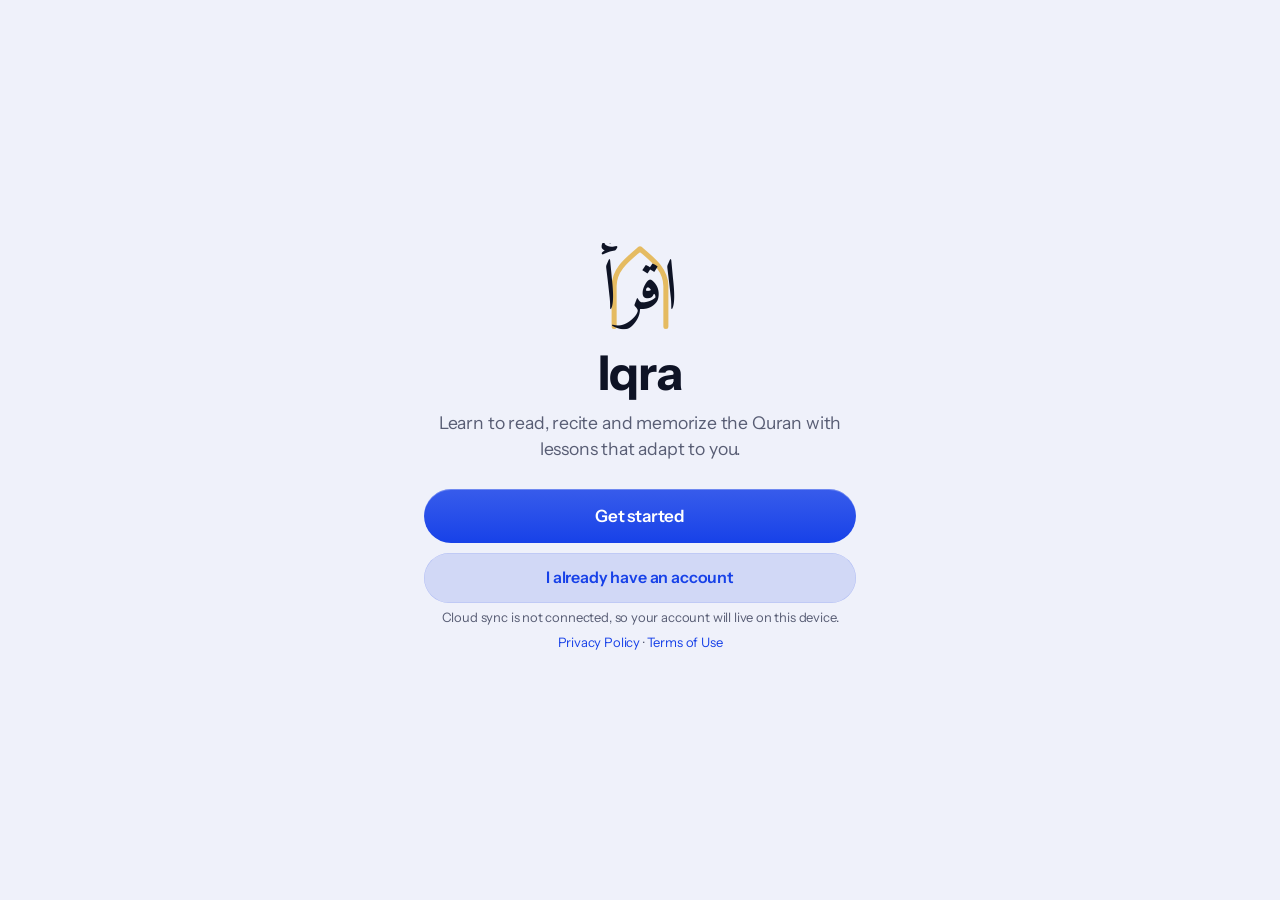
==== commit 83711cce: "v20: declutter Quran tab and ornaments, offline service worker Co-Authored-By: Claude Sonnet 5.5 <no" ====
--- a/index.html
+++ b/index.html
@@ -22,5 +22,6 @@
 <div id="app"></div>
 <noscript><p style="padding:24px;color:#fff">Iqra needs JavaScript to run.</p></noscript>
 <script type="module" src="js/app.js"></script>
+<script>if("serviceWorker"in navigator&&location.protocol!=="file:")addEventListener("load",()=>navigator.serviceWorker.register("/sw.js").catch(()=>{}))</script>
 </body>
 </html>
--- a/css/style.css
+++ b/css/style.css
@@ -252,7 +252,7 @@
 .mp-eq.on i{animation:eq 1s ease-in-out infinite}.mp-eq.on i:nth-child(2){animation-delay:.2s}.mp-eq.on i:nth-child(3){animation-delay:.4s}
 @keyframes eq{0%,100%{height:25%}50%{height:100%}}
 .mp-b{display:grid;place-items:center;width:38px;height:38px;border-radius:50%;color:var(--mute);flex:none}.mp-b:disabled{opacity:.3}.mp-b:active{background:var(--card2)}
-.mp-bar{position:absolute;left:22px;right:22px;bottom:0;height:3px;border-radius:3px;background:transparent}.mp-bar b{display:block;height:100%;width:0;background:var(--gold);border-radius:3px;transition:width .3s linear}
+
 
 /* ---------- overlays: lesson, recite, nur, games ---------- */
 .lesson,.recite,.game,.nur{position:fixed;inset:0;background:var(--bg);display:flex;flex-direction:column;opacity:0;transform:translateY(22px);transition:opacity .3s,transform .4s cubic-bezier(.2,.9,.25,1)}
@@ -825,3 +825,283 @@
 .pick{min-height:40px}.seg button{min-height:38px}.seg.sm button{min-height:36px}.seg.rdls a{min-height:38px}
 @media (max-width:350px){.lrow2 .sname,.lrow2 .ar{display:none}.hero2 .btn{padding-inline:12px;font-size:1rem}.hero2 .row-gap .btn:not(.primary){flex:0 0 auto}}
 .hero2 .btn.primary{white-space:nowrap}
+
+/* ===== v12: navy returns, iOS depth (glass, soft light, floating tab island). Overrides v11 tokens ===== */
+:root{--bg:hsl(var(--h) 46% 6%);--card:hsl(var(--h) 34% 11%);--card2:hsl(var(--h) 30% 16%);--line:rgba(255,255,255,.07);--line2:rgba(255,255,255,.14);
+  --ink:#f3f5ff;--mute:hsl(var(--h) 18% 72%);--dim:hsl(var(--h) 12% 52%);
+  --ac:hsl(var(--h) 92% 70%);--ac-ink:hsl(var(--h) 60% 8%);--ac-soft:hsl(var(--h) 85% 68% / .16);
+  --good:#4ade80;--bad:#ff6b6b;--mat:hsl(var(--h) 40% 9% / .66);--glow:hsl(var(--h) 75% 24% / .6);
+  --seg:rgba(255,255,255,.07);--seg-on:rgba(255,255,255,.15);
+  --edge:inset 0 0 0 .5px rgba(255,255,255,.075),inset 0 1px 0 rgba(255,255,255,.04);--sh-card:var(--edge),0 14px 32px -20px rgba(0,0,0,.7);
+  --hero:linear-gradient(158deg,hsl(var(--h) 52% 19%),hsl(var(--h) 38% 11%) 62%);}
+@media (prefers-color-scheme:light){:root:not([data-mode=dark]){--bg:hsl(var(--h) 55% 96%);--card:#fff;--card2:hsl(var(--h) 45% 95%);--line:hsl(var(--h) 30% 20% / .09);--line2:hsl(var(--h) 30% 20% / .16);
+  --ink:hsl(var(--h) 45% 10%);--mute:hsl(var(--h) 14% 40%);--dim:hsl(var(--h) 10% 62%);
+  --ac:hsl(var(--h) 82% 50%);--ac-ink:#fff;--ac-soft:hsl(var(--h) 85% 50% / .1);
+  --good:#1f9d3a;--bad:#d92d20;--mat:rgba(255,255,255,.7);--glow:hsl(var(--h) 90% 82% / .7);
+  --seg:hsl(var(--h) 30% 30% / .1);--seg-on:#fff;
+  --edge:inset 0 0 0 .5px hsl(var(--h) 30% 20% / .06);--sh-card:var(--edge),0 1px 2px hsl(var(--h) 40% 20% / .05),0 16px 34px -22px hsl(var(--h) 55% 28% / .4);
+  --hero:linear-gradient(158deg,#fff,hsl(var(--h) 85% 96%) 70%);}}
+:root[data-mode=light]{--bg:hsl(var(--h) 55% 96%);--card:#fff;--card2:hsl(var(--h) 45% 95%);--line:hsl(var(--h) 30% 20% / .09);--line2:hsl(var(--h) 30% 20% / .16);
+  --ink:hsl(var(--h) 45% 10%);--mute:hsl(var(--h) 14% 40%);--dim:hsl(var(--h) 10% 62%);
+  --ac:hsl(var(--h) 82% 50%);--ac-ink:#fff;--ac-soft:hsl(var(--h) 85% 50% / .1);
+  --good:#1f9d3a;--bad:#d92d20;--mat:rgba(255,255,255,.7);--glow:hsl(var(--h) 90% 82% / .7);
+  --seg:hsl(var(--h) 30% 30% / .1);--seg-on:#fff;
+  --edge:inset 0 0 0 .5px hsl(var(--h) 30% 20% / .06);--sh-card:var(--edge),0 1px 2px hsl(var(--h) 40% 20% / .05),0 16px 34px -22px hsl(var(--h) 55% 28% / .4);
+  --hero:linear-gradient(158deg,#fff,hsl(var(--h) 85% 96%) 70%);}
+:root[data-mode=dark]{--bg:hsl(var(--h) 46% 6%);--card:hsl(var(--h) 34% 11%);--card2:hsl(var(--h) 30% 16%);--line:rgba(255,255,255,.07);--line2:rgba(255,255,255,.14);
+  --ink:#f3f5ff;--mute:hsl(var(--h) 18% 72%);--dim:hsl(var(--h) 12% 52%);
+  --ac:hsl(var(--h) 92% 70%);--ac-ink:hsl(var(--h) 60% 8%);--ac-soft:hsl(var(--h) 85% 68% / .16);
+  --good:#4ade80;--bad:#ff6b6b;--mat:hsl(var(--h) 40% 9% / .66);--glow:hsl(var(--h) 75% 24% / .6);
+  --seg:rgba(255,255,255,.07);--seg-on:rgba(255,255,255,.15);
+  --edge:inset 0 0 0 .5px rgba(255,255,255,.075),inset 0 1px 0 rgba(255,255,255,.04);--sh-card:var(--edge),0 14px 32px -20px rgba(0,0,0,.7);
+  --hero:linear-gradient(158deg,hsl(var(--h) 52% 19%),hsl(var(--h) 38% 11%) 62%);}
+body::before{content:'';position:fixed;inset:0;z-index:-1;pointer-events:none;background:radial-gradient(110% 46% at 50% -6%,var(--glow),transparent 72%)}
+.card,.tile,.slist,.plist,.qa{box-shadow:var(--sh-card)}
+.card{border-radius:22px}
+/* buttons: capsules with a little light */
+.btn{border-radius:999px;background:color-mix(in srgb,var(--ac) 13%,var(--card2));color:var(--ac);box-shadow:inset 0 0 0 .5px color-mix(in srgb,var(--ac) 18%,transparent)}
+.btn.primary{background:linear-gradient(180deg,color-mix(in srgb,var(--ac) 86%,#fff),var(--ac));color:var(--ac-ink);box-shadow:inset 0 1px 0 rgba(255,255,255,.32),0 10px 24px -10px color-mix(in srgb,var(--ac) 80%,transparent)}
+.btn.big{border-radius:999px;min-height:54px}.btn.small{border-radius:999px}
+.btn.ghost{background:none;box-shadow:none}
+.btn.on{background:var(--ac);color:var(--ac-ink)}
+.btn.danger{box-shadow:0 10px 22px -10px var(--bad)}
+/* icon tiles: soft tinted glass, not solid blocks */
+.ico{background:linear-gradient(160deg,color-mix(in srgb,var(--ac) 22%,transparent),color-mix(in srgb,var(--ac) 9%,transparent));color:var(--ac);box-shadow:inset 0 0 0 .5px color-mix(in srgb,var(--ac) 28%,transparent);border-radius:11px}
+.ico.big{border-radius:15px}
+/* segmented + chips */
+.seg,.seg.rdls{background:var(--seg)}
+.seg button.on,.seg.rdls a.on{background:var(--seg-on);box-shadow:0 2px 8px rgba(0,0,0,.14),inset 0 0 0 .5px rgba(255,255,255,.14);color:var(--ink)}
+:root[data-mode=dark] .seg button.on,:root[data-mode=dark] .seg.rdls a.on{background:var(--seg-on)}
+@media (prefers-color-scheme:dark){:root:not([data-mode=light]) .seg button.on,:root:not([data-mode=light]) .seg.rdls a.on{background:var(--seg-on)}}
+.pick{background:var(--card);box-shadow:var(--edge);color:var(--ink)}
+.pick.on{background:linear-gradient(180deg,color-mix(in srgb,var(--ac) 86%,#fff),var(--ac));color:var(--ac-ink);box-shadow:0 6px 16px -8px var(--ac)}
+.chip{background:var(--card);box-shadow:var(--edge)}
+input,select,textarea{background:var(--card2);box-shadow:inset 0 0 0 .5px var(--line2)}
+.search,.view>.search,.view>label.search{background:var(--card);box-shadow:var(--edge)}
+.progress{background:var(--seg)}.progress i{background:linear-gradient(90deg,color-mix(in srgb,var(--ac) 78%,#000),var(--ac))}
+/* hero */
+.hero2{background:var(--hero);box-shadow:var(--sh-card)}
+.hero2::after{opacity:.7}
+.h2-next{border-top-color:var(--line2)}
+.a-prog{filter:drop-shadow(0 0 6px color-mix(in srgb,var(--ac) 60%,transparent))}
+/* nav: floating glass island with the liquid pill */
+.nav{width:min(520px,calc(100% - 28px));height:64px;bottom:calc(env(safe-area-inset-bottom) + 10px);padding:0 6px;border-radius:32px}
+.nav-glass{border-radius:32px;background:var(--mat);backdrop-filter:saturate(1.9) blur(26px);-webkit-backdrop-filter:saturate(1.9) blur(26px);border:0;box-shadow:inset 0 0 0 .5px rgba(255,255,255,.16),inset 0 1px 0 rgba(255,255,255,.1),0 18px 40px -12px rgba(0,0,0,.45)}
+.nav-pill{display:block;top:6px;height:52px;border-radius:26px;background:color-mix(in srgb,var(--ac) 18%,transparent);box-shadow:inset 0 0 0 .5px color-mix(in srgb,var(--ac) 30%,transparent)}
+.nav a{height:64px;gap:3px}
+.nav a .nl{font-size:10px}
+.view{padding-bottom:calc(env(safe-area-inset-bottom) + 108px)}
+.mini{bottom:calc(env(safe-area-inset-bottom) + 86px)}
+.totop{bottom:calc(env(safe-area-inset-bottom) + 92px)}body.has-mini .totop{bottom:calc(env(safe-area-inset-bottom) + 158px)}
+/* app bar, sheets */
+.appbar{background:var(--mat)}
+.sheet{background:color-mix(in srgb,var(--card) 92%,transparent);backdrop-filter:blur(30px) saturate(1.6);-webkit-backdrop-filter:blur(30px) saturate(1.6);box-shadow:inset 0 1px 0 rgba(255,255,255,.1),0 -20px 60px rgba(0,0,0,.35)}
+.toast{box-shadow:inset 0 0 0 .5px rgba(255,255,255,.12),0 14px 36px -10px rgba(0,0,0,.45)}
+.opt{box-shadow:var(--edge);background:var(--card)}
+.snum{background:var(--card2)}
+.lrow:active,.srow:active,.hrow:active,.plist>.prow:active{background:var(--card2)}
+.ab-nur::before{background:linear-gradient(160deg,color-mix(in srgb,var(--ac) 26%,transparent),color-mix(in srgb,var(--ac) 10%,transparent));box-shadow:inset 0 0 0 .5px color-mix(in srgb,var(--ac) 35%,transparent)}
+.search input,.search input:focus{background:none;box-shadow:none;outline:none}
+.card.lrow.plain,button.card.lrow.plain{background:var(--card)}
+.view.enter{animation:none}
+.view.enter>*{animation:rise .55s var(--ease) backwards}
+.view.enter>*:nth-child(2){animation-delay:.04s}.view.enter>*:nth-child(3){animation-delay:.08s}.view.enter>*:nth-child(4){animation-delay:.12s}.view.enter>*:nth-child(5){animation-delay:.16s}.view.enter>*:nth-child(n+6){animation-delay:.2s}
+a.card:active,button.card:active,.qa>*:active{transform:scale(.98)}
+.hhead .avatar{background:linear-gradient(160deg,color-mix(in srgb,var(--ac) 26%,transparent),color-mix(in srgb,var(--ac) 10%,transparent));box-shadow:inset 0 0 0 .5px color-mix(in srgb,var(--ac) 30%,transparent)}
+.hero2 .mins{background:linear-gradient(180deg,var(--ink),color-mix(in srgb,var(--ink) 70%,transparent));-webkit-background-clip:text;background-clip:text;-webkit-text-fill-color:transparent}
+.hero2 .mins span{-webkit-text-fill-color:var(--mute)}
+input[type=range]{background:none!important;box-shadow:none!important}input[type=checkbox],input[type=radio]{box-shadow:none}
+/* ===== v13: contained nav pill, calmer Home ===== */
+.nav{padding:0 6px}
+.nav-track{position:absolute;inset:0;border-radius:32px;overflow:hidden;pointer-events:none;z-index:1}
+.nav-pill{position:absolute;left:0;top:6px;height:52px;display:block;border-radius:26px;will-change:transform;transform-origin:50% 50%;background:color-mix(in srgb,var(--ac) 17%,transparent);box-shadow:inset 0 0 0 .5px color-mix(in srgb,var(--ac) 30%,transparent),inset 0 1px 0 rgba(255,255,255,.1)}
+.nav.press .nav-pill{background:color-mix(in srgb,var(--ac) 24%,transparent)}
+.nav a{z-index:2}.nav a.on .ni{transform:none}.nav.press a.on:not(.hot),.nav.press a.on:not(.hot) .ni{color:var(--dim)}
+.btn.wide{width:100%}
+.hero2{padding:18px 18px 16px}
+.h2-top{padding-bottom:12px}
+.h2-next{padding:14px 0 16px}
+.hero2 .mins{font-size:3rem}
+.hero2 .arch{width:96px}
+.h2-top{grid-template-columns:minmax(0,1fr) 96px}
+.view>.grp{margin:22px 16px 0}
+.view>.grp+*{margin-top:8px}
+.card.rl-list .tasks{padding:0;border-radius:0;background:none;box-shadow:none}
+.card.rl-list .tasks summary{list-style:none;padding:10px 16px;min-height:60px;display:flex;align-items:center;gap:12px;cursor:pointer;border-top:.5px solid var(--line);border-radius:0 0 var(--r-card) var(--r-card)}
+.card.rl-list .tasks summary::-webkit-details-marker{display:none}
+.card.rl-list .tasks summary b{font-weight:500;display:block}.card.rl-list .tasks summary small{display:block}
+.card.rl-list .tasks[open] summary>.ic:last-child{transform:rotate(180deg)}
+.tasks-b{padding:2px 16px 14px;border-top:.5px solid var(--line)}
+.tasks-b .quest{padding:10px 0}
+.qa{padding:2px 0}
+.qa>*{min-height:80px;padding:14px 4px 12px}
+.qa .ico{background:none;box-shadow:none;width:30px;height:30px}
+.qa .ico .ic{width:26px;height:26px}
+.daily{padding:16px}
+.daily .row-gap{margin-top:10px}
+/* ===== v14: motion everywhere, no colored glows ===== */
+@keyframes grow{from{transform:scaleX(0)}}
+@keyframes drift{to{background-position:112px 56px}}
+@keyframes thumb{from{transform:scale(.9);opacity:.5}}
+@keyframes bounce{0%{transform:scale(.8)}55%{transform:scale(1.12)}100%{transform:none}}
+@keyframes sweep{from{clip-path:inset(0 100% 0 0)}to{clip-path:inset(0 0 0 0)}}
+/* remove glows */
+.btn.primary{box-shadow:inset 0 1px 0 rgba(255,255,255,.28)}
+.btn.danger{box-shadow:none}
+.pick.on{box-shadow:none}
+.a-prog{filter:none}
+body::before{opacity:.5}
+/* page-level: rows cascade in */
+.view.enter :is(.lrow,.hrow,.srow,.prow,.mrow,.lrow2,.qa>*,.st,.badge,.cell,.post,.shopi,.stat){animation:rise .5s var(--ease) backwards;animation-delay:calc(.1s + var(--i,0) * 26ms)}
+.view.enter .progress i{transform-origin:left center;animation:grow .9s var(--ease) both;animation-delay:.2s}
+.view.enter .hero2 .arch{animation:fade .8s ease both .1s}
+.view.enter .daily-ar,.view.enter .h2-ar{animation:fade .9s ease both .3s}
+.hero2::after{animation:drift 80s linear infinite}
+/* controls feel alive */
+.seg button.on,.seg.rdls a.on{animation:thumb .28s var(--ease)}
+.pick.on{animation:thumb .25s var(--ease)}
+.nav a.on .ni{animation:bounce .45s var(--ease)}
+.btn,.icon-btn,.pick,.seg button,.chip,.lrow,.hrow,.srow,.prow,.qa>*,.opt,.card{transition:transform .25s var(--ease),background .25s,opacity .25s,box-shadow .25s,color .25s}
+.hrow:active,.lrow:active,.srow:active,.prow:active{transform:scale(.99)}
+.opt:active:not(:disabled){transform:scale(.97)}
+.toast{transition:transform .5s cubic-bezier(.3,1.4,.5,1),opacity .3s}
+.sheet{transition:transform .5s cubic-bezier(.32,1.08,.5,1)}
+.sheet-wrap.out .sheet{transition-duration:.28s}
+.switch-row input[type=checkbox]{transition:background .25s}
+details>summary .ic:last-child{transition:transform .3s var(--ease)}
+details[open]>.tasks-b,details[open]>:not(summary){animation:fade .35s ease both}
+.ayah{transition:background .3s,transform .3s var(--ease)}
+.ayah.playing{animation:thumb .35s var(--ease)}
+.card[data-act]:active,a.card:active{transform:scale(.985)}
+.streak-t{animation:fade .6s ease both .3s}
+@media (prefers-reduced-motion:reduce){.hero2::after{animation:none}}
+/* v15: icon-only tab bar */
+.nav{height:60px}.nav a{height:60px}.nav-pill{height:48px;top:6px;border-radius:24px}
+.nav a .nl{position:absolute}
+.nav a .ni .ic{width:28px;height:28px}
+.nav a.dot .ni::after{top:-3px;right:-5px}
+.view{padding-bottom:calc(env(safe-area-inset-bottom) + 100px)}
+.mini{bottom:calc(env(safe-area-inset-bottom) + 82px)}
+/* v16: tab bar shrinks while scrolling down, springs back at rest */
+.nav{transform:translateX(-50%) scale(var(--s,1));transform-origin:50% 100%;transition:transform .55s cubic-bezier(.3,1.35,.5,1),opacity .3s}
+.nav.shrunk{--s:.8;transform:translateX(-50%) translateY(2px) scale(.8);opacity:.92;transition:transform .35s cubic-bezier(.3,.9,.4,1),opacity .3s}
+/* ===== v17: draggable sliders ===== */
+.sl{position:relative;display:block;height:40px;margin:4px 0;cursor:pointer;touch-action:pan-y;-webkit-user-select:none;user-select:none;outline:none}
+.sl-t{position:absolute;left:14px;right:14px;top:50%;height:6px;margin-top:-3px;border-radius:9px;background:var(--seg)}
+.sl-f{display:block;height:100%;width:calc(var(--p,0) * 100%);border-radius:inherit;background:linear-gradient(90deg,color-mix(in srgb,var(--ac) 78%,#000),var(--ac))}
+.sl-h{position:absolute;top:50%;left:calc(14px + (100% - 28px) * var(--p,0));width:28px;height:28px;margin:-14px 0 0 -14px;border-radius:50%;background:#fff;box-shadow:0 2px 8px rgba(0,0,0,.28),inset 0 0 0 .5px rgba(0,0,0,.08);transition:transform .25s cubic-bezier(.3,1.5,.5,1)}
+.sl.drag .sl-h{transform:scale(1.18)}
+.sl:focus-visible .sl-h{box-shadow:0 0 0 3px var(--ac),0 2px 8px rgba(0,0,0,.28)}
+.mp-bar.sl{position:absolute;left:12px;right:12px;bottom:-8px;top:auto;height:24px;margin:0;border-radius:0;background:transparent}
+.mp-bar.sl .sl-t{left:10px;right:10px;height:3px;margin-top:-1px;background:var(--line2)}
+.mp-bar.sl .sl-f{background:var(--gold);transition:none}
+.mp-bar.sl .sl-h{width:14px;height:14px;margin:-7px 0 0 -7px;left:calc(10px + (100% - 20px) * var(--p,0));opacity:0;transition:opacity .2s,transform .2s}
+.mp-bar.sl.drag .sl-h,.mp-bar.sl:focus-visible .sl-h{opacity:1}
+.mp-bar b{width:calc(var(--p,0) * 100%)}
+/* ===== v17: Prayer redesign ===== */
+.p-hero{border-radius:28px;padding:16px 20px 20px;min-height:0;margin-bottom:0;box-shadow:none;display:block}
+.p-hero::after{content:'';position:absolute;inset:0;z-index:1;pointer-events:none;background:linear-gradient(180deg,rgba(0,0,0,.18),transparent 38%,rgba(0,0,0,.22))}
+.p-hero .p-in{z-index:3;gap:0}
+.p-top{margin-bottom:22px}
+.p-loc{display:inline-flex;align-items:center;gap:6px;font-size:.85rem;font-weight:600;padding:6px 12px 6px 10px;border-radius:999px;background:rgba(255,255,255,.14);backdrop-filter:blur(10px);-webkit-backdrop-filter:blur(10px);max-width:70%}
+.p-loc span{overflow:hidden;text-overflow:ellipsis;white-space:nowrap}
+.p-gear{margin:-6px -8px 0 0;width:40px;height:40px;background:rgba(255,255,255,.14)}
+.p-lab{display:block;font-size:.78rem;font-weight:600;letter-spacing:.08em;text-transform:uppercase;opacity:.8;margin-bottom:2px}
+.p-name{font-size:2.4rem;font-weight:700;letter-spacing:-.04em;line-height:1.05;display:flex;align-items:baseline;gap:12px;color:#fff}
+.p-ar{font-size:1.5rem;font-weight:400;opacity:.8;line-height:1.4}
+.p-count{font-size:1.2rem;font-weight:500;letter-spacing:-.01em;opacity:.92;margin-top:8px;font-variant-numeric:tabular-nums}
+.p-count::before{content:'in ';opacity:.7}
+.p-sub{opacity:.75;font-weight:500;font-size:.9rem;margin-top:2px}
+.p-arc{bottom:0;opacity:.9}
+.p-hero{padding-bottom:84px}
+.p-prog{position:absolute;left:20px;right:20px;bottom:18px;display:flex;align-items:center;gap:12px;z-index:3}
+.p-in{position:static!important}
+.p-prog small{font-weight:600;font-size:.82rem;opacity:.92;white-space:nowrap}
+.p-segs{display:flex;gap:5px;flex:1;max-width:120px}
+.p-segs i{height:5px;flex:1;border-radius:9px;background:rgba(255,255,255,.28);transition:background .4s}
+.p-segs i.on{background:#fff}
+/* list */
+.p-list{padding:4px 0;margin-top:12px}
+.p-row{display:grid;grid-template-columns:44px minmax(0,1fr) auto 40px;align-items:center;column-gap:10px;min-height:68px;padding:6px 8px 6px 14px;border-bottom:.5px solid var(--line);position:relative;transition:background .3s}
+.p-row:last-child{border-bottom:0}
+.p-row.sun{min-height:52px;opacity:.75}
+.p-row.sun .p-n b{font-weight:500}
+.p-row.cur,.p-row.next{background:color-mix(in srgb,var(--ac) 8%,transparent)}
+.p-n b{font-size:1.0625rem;font-weight:600;display:flex;align-items:center;gap:8px}
+.p-n small{font-size:.8rem}
+.p-n em{font-style:normal;font-size:.68rem;font-weight:700;letter-spacing:.04em;text-transform:uppercase;padding:2px 7px;border-radius:99px;background:var(--ac-soft);color:var(--ac)}
+.p-row.next .p-n b,.p-row.cur .p-n b{color:var(--ink)}
+.p-time{font-variant-numeric:tabular-nums;font-weight:600;font-size:1rem;white-space:nowrap}
+.p-row.later .p-n,.p-row.later .p-time{opacity:.55}
+.p-row .chk{width:34px;height:34px;margin-inline:5px;border:1.5px solid var(--line2);background:none}
+.p-row .chk.on{background:var(--good);border-color:var(--good);color:#fff}
+.p-row .chk.ghost{border:0;color:var(--dim)}
+.p-row .bell{width:40px;height:40px;color:var(--dim)}.p-row .bell.on{color:var(--ac)}
+.sig.mini{width:44px;height:18px;color:var(--mute);opacity:.8}
+.p-week{margin-top:12px}
+.wk-row{margin-top:14px;gap:4px}
+.wk-b{width:34px;height:34px}
+.wk-d{font-size:.72rem}
+.p-note{margin:14px 0 4px}
+.p-hero{padding-bottom:112px}
+.p-arc{bottom:36px}
+.p-n b{white-space:nowrap}.p-n em{flex:none}
+.p-n{min-width:0}.p-n small{overflow:hidden;text-overflow:ellipsis;white-space:nowrap}
+@media (max-width:350px){.p-n em{display:none}.p-name{font-size:2rem}}
+
+/* ===== v18: Quranic ornament, Quran tab, app icons ===== */
+:root{--tile:url("data:image/svg+xml,%3Csvg xmlns='http://www.w3.org/2000/svg' viewBox='0 0 48 48'%3E%3Cg fill='none' stroke='%23000' stroke-width='1'%3E%3Crect x='11' y='11' width='26' height='26'/%3E%3Crect x='11' y='11' width='26' height='26' transform='rotate(45 24 24)'/%3E%3Ccircle cx='24' cy='24' r='3.5'/%3E%3C/g%3E%3Cg fill='%23000'%3E%3Ccircle cx='0' cy='0' r='2'/%3E%3Ccircle cx='48' cy='0' r='2'/%3E%3Ccircle cx='0' cy='48' r='2'/%3E%3Ccircle cx='48' cy='48' r='2'/%3E%3C/g%3E%3C/svg%3E")}
+body::before{content:"";position:fixed;left:0;right:0;top:0;height:380px;z-index:-1;pointer-events:none;background:var(--gold);opacity:.09;-webkit-mask:var(--tile) 0 0/48px 48px,linear-gradient(#000,transparent);-webkit-mask-composite:source-in;mask:var(--tile) 0 0/48px 48px,linear-gradient(#000,transparent);mask-composite:intersect}
+.hero2,.qhero,.surah-head,.card.up{position:relative;overflow:hidden;isolation:isolate}
+.hero2::before,.qhero::before,.surah-head::before,.card.up::before{content:"";position:absolute;right:-30px;top:-30px;width:210px;height:210px;z-index:-1;background:var(--gold);opacity:.14;-webkit-mask:var(--tile) 0 0/42px 42px,radial-gradient(circle at 70% 30%,#000,transparent 70%);-webkit-mask-composite:source-in;mask:var(--tile) 0 0/42px 42px,radial-gradient(circle at 70% 30%,#000,transparent 70%);mask-composite:intersect;pointer-events:none}
+.ar-sub{display:block;font-family:'Amiri Quran',serif;font-size:1.45rem;line-height:1.6;color:var(--gold);margin-top:2px;letter-spacing:0}
+.top{flex-wrap:wrap}.top .ar-sub{flex-basis:100%;order:3}
+.sec::before{content:"۞";color:var(--gold);margin-inline-end:8px;font-family:'Amiri Quran',serif}
+/* medallion numbers: an eight-point star, like the verse markers in a mushaf */
+.snum,.ayah-top .num{position:relative;display:grid;place-items:center;border-radius:0;background:transparent!important;border:0;width:42px;height:42px;min-width:42px;padding:0;z-index:0;color:var(--gold)!important}
+.snum::before,.snum::after,.ayah-top .num::before,.ayah-top .num::after{content:"";position:absolute;inset:7px;border-radius:5px;z-index:-1;background:var(--gold-soft);border:1.5px solid color-mix(in srgb,var(--gold) 55%,transparent)}
+.snum::after,.ayah-top .num::after{transform:rotate(45deg)}
+.srow.learning .snum{color:var(--ac)!important}.srow.learned .snum,.ayah.learned .num{color:var(--good)!important}.srow.mastered .snum{color:var(--gold)!important}
+.srow.learned .snum::before,.srow.learned .snum::after,.ayah.learned .num::before,.ayah.learned .num::after{background:color-mix(in srgb,var(--good) 16%,transparent);border-color:color-mix(in srgb,var(--good) 55%,transparent)}
+.ayah-top .num{width:38px;height:38px;min-width:38px;font-size:.78rem}.ayah-top .num::before,.ayah-top .num::after{inset:6px}
+.sname{font-family:'Amiri Quran',serif;font-size:1.35rem;color:var(--ink)}
+.bismillah{position:relative;font-size:1.9rem;margin:22px 0 8px}
+.bismillah::before,.bismillah::after{content:"";display:block;height:1px;margin:6px auto;width:72%;background:linear-gradient(90deg,transparent,var(--gold),transparent);opacity:.7}
+.surah-head .big-name{font-family:'Amiri Quran',serif;color:var(--gold)}
+.banner.soft{display:flex;gap:10px;align-items:flex-start;text-align:left;font-size:.9rem;line-height:1.4;margin-bottom:12px}.banner.soft .ic{flex:none;margin-top:2px}
+/* Quran tab */
+.qhero{padding:18px}.qhero .qh-t{display:flex;justify-content:space-between;align-items:flex-start;gap:10px;margin-bottom:14px}
+.qhero h2{font-size:1.9rem;letter-spacing:-.03em;line-height:1.1}.qhero h2 span{font-size:.95rem;font-weight:500;color:var(--mute);letter-spacing:0}
+.qh-ar{font-size:3.2rem;line-height:1;color:var(--gold)}
+.qcont{margin-top:10px;gap:12px}.qcont .grow b{display:block}
+.qtools{display:grid;grid-template-columns:1fr 1fr;gap:10px;margin:10px 0}
+.qtool{display:flex;gap:10px;align-items:center;text-align:left;padding:12px;margin:0}.qtool>span{display:flex;flex-direction:column;min-width:0}.qtool b{font-size:.92rem}.qtool small{font-size:.74rem;line-height:1.25}.qtool .ic{color:var(--gold);flex:none}
+.qsort{margin-bottom:10px}.qsort button{font-size:.8rem}
+.advt{display:inline-block;margin-top:5px;padding:2px 8px;border-radius:99px;font-size:.68rem;font-weight:600;color:var(--gold);background:var(--gold-soft)}
+.srow.adv .sinfo>b{opacity:.85}
+/* app icon picker */
+.icongrid{display:grid;grid-template-columns:repeat(4,1fr);gap:14px 10px;margin-top:14px}
+.icopick{display:flex;flex-direction:column;align-items:center;gap:7px;background:none;border:0;padding:4px;color:var(--ink);font-size:.72rem;transition:transform .18s var(--ease)}
+.icopick:active{transform:scale(.93)}
+.apic{display:block;width:100%;aspect-ratio:1;border-radius:22%;overflow:hidden;box-shadow:0 0 0 1px var(--line);transition:box-shadow .2s}.apic svg{display:block;width:100%;height:100%}
+.icopick.eq .apic{box-shadow:0 0 0 3px var(--bg),0 0 0 5px var(--ac)}
+.icopick b{font-weight:600}
+.qhero .qh-t>div:first-child{flex:1;min-width:0}.qh-ar{flex:none;font-family:'Amiri Quran',serif;font-size:2.1rem;line-height:1.2;color:var(--gold);font-size:2.4rem}
+.top .ar-sub{margin-top:-2px;margin-bottom:6px}
+
+/* ===== v19b: calmer, more compact ===== */
+body::before{display:none}
+.card.up::before,.qhero::before{display:none}
+.sec::before{display:none}
+.top{flex-wrap:nowrap;justify-content:space-between;align-items:center;gap:10px}
+.top .ar-sub{flex-basis:auto;order:0;margin:0;font-size:1.25rem;line-height:1.2;opacity:.9}
+.top .chip{order:2}
+.top h1{margin-right:auto}
+.snum,.ayah-top .num{width:36px;height:36px;min-width:36px}.snum::before,.snum::after{inset:6px}
+.ayah-top .num{width:32px;height:32px;min-width:32px;font-size:.74rem}.ayah-top .num::before,.ayah-top .num::after{inset:5px}
+.qcont{margin:2px 0 8px;padding:10px 14px;gap:10px}
+.qsearch{display:flex;gap:8px;align-items:center}.qsearch .search{flex:1;margin:0}.qsearch .icon-btn{flex:none;color:var(--gold)}
+.slist .srow{padding-block:9px}.srow .sinfo small{font-size:.76rem}
+.advt{margin:0;padding:0;background:none;font-size:inherit;font-weight:600}
+.bismillah{margin:14px 0 4px;font-size:1.7rem}.bismillah::after{display:none}
+.icongrid{gap:10px 8px}
